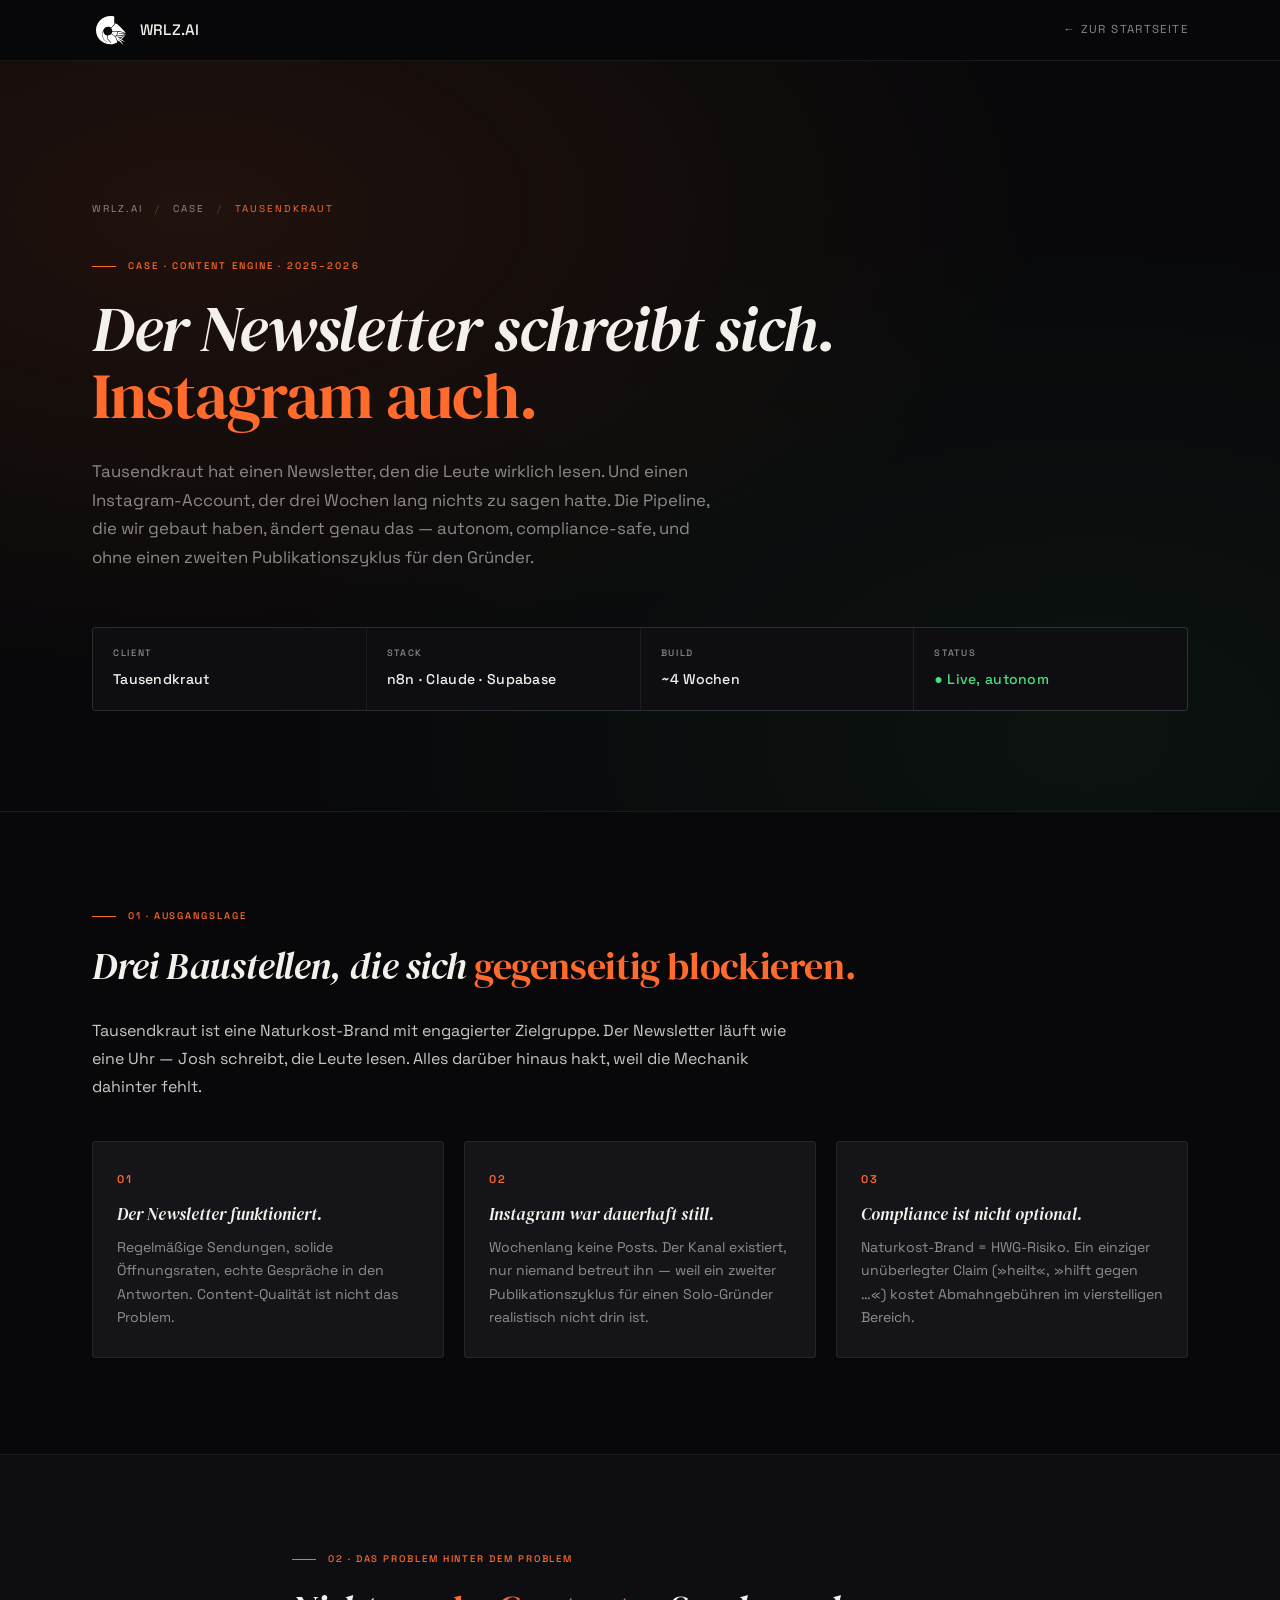
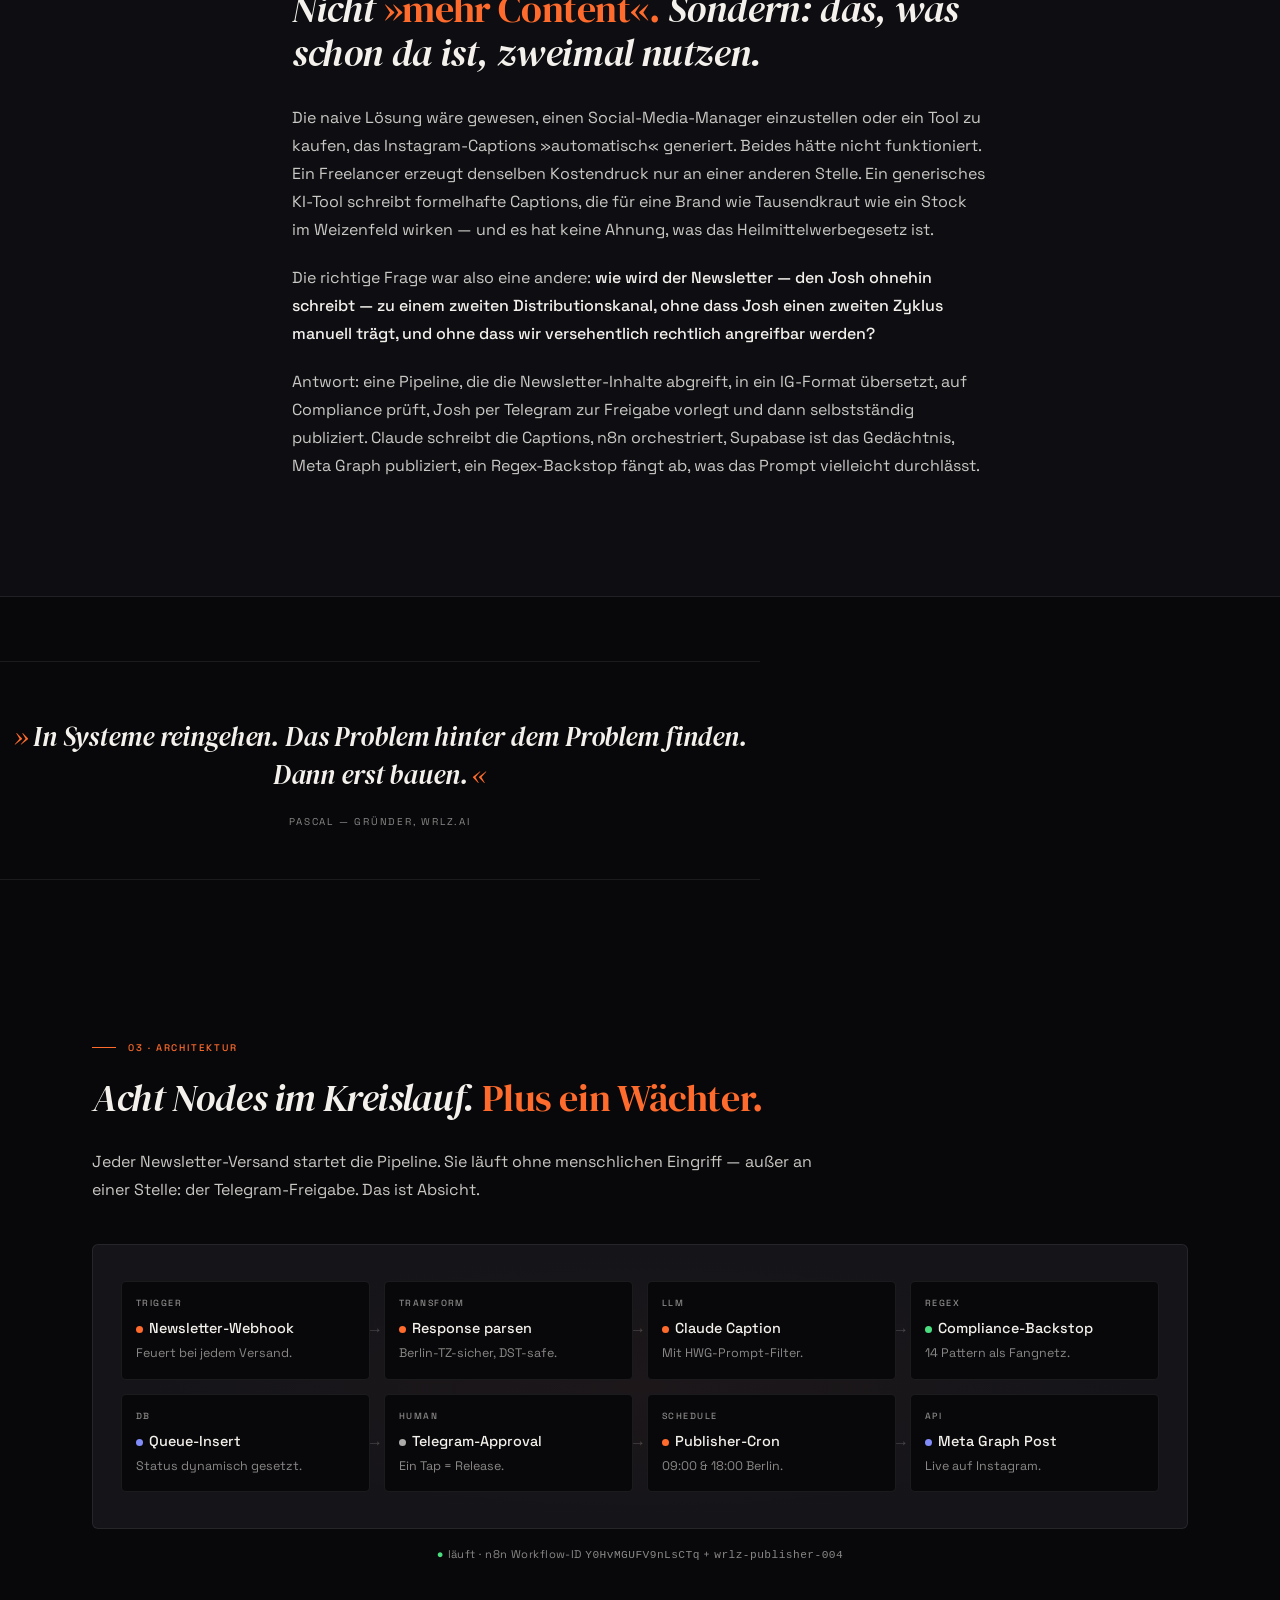
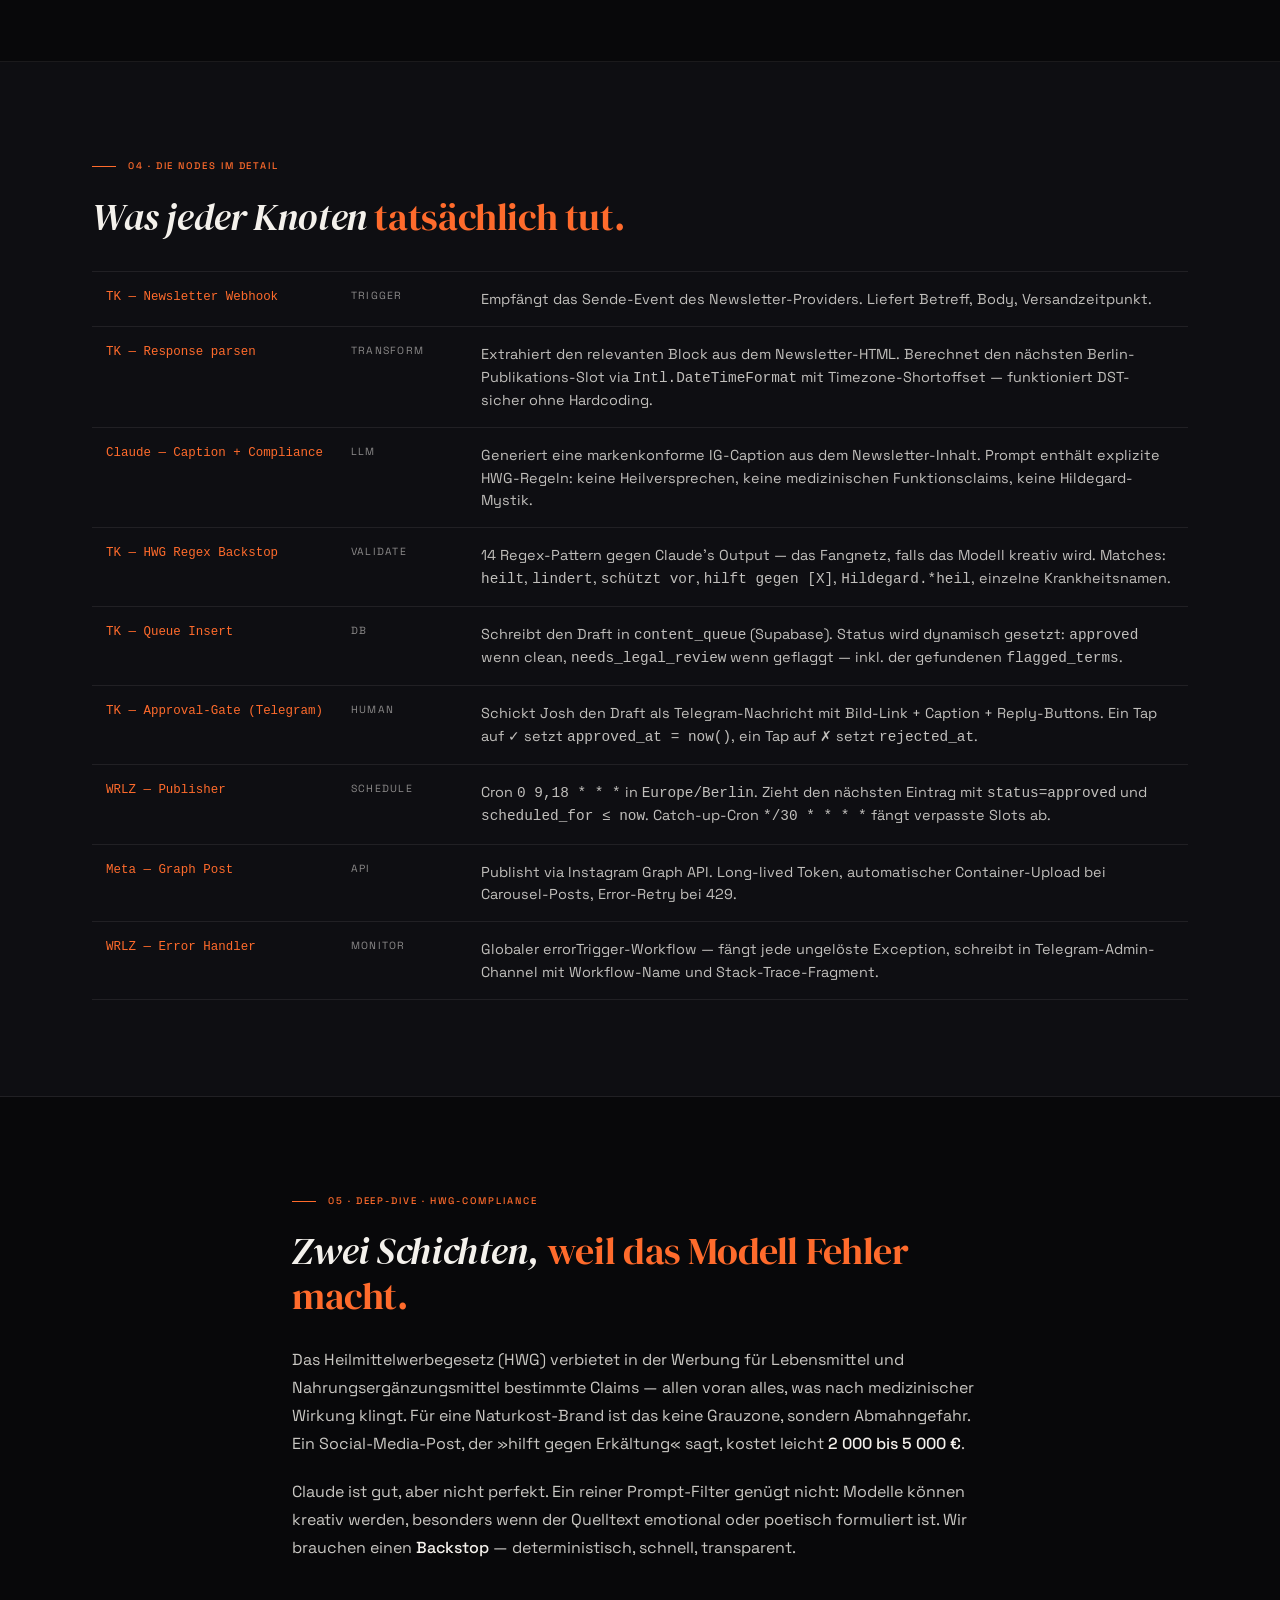
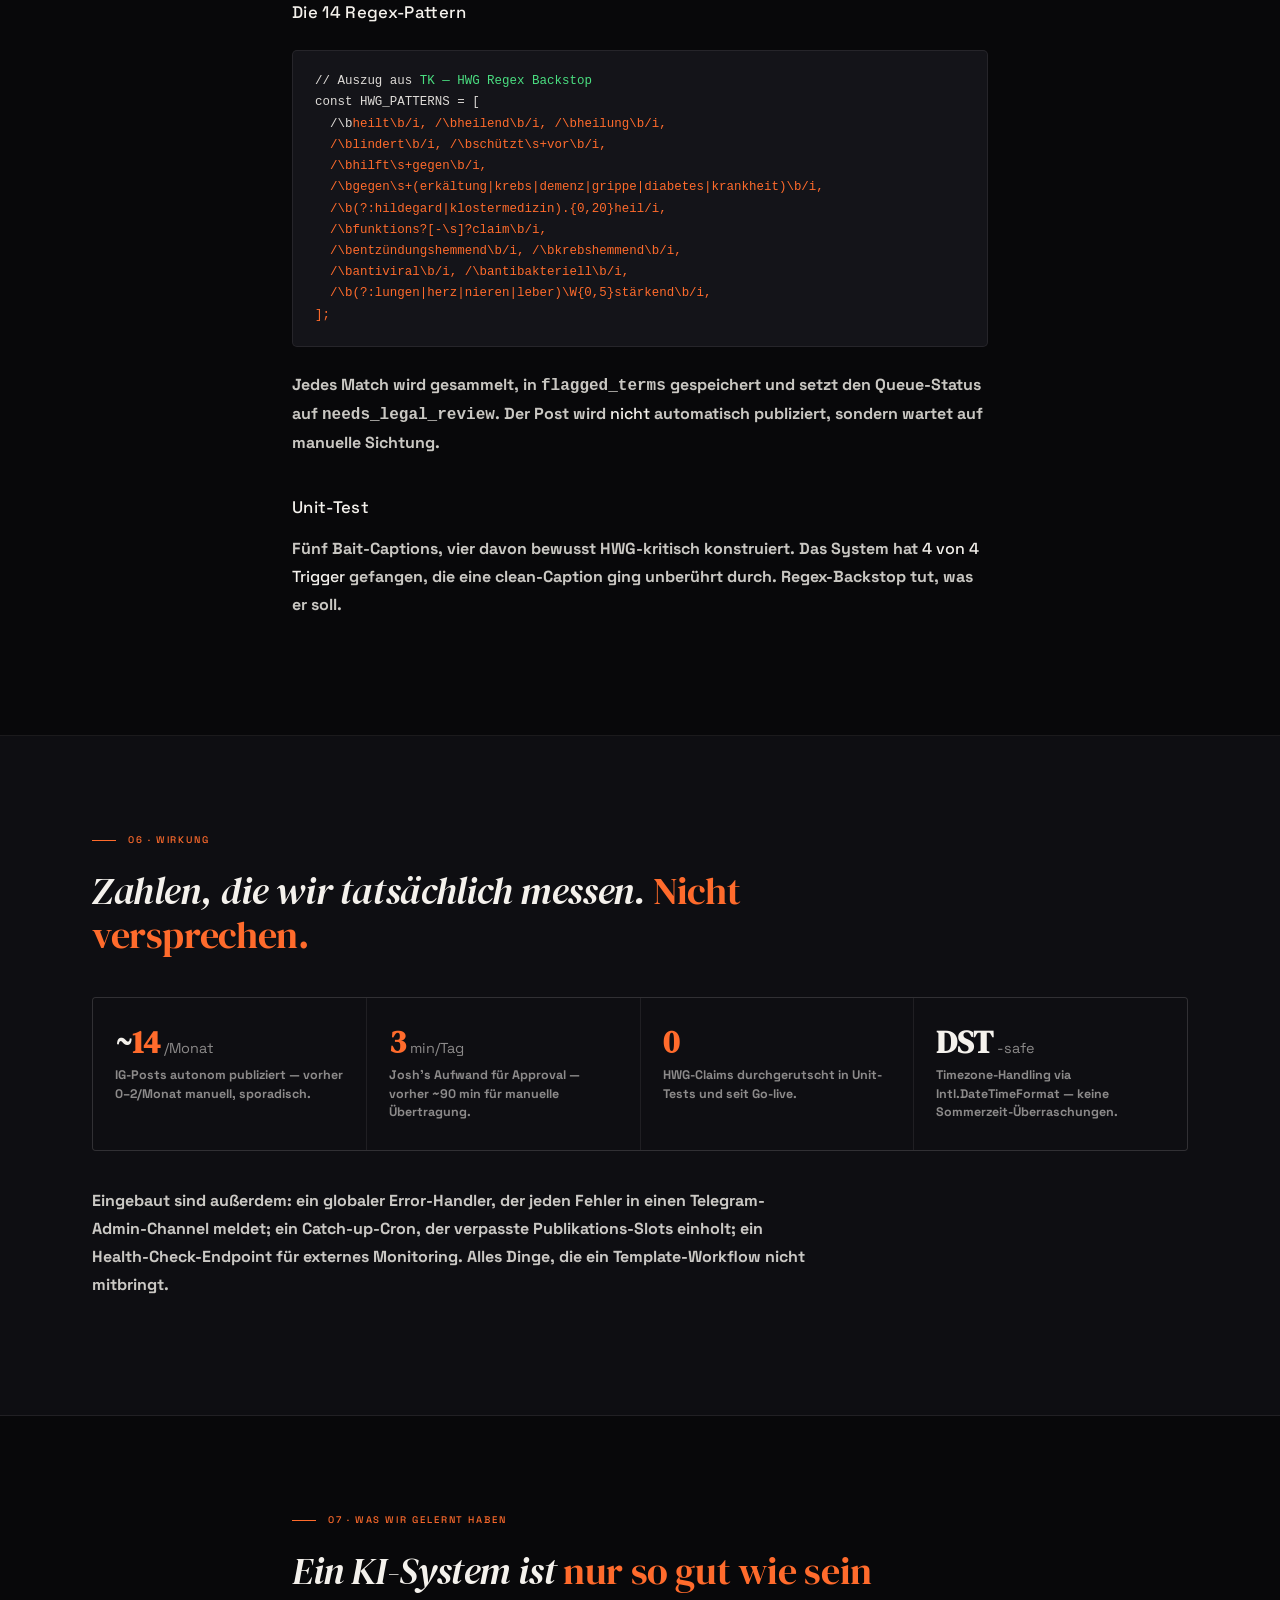
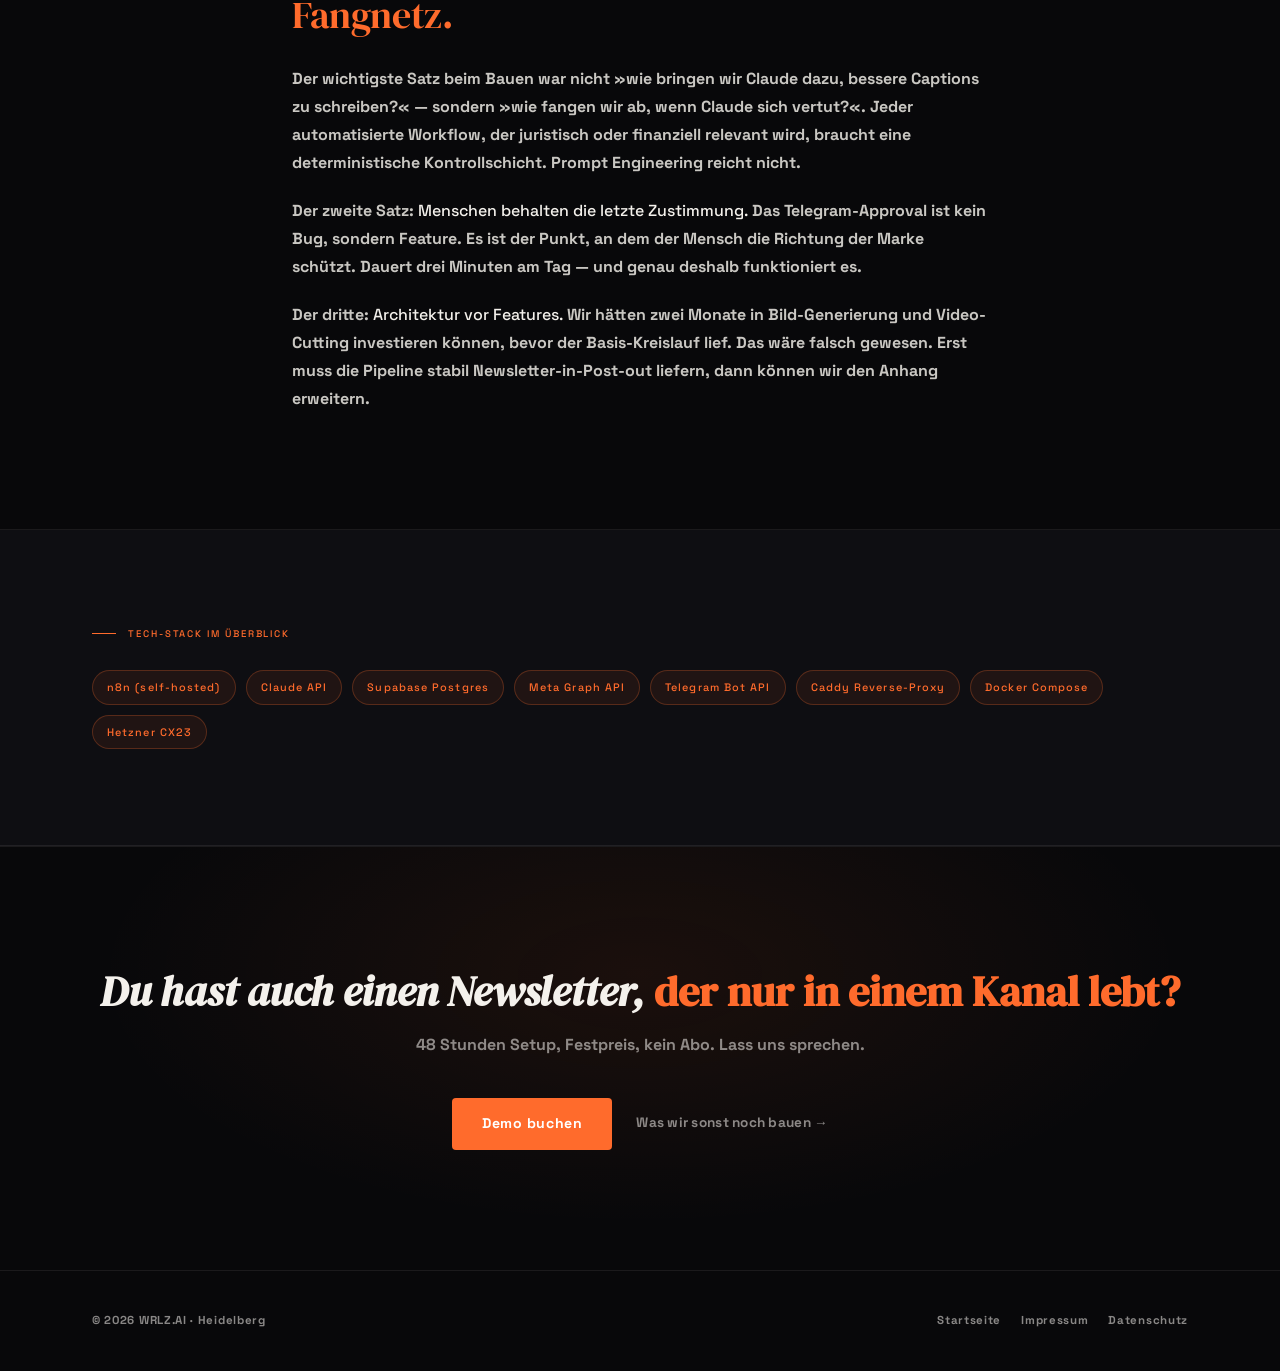
==== case/tausendkraut/index.html @ d5158624 "feat: Live-Graph relocation, /case/tausendkraut/, self-hosted fonts, SEO upgrades - Hero: Nautiloid " ====
<!doctype html>
<html lang="de">
<head>
<meta charset="utf-8">
<meta name="viewport" content="width=device-width,initial-scale=1">
<title>Tausendkraut — Content Engine · WRLZ.AI</title>
<meta name="description" content="Wie wir den Newsletter von Tausendkraut in eine autonome Instagram-Pipeline verwandelt haben. Mit Claude, n8n, Supabase und einer HWG-Compliance-Engine, die keine Heilversprechen durchrutschen lässt.">
<meta name="robots" content="index,follow">
<link rel="canonical" href="https://wrlz.ai/case/tausendkraut/">
<link rel="icon" href="../../favicon.png">

<!-- Open Graph -->
<meta property="og:title" content="Tausendkraut — Content Engine · WRLZ.AI">
<meta property="og:description" content="Newsletter → Instagram, autonom. Mit Claude + HWG-Backstop. Case-Study.">
<meta property="og:image" content="https://wrlz.ai/og.png">
<meta property="og:url" content="https://wrlz.ai/case/tausendkraut/">
<meta property="og:type" content="article">
<meta name="twitter:card" content="summary_large_image">

<!-- Structured Data -->
<script type="application/ld+json">
{
  "@context": "https://schema.org",
  "@graph": [
    {
      "@type": "BreadcrumbList",
      "itemListElement": [
        { "@type": "ListItem", "position": 1, "name": "Home", "item": "https://wrlz.ai/" },
        { "@type": "ListItem", "position": 2, "name": "Cases", "item": "https://wrlz.ai/#cases" },
        { "@type": "ListItem", "position": 3, "name": "Tausendkraut" }
      ]
    },
    {
      "@type": "Article",
      "headline": "Tausendkraut — Content Engine",
      "description": "Newsletter-to-Instagram Pipeline mit Claude, n8n und HWG-Compliance-Guard. Acht Nodes, ein Wächter, 0 manueller Aufwand.",
      "inLanguage": "de-DE",
      "datePublished": "2026-04-17",
      "dateModified": "2026-04-17",
      "image": "https://wrlz.ai/og.png",
      "author": { "@type": "Person", "name": "Pascal Jäger", "url": "https://wrlz.ai/" },
      "publisher": {
        "@type": "Organization",
        "name": "WRLZ.AI",
        "logo": { "@type": "ImageObject", "url": "https://wrlz.ai/wrlz_logo.svg" }
      },
      "mainEntityOfPage": "https://wrlz.ai/case/tausendkraut/",
      "about": {
        "@type": "Service",
        "name": "Content-Automation Pipeline",
        "provider": { "@type": "Organization", "name": "WRLZ.AI", "url": "https://wrlz.ai" },
        "areaServed": "DACH"
      }
    }
  ]
}
</script>

<!-- Self-hosted fonts (paths relative to /case/tausendkraut/) -->
<link rel="preload" href="../../fonts/dm-serif-regular-latin.woff2" as="font" type="font/woff2" crossorigin>
<link rel="preload" href="../../fonts/dm-serif-italic-latin.woff2"  as="font" type="font/woff2" crossorigin>
<link rel="preload" href="../../fonts/space-grotesk-latin.woff2"    as="font" type="font/woff2" crossorigin>

<style>
  @font-face {
    font-family: 'DM Serif Display'; font-style: normal; font-weight: 400; font-display: swap;
    src: url('../../fonts/dm-serif-regular-latin.woff2') format('woff2');
    unicode-range: U+0000-00FF, U+0131, U+0152-0153, U+02BB-02BC, U+02C6, U+02DA, U+02DC, U+0304, U+0308, U+0329, U+2000-206F, U+20AC, U+2122, U+2191, U+2193, U+2212, U+2215, U+FEFF, U+FFFD;
  }
  @font-face {
    font-family: 'DM Serif Display'; font-style: italic; font-weight: 400; font-display: swap;
    src: url('../../fonts/dm-serif-italic-latin.woff2') format('woff2');
    unicode-range: U+0000-00FF, U+0131, U+0152-0153, U+02BB-02BC, U+02C6, U+02DA, U+02DC, U+0304, U+0308, U+0329, U+2000-206F, U+20AC, U+2122, U+2191, U+2193, U+2212, U+2215, U+FEFF, U+FFFD;
  }
  @font-face {
    font-family: 'Space Grotesk'; font-style: normal; font-weight: 300 700; font-display: swap;
    src: url('../../fonts/space-grotesk-latin.woff2') format('woff2');
    unicode-range: U+0000-00FF, U+0131, U+0152-0153, U+02BB-02BC, U+02C6, U+02DA, U+02DC, U+0304, U+0308, U+0329, U+2000-206F, U+20AC, U+2122, U+2191, U+2193, U+2212, U+2215, U+FEFF, U+FFFD;
  }

  :root {
    --bg:      #08080A;
    --bg2:     #0E0E12;
    --bg3:     #141419;
    --text:    #F4F1EC;
    --muted:   rgba(244,241,236,0.55);
    --faint:   rgba(244,241,236,0.22);
    --border:  rgba(244,241,236,0.08);
    --accent:  #FF6B2C;
    --accent-d:#E85A1C;
    --green:   #4ADE80;
    --violet:  #818cf8;
    --fs:      'DM Serif Display', serif;
    --fh:      'Space Grotesk', sans-serif;
    --fb:      'Space Grotesk', sans-serif;
    --code:    ui-monospace, SFMono-Regular, Menlo, Consolas, monospace;
  }

  *, *::before, *::after { box-sizing: border-box; }
  html { scroll-behavior: smooth; }
  body {
    margin: 0; padding: 0;
    background: var(--bg); color: var(--text);
    font-family: var(--fb);
    font-size: 16px; line-height: 1.7;
    -webkit-font-smoothing: antialiased;
    text-rendering: optimizeLegibility;
  }
  img { max-width: 100%; display: block; }
  a { color: inherit; }
  a:hover { color: var(--accent); }

  .container { max-width: 1160px; margin: 0 auto; padding: 0 32px; }
  .narrow    { max-width: 760px; margin: 0 auto; padding: 0 32px; }

  @media (max-width: 640px) {
    .container, .narrow { padding: 0 20px; }
  }

  /* ── NAV ── */
  nav.top {
    position: sticky; top: 0; z-index: 50;
    background: rgba(8,8,10,0.82);
    backdrop-filter: blur(10px);
    -webkit-backdrop-filter: blur(10px);
    border-bottom: 1px solid var(--border);
  }
  nav.top .row {
    display: flex; justify-content: space-between; align-items: center;
    height: 60px;
  }
  nav.top a.brand {
    display: inline-flex; align-items: center; gap: 10px;
    text-decoration: none;
    font-family: var(--fh); font-weight: 500;
    font-size: 0.95rem; letter-spacing: 0.02em;
  }
  nav.top a.brand img { height: 30px; display: block; }
  nav.top .back {
    font-family: var(--fh);
    font-size: 0.72rem; letter-spacing: 0.12em; text-transform: uppercase;
    color: var(--muted); text-decoration: none;
    display: inline-flex; align-items: center; gap: 8px;
  }
  nav.top .back:hover { color: var(--accent); }

  /* ── HERO ── */
  .hero-case {
    padding: 140px 0 100px;
    border-bottom: 1px solid var(--border);
    position: relative;
    overflow: hidden;
  }
  .hero-case::before {
    content: '';
    position: absolute;
    inset: 0;
    pointer-events: none;
    background:
      radial-gradient(ellipse at 15% 20%, rgba(255,107,44,0.10), transparent 55%),
      radial-gradient(ellipse at 85% 90%, rgba(74,222,128,0.05), transparent 55%);
    z-index: 0;
  }
  .hero-case .container { position: relative; z-index: 1; }

  .crumb {
    font-family: var(--fh);
    font-size: 0.62rem;
    letter-spacing: 0.2em;
    text-transform: uppercase;
    color: var(--muted);
    margin-bottom: 40px;
    display: flex; align-items: center; gap: 12px;
    flex-wrap: wrap;
  }
  .crumb a { text-decoration: none; }
  .crumb .sep { color: var(--faint); }
  .crumb .cur { color: var(--accent); }

  .eyebrow {
    font-family: var(--fh);
    font-size: 0.6rem;
    font-weight: 500;
    letter-spacing: 0.22em;
    text-transform: uppercase;
    color: var(--accent);
    margin-bottom: 22px;
    display: flex; align-items: center; gap: 12px;
  }
  .eyebrow::before {
    content: ''; display: block;
    width: 24px; height: 1px; background: var(--accent);
  }

  .h1 {
    font-family: var(--fs);
    font-style: italic;
    font-weight: 400;
    font-size: clamp(2.1rem, 5vw, 4rem);
    line-height: 1.04;
    letter-spacing: -0.015em;
    margin: 0 0 28px;
    max-width: 880px;
  }
  .h1 em {
    font-style: normal;
    color: var(--accent);
  }

  .lead {
    font-size: 1.05rem;
    color: var(--muted);
    max-width: 620px;
    line-height: 1.7;
    margin-bottom: 56px;
  }

  .meta-grid {
    display: grid;
    grid-template-columns: repeat(4, 1fr);
    gap: 1px;
    background: var(--border);
    border: 1px solid var(--border);
    border-radius: 4px;
    overflow: hidden;
  }
  .meta-cell {
    background: var(--bg2);
    padding: 18px 20px;
  }
  .meta-k {
    font-family: var(--fh);
    font-size: 0.58rem;
    font-weight: 500;
    letter-spacing: 0.18em;
    text-transform: uppercase;
    color: var(--muted);
    margin-bottom: 6px;
  }
  .meta-v {
    font-family: var(--fh);
    font-size: 0.88rem;
    font-weight: 500;
    color: var(--text);
    letter-spacing: 0.02em;
  }
  .meta-v.go { color: var(--green); }
  @media (max-width: 820px) {
    .meta-grid { grid-template-columns: repeat(2, 1fr); }
  }

  /* ── TYPE ── */
  h2.h2 {
    font-family: var(--fs);
    font-style: italic;
    font-weight: 400;
    font-size: clamp(1.6rem, 3.2vw, 2.4rem);
    line-height: 1.15;
    letter-spacing: -0.01em;
    margin: 0 0 28px;
    max-width: 780px;
  }
  h2.h2 em { font-style: normal; color: var(--accent); }
  h3.h3 {
    font-family: var(--fh);
    font-size: 1.05rem;
    font-weight: 500;
    letter-spacing: 0.02em;
    margin: 0 0 14px;
  }
  p.body {
    font-size: 1rem;
    line-height: 1.75;
    color: rgba(244,241,236,0.82);
    margin: 0 0 20px;
  }
  p.body strong { color: var(--text); font-weight: 500; }

  .label {
    font-family: var(--fh);
    font-size: 0.6rem;
    font-weight: 500;
    letter-spacing: 0.2em;
    text-transform: uppercase;
    color: var(--accent);
    margin-bottom: 20px;
    display: flex; align-items: center; gap: 12px;
  }
  .label::before {
    content: ''; display: block;
    width: 24px; height: 1px; background: var(--accent);
  }

  section.block {
    padding: 96px 0;
    border-bottom: 1px solid var(--border);
  }
  section.block.bg2 { background: var(--bg2); }

  /* ── SITUATION CARDS ── */
  .situ {
    display: grid;
    grid-template-columns: repeat(3, 1fr);
    gap: 20px;
    margin-top: 40px;
  }
  .situ-card {
    background: var(--bg3);
    border: 1px solid var(--border);
    padding: 28px 24px;
    border-radius: 4px;
  }
  .situ-n {
    font-family: var(--fh);
    font-size: 0.7rem;
    font-weight: 600;
    letter-spacing: 0.14em;
    color: var(--accent);
    margin-bottom: 14px;
  }
  .situ-t {
    font-family: var(--fs);
    font-style: italic;
    font-size: 1.05rem;
    line-height: 1.4;
    margin-bottom: 10px;
  }
  .situ-d {
    font-size: 0.88rem;
    color: var(--muted);
    line-height: 1.65;
  }
  @media (max-width: 820px) {
    .situ { grid-template-columns: 1fr; }
  }

  /* ── PULL-QUOTE ── */
  .pull {
    margin: 64px 0;
    padding: 56px 0 48px;
    border-top: 1px solid var(--border);
    border-bottom: 1px solid var(--border);
    text-align: center;
  }
  .pull q {
    font-family: var(--fs);
    font-style: italic;
    font-size: clamp(1.25rem, 2.4vw, 1.7rem);
    line-height: 1.4;
    letter-spacing: -0.005em;
    color: var(--text);
    quotes: "»" "«";
    display: block;
    max-width: 780px;
    margin: 0 auto 20px;
  }
  .pull q::before { content: open-quote; color: var(--accent); margin-right: 4px; }
  .pull q::after  { content: close-quote; color: var(--accent); margin-left: 4px; }
  .pull .attrib {
    font-family: var(--fh);
    font-size: 0.62rem;
    letter-spacing: 0.18em;
    text-transform: uppercase;
    color: var(--muted);
  }

  /* ── FLOW DIAGRAM ── */
  .flow {
    margin-top: 40px;
    border: 1px solid var(--border);
    border-radius: 6px;
    background:
      radial-gradient(ellipse at 50% 50%, rgba(255,107,44,0.04), transparent 70%),
      var(--bg3);
    padding: 36px 28px;
  }
  .flow-row {
    display: grid;
    grid-template-columns: repeat(4, 1fr);
    gap: 14px;
    align-items: stretch;
  }
  .flow-node {
    background: var(--bg);
    border: 1px solid var(--border);
    border-radius: 5px;
    padding: 14px 14px 16px;
    position: relative;
  }
  .flow-node::after {
    content: '→';
    position: absolute;
    top: 50%; right: -14px;
    transform: translateY(-50%);
    font-family: var(--fh);
    font-weight: 500;
    color: var(--faint);
    font-size: 1rem;
    z-index: 2;
  }
  .flow-node:last-child::after { display: none; }
  .flow-n-t {
    font-family: var(--fh);
    font-size: 0.56rem;
    font-weight: 500;
    letter-spacing: 0.16em;
    text-transform: uppercase;
    color: var(--muted);
    margin-bottom: 8px;
  }
  .flow-n-l {
    font-family: var(--fh);
    font-size: 0.9rem;
    font-weight: 500;
    color: var(--text);
    line-height: 1.3;
    margin-bottom: 6px;
  }
  .flow-n-d {
    font-size: 0.78rem;
    color: var(--muted);
    line-height: 1.5;
  }
  .flow-n-dot {
    width: 7px; height: 7px;
    border-radius: 50%;
    background: var(--accent);
    display: inline-block;
    margin-right: 6px;
    vertical-align: middle;
  }
  .flow-n-dot.g { background: var(--green); }
  .flow-n-dot.v { background: var(--violet); }
  .flow-n-dot.w { background: rgba(244,241,236,0.7); }
  .flow + .flow-cap {
    font-family: var(--fh);
    font-size: 0.7rem;
    color: var(--muted);
    margin-top: 16px;
    letter-spacing: 0.04em;
    text-align: center;
  }
  .flow + .flow-cap b { color: var(--green); font-weight: 500; }
  @media (max-width: 1024px) {
    .flow-row { grid-template-columns: repeat(2, 1fr); }
    .flow-node::after { display: none; }
  }
  @media (max-width: 540px) {
    .flow-row { grid-template-columns: 1fr; }
  }

  /* ── NODES TABLE ── */
  .nodes {
    width: 100%;
    border-collapse: collapse;
    margin-top: 32px;
  }
  .nodes tr { border-bottom: 1px solid var(--border); }
  .nodes tr:first-child { border-top: 1px solid var(--border); }
  .nodes td {
    padding: 16px 14px;
    vertical-align: top;
    font-size: 0.9rem;
    line-height: 1.55;
  }
  .nodes td:first-child {
    width: 240px;
    font-family: var(--code);
    font-size: 0.78rem;
    color: var(--accent);
    white-space: nowrap;
  }
  .nodes td:nth-child(2) {
    width: 130px;
    font-family: var(--fh);
    font-size: 0.65rem;
    letter-spacing: 0.12em;
    text-transform: uppercase;
    color: var(--muted);
  }
  .nodes td:last-child { color: rgba(244,241,236,0.78); }
  @media (max-width: 760px) {
    .nodes td { display: block; padding: 8px 0; }
    .nodes td:first-child, .nodes td:nth-child(2) { width: auto; }
    .nodes tr { padding: 14px 0; display: block; }
  }

  /* ── CODE-BLOCK ── */
  pre.code {
    background: var(--bg3);
    border: 1px solid var(--border);
    border-radius: 5px;
    padding: 20px 22px;
    font-family: var(--code);
    font-size: 0.78rem;
    line-height: 1.7;
    color: rgba(244,241,236,0.9);
    overflow-x: auto;
    margin: 24px 0;
  }
  pre.code b { color: var(--accent); font-weight: 500; }
  pre.code em { color: var(--green); font-style: normal; }

  /* ── METRICS ── */
  .metrics {
    display: grid;
    grid-template-columns: repeat(4, 1fr);
    gap: 1px;
    background: var(--border);
    border: 1px solid var(--border);
    margin-top: 40px;
    border-radius: 4px;
    overflow: hidden;
  }
  .m-cell {
    background: var(--bg2);
    padding: 28px 22px;
  }
  .m-v {
    font-family: var(--fs);
    font-size: 2rem;
    line-height: 1;
    margin-bottom: 8px;
  }
  .m-v b { color: var(--accent); }
  .m-v small { font-size: 0.9rem; color: var(--muted); margin-left: 4px; font-family: var(--fh); font-weight: 400; }
  .m-k {
    font-size: 0.78rem;
    color: var(--muted);
    line-height: 1.5;
  }
  @media (max-width: 820px) {
    .metrics { grid-template-columns: repeat(2, 1fr); }
  }

  /* ── STACK ── */
  .stack {
    display: flex;
    flex-wrap: wrap;
    gap: 10px;
    margin-top: 28px;
  }
  .stack span {
    font-family: var(--fh);
    font-size: 0.68rem;
    font-weight: 500;
    letter-spacing: 0.1em;
    padding: 7px 14px;
    background: rgba(255,107,44,0.08);
    border: 1px solid rgba(255,107,44,0.25);
    color: var(--accent);
    border-radius: 999px;
  }

  /* ── CTA ── */
  .cta-case {
    padding: 120px 0;
    border-top: 1px solid var(--border);
    text-align: center;
    background:
      radial-gradient(ellipse at 50% 30%, rgba(255,107,44,0.08), transparent 60%),
      var(--bg);
  }
  .cta-case h2 {
    font-family: var(--fs);
    font-style: italic;
    font-size: clamp(1.7rem, 3.5vw, 2.6rem);
    line-height: 1.2;
    margin: 0 0 14px;
  }
  .cta-case h2 em { font-style: normal; color: var(--accent); }
  .cta-case p {
    color: var(--muted);
    max-width: 520px;
    margin: 0 auto 40px;
  }
  .btns { display: inline-flex; gap: 24px; flex-wrap: wrap; justify-content: center; align-items: center; }
  .btn-primary {
    display: inline-flex; align-items: center; gap: 10px;
    padding: 14px 30px;
    background: var(--accent);
    color: #fff;
    text-decoration: none;
    font-family: var(--fh);
    font-size: 0.88rem;
    letter-spacing: 0.04em;
    border-radius: 4px;
    transition: all 0.2s;
  }
  .btn-primary:hover { background: var(--accent-d); transform: translateY(-1px); color: #fff; }
  .btn-ghost {
    font-family: var(--fh);
    font-size: 0.85rem;
    color: var(--muted);
    text-decoration: none;
    letter-spacing: 0.02em;
    border-bottom: 1px solid transparent;
    padding-bottom: 2px;
    transition: all 0.2s;
  }
  .btn-ghost:hover { color: var(--text); border-color: var(--faint); }

  /* ── FOOTER ── */
  footer {
    padding: 40px 0 50px;
    border-top: 1px solid var(--border);
    background: var(--bg);
  }
  footer .row {
    display: flex;
    justify-content: space-between;
    align-items: center;
    flex-wrap: wrap;
    gap: 16px;
    font-family: var(--fh);
    font-size: 0.72rem;
    letter-spacing: 0.06em;
    color: var(--muted);
  }
  footer a { text-decoration: none; color: var(--muted); }
  footer a:hover { color: var(--text); }
</style>

</head>
<body>

<!-- ═══ NAV ═══ -->
<nav class="top">
  <div class="container">
    <div class="row">
      <a href="../../" class="brand">
        <img src="../../wrlz_logo.svg" alt="">
        <span>WRLZ.AI</span>
      </a>
      <a href="../../" class="back">← Zur Startseite</a>
    </div>
  </div>
</nav>

<!-- ═══ HERO ═══ -->
<section class="hero-case">
  <div class="container">
    <div class="crumb">
      <a href="../../">WRLZ.AI</a>
      <span class="sep">/</span>
      <span>Case</span>
      <span class="sep">/</span>
      <span class="cur">Tausendkraut</span>
    </div>

    <div class="eyebrow">Case · Content Engine · 2025–2026</div>

    <h1 class="h1">Der Newsletter schreibt sich. <em>Instagram auch.</em></h1>

    <p class="lead">
      Tausendkraut hat einen Newsletter, den die Leute wirklich lesen. Und einen Instagram-Account, der drei Wochen lang nichts zu sagen hatte. Die Pipeline, die wir gebaut haben, ändert genau das — autonom, compliance-safe, und ohne einen zweiten Publikationszyklus für den Gründer.
    </p>

    <div class="meta-grid">
      <div class="meta-cell">
        <div class="meta-k">Client</div>
        <div class="meta-v">Tausendkraut</div>
      </div>
      <div class="meta-cell">
        <div class="meta-k">Stack</div>
        <div class="meta-v">n8n · Claude · Supabase</div>
      </div>
      <div class="meta-cell">
        <div class="meta-k">Build</div>
        <div class="meta-v">~4 Wochen</div>
      </div>
      <div class="meta-cell">
        <div class="meta-k">Status</div>
        <div class="meta-v go">● Live, autonom</div>
      </div>
    </div>
  </div>
</section>

<!-- ═══ AUSGANGSLAGE ═══ -->
<section class="block">
  <div class="container">
    <div class="label">01 · Ausgangslage</div>
    <h2 class="h2">Drei Baustellen, die sich <em>gegenseitig blockieren.</em></h2>
    <p class="body" style="max-width:720px;">
      Tausendkraut ist eine Naturkost-Brand mit engagierter Zielgruppe. Der Newsletter läuft wie eine Uhr — Josh schreibt, die Leute lesen. Alles darüber hinaus hakt, weil die Mechanik dahinter fehlt.
    </p>

    <div class="situ">
      <div class="situ-card">
        <div class="situ-n">01</div>
        <div class="situ-t">Der Newsletter funktioniert.</div>
        <div class="situ-d">Regelmäßige Sendungen, solide Öffnungsraten, echte Gespräche in den Antworten. Content-Qualität ist nicht das Problem.</div>
      </div>
      <div class="situ-card">
        <div class="situ-n">02</div>
        <div class="situ-t">Instagram war dauerhaft still.</div>
        <div class="situ-d">Wochenlang keine Posts. Der Kanal existiert, nur niemand betreut ihn — weil ein zweiter Publikationszyklus für einen Solo-Gründer realistisch nicht drin ist.</div>
      </div>
      <div class="situ-card">
        <div class="situ-n">03</div>
        <div class="situ-t">Compliance ist nicht optional.</div>
        <div class="situ-d">Naturkost-Brand = HWG-Risiko. Ein einziger unüberlegter Claim (»heilt«, »hilft gegen …«) kostet Abmahngebühren im vierstelligen Bereich.</div>
      </div>
    </div>
  </div>
</section>

<!-- ═══ PROBLEM HINTER DEM PROBLEM ═══ -->
<section class="block bg2">
  <div class="narrow">
    <div class="label">02 · Das Problem hinter dem Problem</div>
    <h2 class="h2">Nicht <em>»mehr Content«.</em> Sondern: das, was schon da ist, zweimal nutzen.</h2>
    <p class="body">
      Die naive Lösung wäre gewesen, einen Social-Media-Manager einzustellen oder ein Tool zu kaufen, das Instagram-Captions »automatisch« generiert. Beides hätte nicht funktioniert. Ein Freelancer erzeugt denselben Kostendruck nur an einer anderen Stelle. Ein generisches KI-Tool schreibt formelhafte Captions, die für eine Brand wie Tausendkraut wie ein Stock im Weizenfeld wirken — und es hat keine Ahnung, was das Heilmittelwerbegesetz ist.
    </p>
    <p class="body">
      Die richtige Frage war also eine andere: <strong>wie wird der Newsletter — den Josh ohnehin schreibt — zu einem zweiten Distributionskanal, ohne dass Josh einen zweiten Zyklus manuell trägt, und ohne dass wir versehentlich rechtlich angreifbar werden?</strong>
    </p>
    <p class="body">
      Antwort: eine Pipeline, die die Newsletter-Inhalte abgreift, in ein IG-Format übersetzt, auf Compliance prüft, Josh per Telegram zur Freigabe vorlegt und dann selbstständig publiziert. Claude schreibt die Captions, n8n orchestriert, Supabase ist das Gedächtnis, Meta Graph publiziert, ein Regex-Backstop fängt ab, was das Prompt vielleicht durchlässt.
    </p>
  </div>
</section>

<!-- ═══ PULL QUOTE ═══ -->
<section>
  <div class="narrow pull">
    <q>In Systeme reingehen. Das Problem hinter dem Problem finden. Dann erst bauen.</q>
    <div class="attrib">Pascal — Gründer, WRLZ.AI</div>
  </div>
</section>

<!-- ═══ ARCHITEKTUR ═══ -->
<section class="block">
  <div class="container">
    <div class="label">03 · Architektur</div>
    <h2 class="h2">Acht Nodes im Kreislauf. <em>Plus ein Wächter.</em></h2>
    <p class="body" style="max-width:720px;">
      Jeder Newsletter-Versand startet die Pipeline. Sie läuft ohne menschlichen Eingriff — außer an einer Stelle: der Telegram-Freigabe. Das ist Absicht.
    </p>

    <div class="flow">
      <div class="flow-row">
        <div class="flow-node">
          <div class="flow-n-t">Trigger</div>
          <div class="flow-n-l"><span class="flow-n-dot"></span>Newsletter-Webhook</div>
          <div class="flow-n-d">Feuert bei jedem Versand.</div>
        </div>
        <div class="flow-node">
          <div class="flow-n-t">Transform</div>
          <div class="flow-n-l"><span class="flow-n-dot"></span>Response parsen</div>
          <div class="flow-n-d">Berlin-TZ-sicher, DST-safe.</div>
        </div>
        <div class="flow-node">
          <div class="flow-n-t">LLM</div>
          <div class="flow-n-l"><span class="flow-n-dot"></span>Claude Caption</div>
          <div class="flow-n-d">Mit HWG-Prompt-Filter.</div>
        </div>
        <div class="flow-node">
          <div class="flow-n-t">Regex</div>
          <div class="flow-n-l"><span class="flow-n-dot g"></span>Compliance-Backstop</div>
          <div class="flow-n-d">14 Pattern als Fangnetz.</div>
        </div>
      </div>
      <div class="flow-row" style="margin-top:14px;">
        <div class="flow-node">
          <div class="flow-n-t">DB</div>
          <div class="flow-n-l"><span class="flow-n-dot v"></span>Queue-Insert</div>
          <div class="flow-n-d">Status dynamisch gesetzt.</div>
        </div>
        <div class="flow-node">
          <div class="flow-n-t">Human</div>
          <div class="flow-n-l"><span class="flow-n-dot w"></span>Telegram-Approval</div>
          <div class="flow-n-d">Ein Tap = Release.</div>
        </div>
        <div class="flow-node">
          <div class="flow-n-t">Schedule</div>
          <div class="flow-n-l"><span class="flow-n-dot"></span>Publisher-Cron</div>
          <div class="flow-n-d">09:00 &amp; 18:00 Berlin.</div>
        </div>
        <div class="flow-node">
          <div class="flow-n-t">API</div>
          <div class="flow-n-l"><span class="flow-n-dot v"></span>Meta Graph Post</div>
          <div class="flow-n-d">Live auf Instagram.</div>
        </div>
      </div>
    </div>
    <div class="flow-cap"><b>●</b> läuft · n8n Workflow-ID <code>Y0HvMGUFV9nLsCTq</code> + <code>wrlz-publisher-004</code></div>
  </div>
</section>

<!-- ═══ NODES TABLE ═══ -->
<section class="block bg2">
  <div class="container">
    <div class="label">04 · Die Nodes im Detail</div>
    <h2 class="h2">Was jeder Knoten <em>tatsächlich tut.</em></h2>

    <table class="nodes">
      <tr>
        <td>TK — Newsletter Webhook</td>
        <td>Trigger</td>
        <td>Empfängt das Sende-Event des Newsletter-Providers. Liefert Betreff, Body, Versandzeitpunkt.</td>
      </tr>
      <tr>
        <td>TK — Response parsen</td>
        <td>Transform</td>
        <td>Extrahiert den relevanten Block aus dem Newsletter-HTML. Berechnet den nächsten Berlin-Publikations-Slot via <code>Intl.DateTimeFormat</code> mit Timezone-Shortoffset — funktioniert DST-sicher ohne Hardcoding.</td>
      </tr>
      <tr>
        <td>Claude — Caption + Compliance</td>
        <td>LLM</td>
        <td>Generiert eine markenkonforme IG-Caption aus dem Newsletter-Inhalt. Prompt enthält explizite HWG-Regeln: keine Heilversprechen, keine medizinischen Funktionsclaims, keine Hildegard-Mystik.</td>
      </tr>
      <tr>
        <td>TK — HWG Regex Backstop</td>
        <td>Validate</td>
        <td>14 Regex-Pattern gegen Claude&#39;s Output — das Fangnetz, falls das Modell kreativ wird. Matches: <code>heilt</code>, <code>lindert</code>, <code>schützt vor</code>, <code>hilft gegen [X]</code>, <code>Hildegard.*heil</code>, einzelne Krankheitsnamen.</td>
      </tr>
      <tr>
        <td>TK — Queue Insert</td>
        <td>DB</td>
        <td>Schreibt den Draft in <code>content_queue</code> (Supabase). Status wird dynamisch gesetzt: <code>approved</code> wenn clean, <code>needs_legal_review</code> wenn geflaggt — inkl. der gefundenen <code>flagged_terms</code>.</td>
      </tr>
      <tr>
        <td>TK — Approval-Gate (Telegram)</td>
        <td>Human</td>
        <td>Schickt Josh den Draft als Telegram-Nachricht mit Bild-Link + Caption + Reply-Buttons. Ein Tap auf ✓ setzt <code>approved_at = now()</code>, ein Tap auf ✗ setzt <code>rejected_at</code>.</td>
      </tr>
      <tr>
        <td>WRLZ — Publisher</td>
        <td>Schedule</td>
        <td>Cron <code>0 9,18 * * *</code> in <code>Europe/Berlin</code>. Zieht den nächsten Eintrag mit <code>status=approved</code> und <code>scheduled_for ≤ now</code>. Catch-up-Cron <code>*/30 * * * *</code> fängt verpasste Slots ab.</td>
      </tr>
      <tr>
        <td>Meta — Graph Post</td>
        <td>API</td>
        <td>Publisht via Instagram Graph API. Long-lived Token, automatischer Container-Upload bei Carousel-Posts, Error-Retry bei 429.</td>
      </tr>
      <tr>
        <td>WRLZ — Error Handler</td>
        <td>Monitor</td>
        <td>Globaler errorTrigger-Workflow — fängt jede ungelöste Exception, schreibt in Telegram-Admin-Channel mit Workflow-Name und Stack-Trace-Fragment.</td>
      </tr>
    </table>
  </div>
</section>

<!-- ═══ HWG DEEP DIVE ═══ -->
<section class="block">
  <div class="narrow">
    <div class="label">05 · Deep-Dive · HWG-Compliance</div>
    <h2 class="h2">Zwei Schichten, <em>weil das Modell Fehler macht.</em></h2>
    <p class="body">
      Das Heilmittelwerbegesetz (HWG) verbietet in der Werbung für Lebensmittel und Nahrungsergänzungsmittel bestimmte Claims — allen voran alles, was nach medizinischer Wirkung klingt. Für eine Naturkost-Brand ist das keine Grauzone, sondern Abmahngefahr. Ein Social-Media-Post, der »hilft gegen Erkältung« sagt, kostet leicht <strong>2 000 bis 5 000 €</strong>.
    </p>
    <p class="body">
      Claude ist gut, aber nicht perfekt. Ein reiner Prompt-Filter genügt nicht: Modelle können kreativ werden, besonders wenn der Quelltext emotional oder poetisch formuliert ist. Wir brauchen einen <strong>Backstop</strong> — deterministisch, schnell, transparent.
    </p>

    <h3 class="h3" style="margin-top:36px;">Die 14 Regex-Pattern</h3>
    <pre class="code">// Auszug aus <em>TK — HWG Regex Backstop</em>
const HWG_PATTERNS = [
  /\b<b>heilt\b/i, /\b<b>heilend\b/i, /\b<b>heilung\b/i,
  /\b<b>lindert\b/i, /\bschützt\s+vor\b/i,
  /\b<b>hilft\s+gegen\b/i,
  /\bgegen\s+(erkältung|krebs|demenz|grippe|diabetes|krankheit)\b/i,
  /\b(?:hildegard|klostermedizin).{0,20}<b>heil/i,
  /\bfunktions?[-\s]?claim\b/i,
  /\b<b>entzündungshemmend\b/i, /\b<b>krebshemmend\b/i,
  /\b<b>antiviral\b/i, /\b<b>antibakteriell\b/i,
  /\b(?:lungen|herz|nieren|leber)\W{0,5}stärkend\b/i,
];</pre>

    <p class="body">
      Jedes Match wird gesammelt, in <code>flagged_terms</code> gespeichert und setzt den Queue-Status auf <code>needs_legal_review</code>. Der Post wird <strong>nicht</strong> automatisch publiziert, sondern wartet auf manuelle Sichtung.
    </p>

    <h3 class="h3" style="margin-top:36px;">Unit-Test</h3>
    <p class="body">
      Fünf Bait-Captions, vier davon bewusst HWG-kritisch konstruiert. Das System hat <strong>4 von 4 Trigger</strong> gefangen, die eine clean-Caption ging unberührt durch. Regex-Backstop tut, was er soll.
    </p>
  </div>
</section>

<!-- ═══ METRICS ═══ -->
<section class="block bg2">
  <div class="container">
    <div class="label">06 · Wirkung</div>
    <h2 class="h2">Zahlen, die wir tatsächlich messen. <em>Nicht versprechen.</em></h2>

    <div class="metrics">
      <div class="m-cell">
        <div class="m-v">~<b>14</b><small>/Monat</small></div>
        <div class="m-k">IG-Posts autonom publiziert — vorher 0–2/Monat manuell, sporadisch.</div>
      </div>
      <div class="m-cell">
        <div class="m-v"><b>3</b><small>min/Tag</small></div>
        <div class="m-k">Josh&#39;s Aufwand für Approval — vorher ~90 min für manuelle Übertragung.</div>
      </div>
      <div class="m-cell">
        <div class="m-v"><b>0</b></div>
        <div class="m-k">HWG-Claims durchgerutscht in Unit-Tests und seit Go-live.</div>
      </div>
      <div class="m-cell">
        <div class="m-v">DST<small>-safe</small></div>
        <div class="m-k">Timezone-Handling via Intl.DateTimeFormat — keine Sommerzeit-Überraschungen.</div>
      </div>
    </div>

    <p class="body" style="margin-top:36px;max-width:720px;">
      Eingebaut sind außerdem: ein globaler Error-Handler, der jeden Fehler in einen Telegram-Admin-Channel meldet; ein Catch-up-Cron, der verpasste Publikations-Slots einholt; ein Health-Check-Endpoint für externes Monitoring. Alles Dinge, die ein Template-Workflow nicht mitbringt.
    </p>
  </div>
</section>

<!-- ═══ LEARNINGS ═══ -->
<section class="block">
  <div class="narrow">
    <div class="label">07 · Was wir gelernt haben</div>
    <h2 class="h2">Ein KI-System ist <em>nur so gut wie sein Fangnetz.</em></h2>
    <p class="body">
      Der wichtigste Satz beim Bauen war nicht »wie bringen wir Claude dazu, bessere Captions zu schreiben?« — sondern »wie fangen wir ab, wenn Claude sich vertut?«. Jeder automatisierte Workflow, der juristisch oder finanziell relevant wird, braucht eine deterministische Kontrollschicht. Prompt Engineering reicht nicht.
    </p>
    <p class="body">
      Der zweite Satz: <strong>Menschen behalten die letzte Zustimmung.</strong> Das Telegram-Approval ist kein Bug, sondern Feature. Es ist der Punkt, an dem der Mensch die Richtung der Marke schützt. Dauert drei Minuten am Tag — und genau deshalb funktioniert es.
    </p>
    <p class="body">
      Der dritte: <strong>Architektur vor Features.</strong> Wir hätten zwei Monate in Bild-Generierung und Video-Cutting investieren können, bevor der Basis-Kreislauf lief. Das wäre falsch gewesen. Erst muss die Pipeline stabil Newsletter-in-Post-out liefern, dann können wir den Anhang erweitern.
    </p>
  </div>
</section>

<!-- ═══ STACK ═══ -->
<section class="block bg2">
  <div class="container">
    <div class="label">Tech-Stack im Überblick</div>
    <div class="stack">
      <span>n8n (self-hosted)</span>
      <span>Claude API</span>
      <span>Supabase Postgres</span>
      <span>Meta Graph API</span>
      <span>Telegram Bot API</span>
      <span>Caddy Reverse-Proxy</span>
      <span>Docker Compose</span>
      <span>Hetzner CX23</span>
    </div>
  </div>
</section>

<!-- ═══ CTA ═══ -->
<section class="cta-case">
  <div class="container">
    <h2>Du hast auch einen Newsletter, <em>der nur in einem Kanal lebt?</em></h2>
    <p>48 Stunden Setup, Festpreis, kein Abo. Lass uns sprechen.</p>
    <div class="btns">
      <a href="../../#demo" class="btn-primary">Demo buchen</a>
      <a href="../../#leistungen" class="btn-ghost">Was wir sonst noch bauen →</a>
    </div>
  </div>
</section>

<!-- ═══ FOOTER ═══ -->
<footer>
  <div class="container">
    <div class="row">
      <div>© 2026 WRLZ.AI · Heidelberg</div>
      <div style="display:flex;gap:20px;">
        <a href="../../">Startseite</a>
        <a href="../../impressum.html">Impressum</a>
        <a href="../../datenschutz.html">Datenschutz</a>
      </div>
    </div>
  </div>
</footer>

</body>
</html>
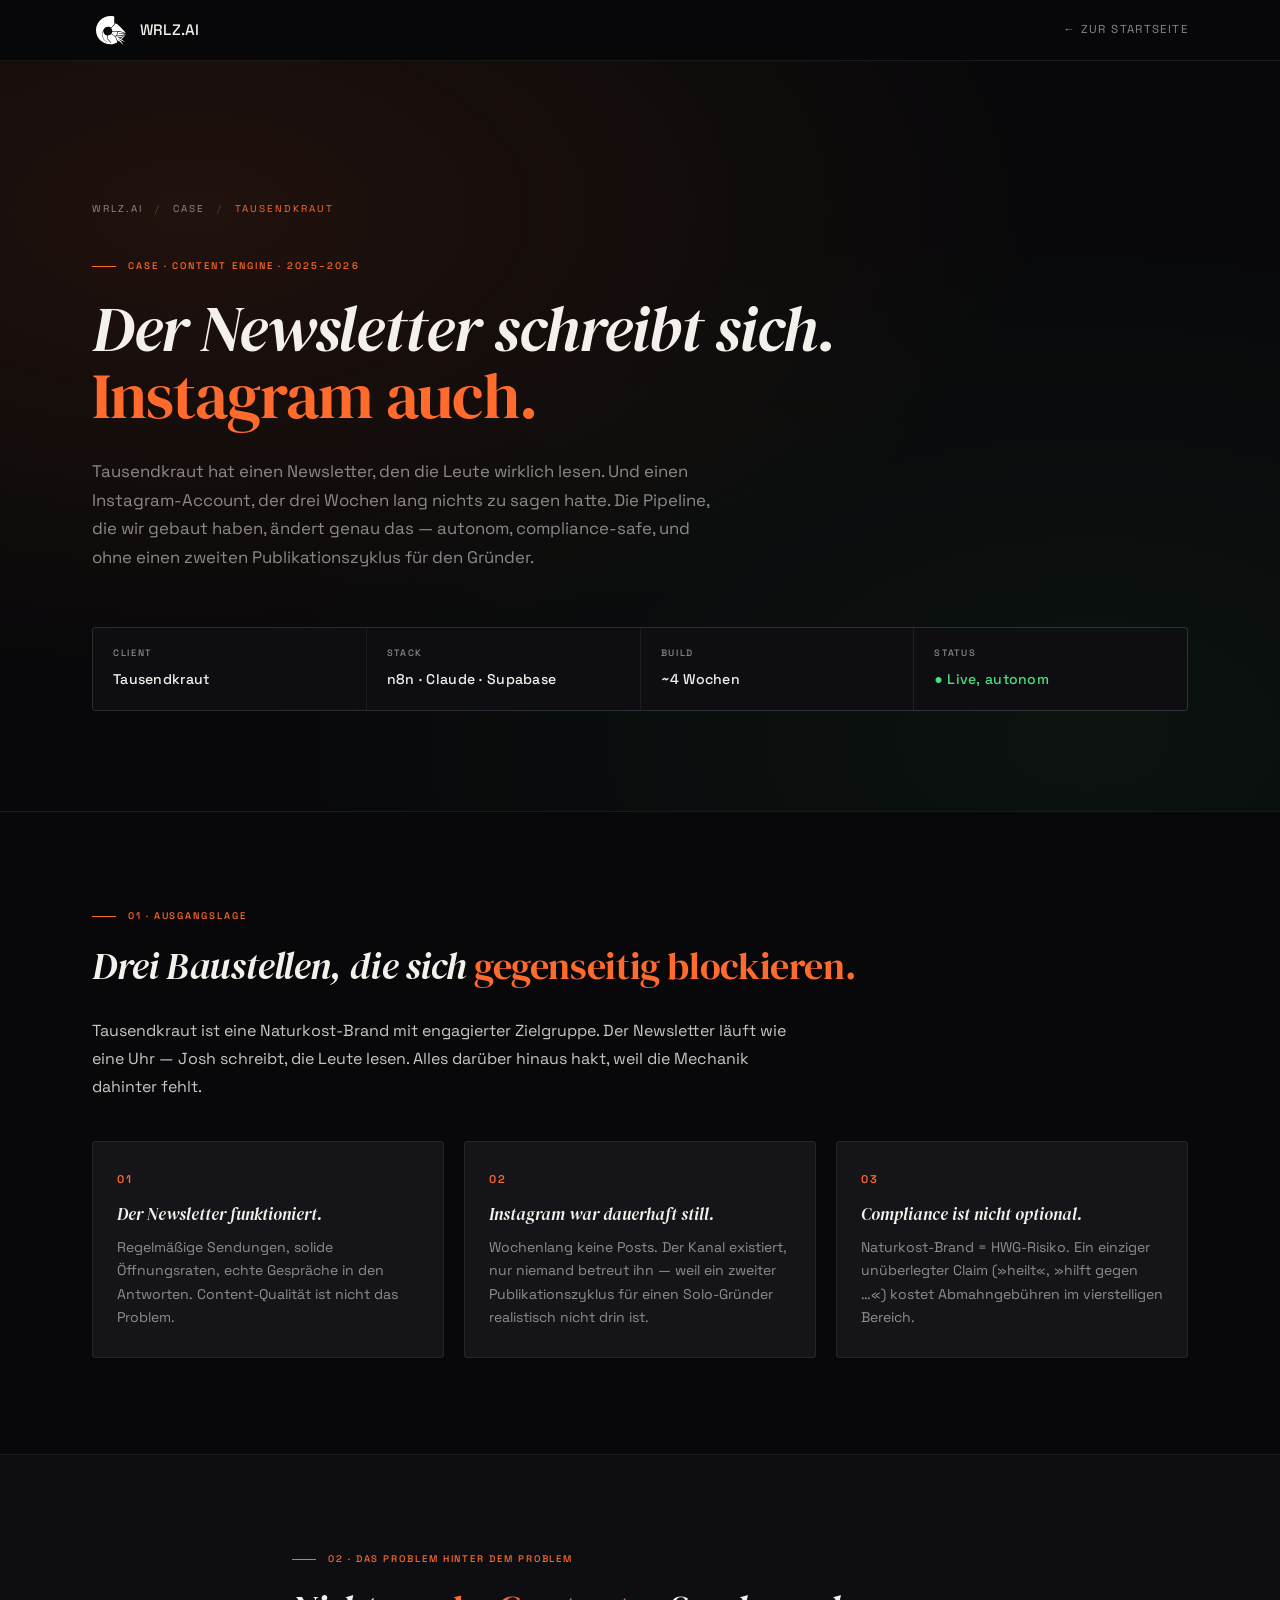
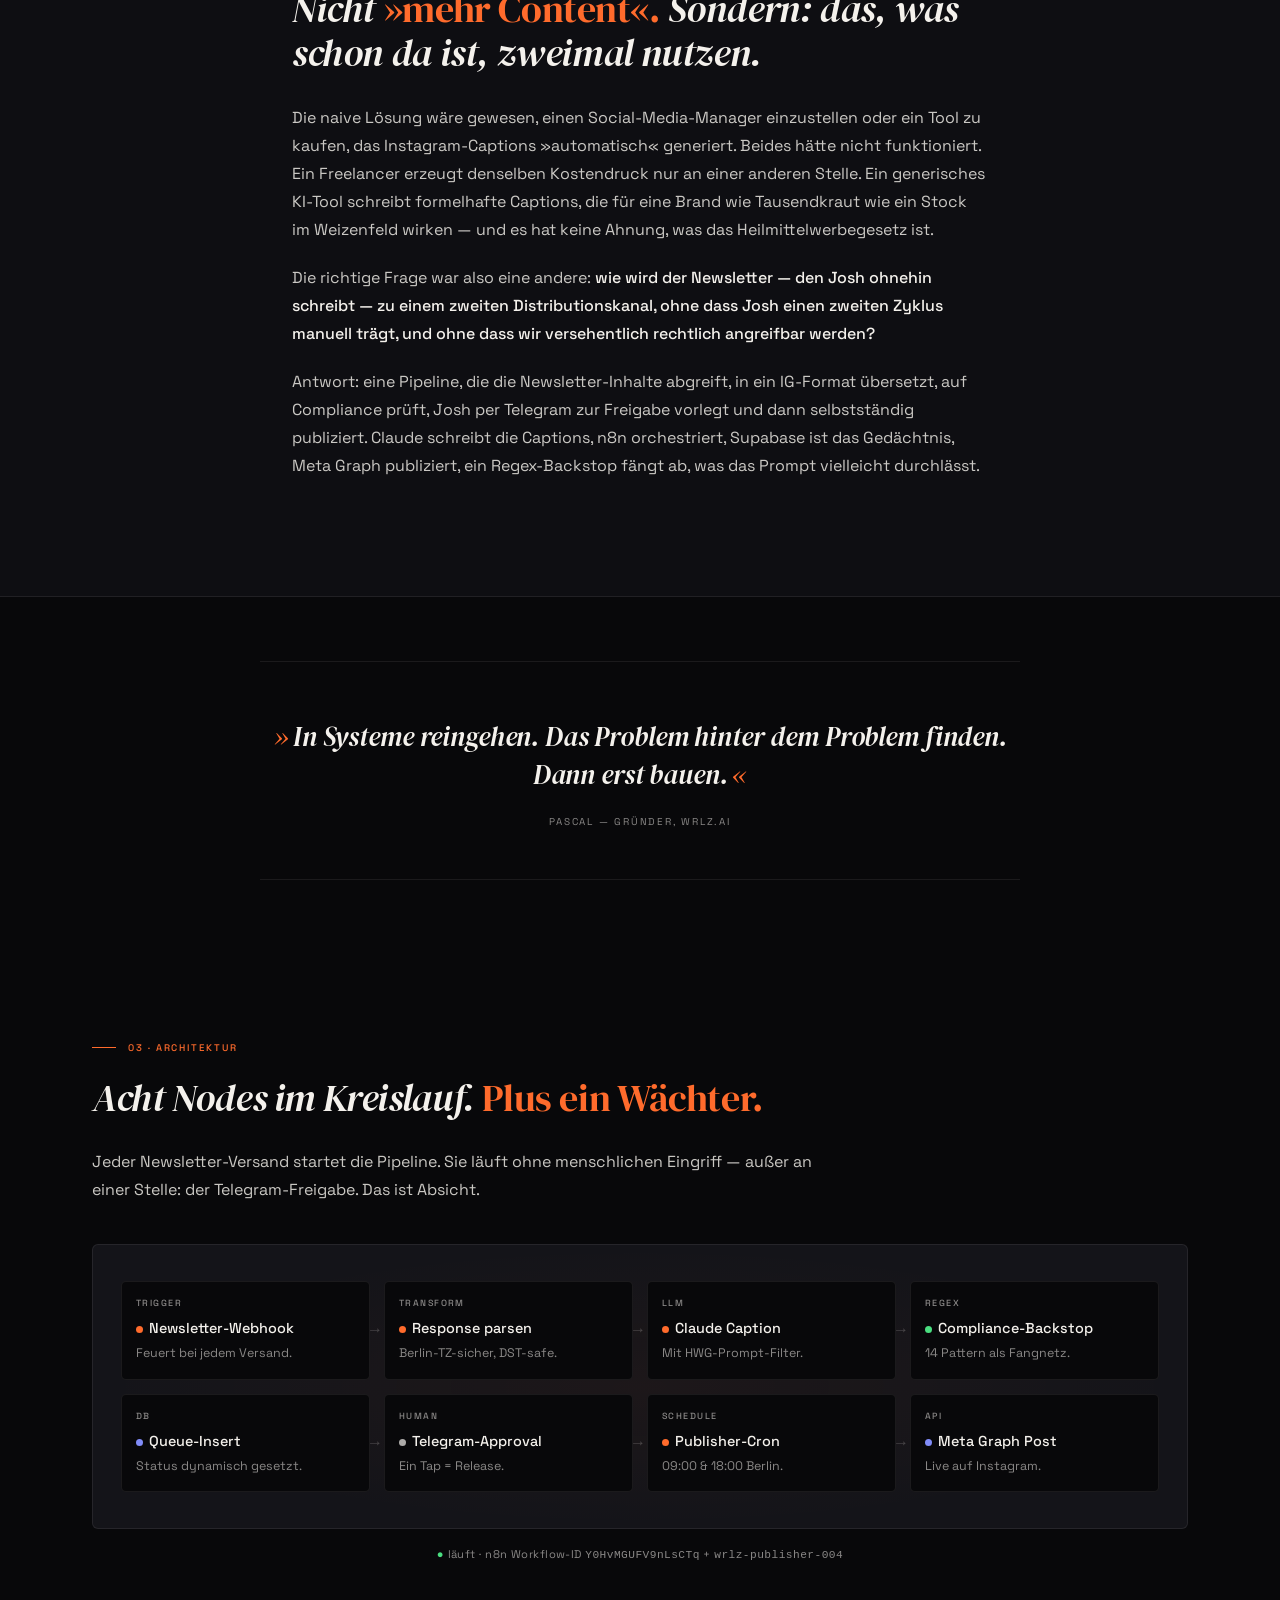
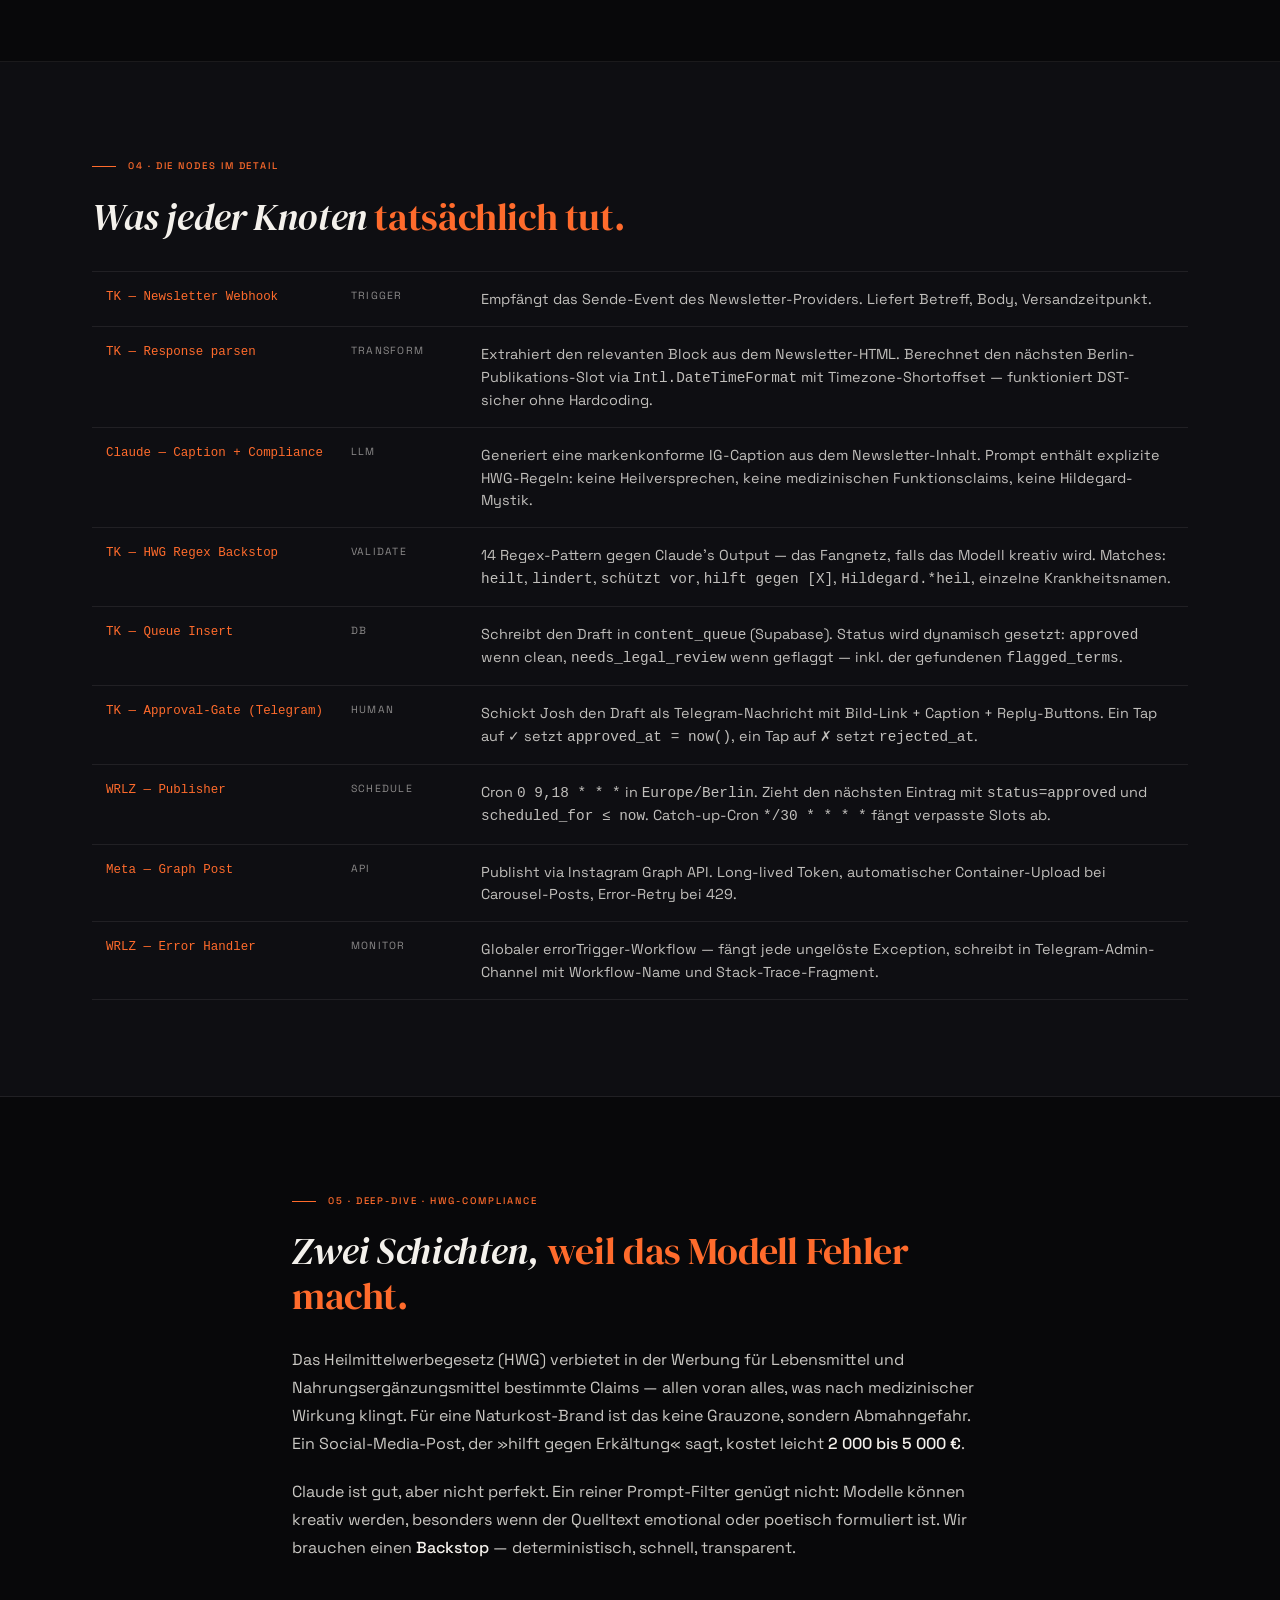
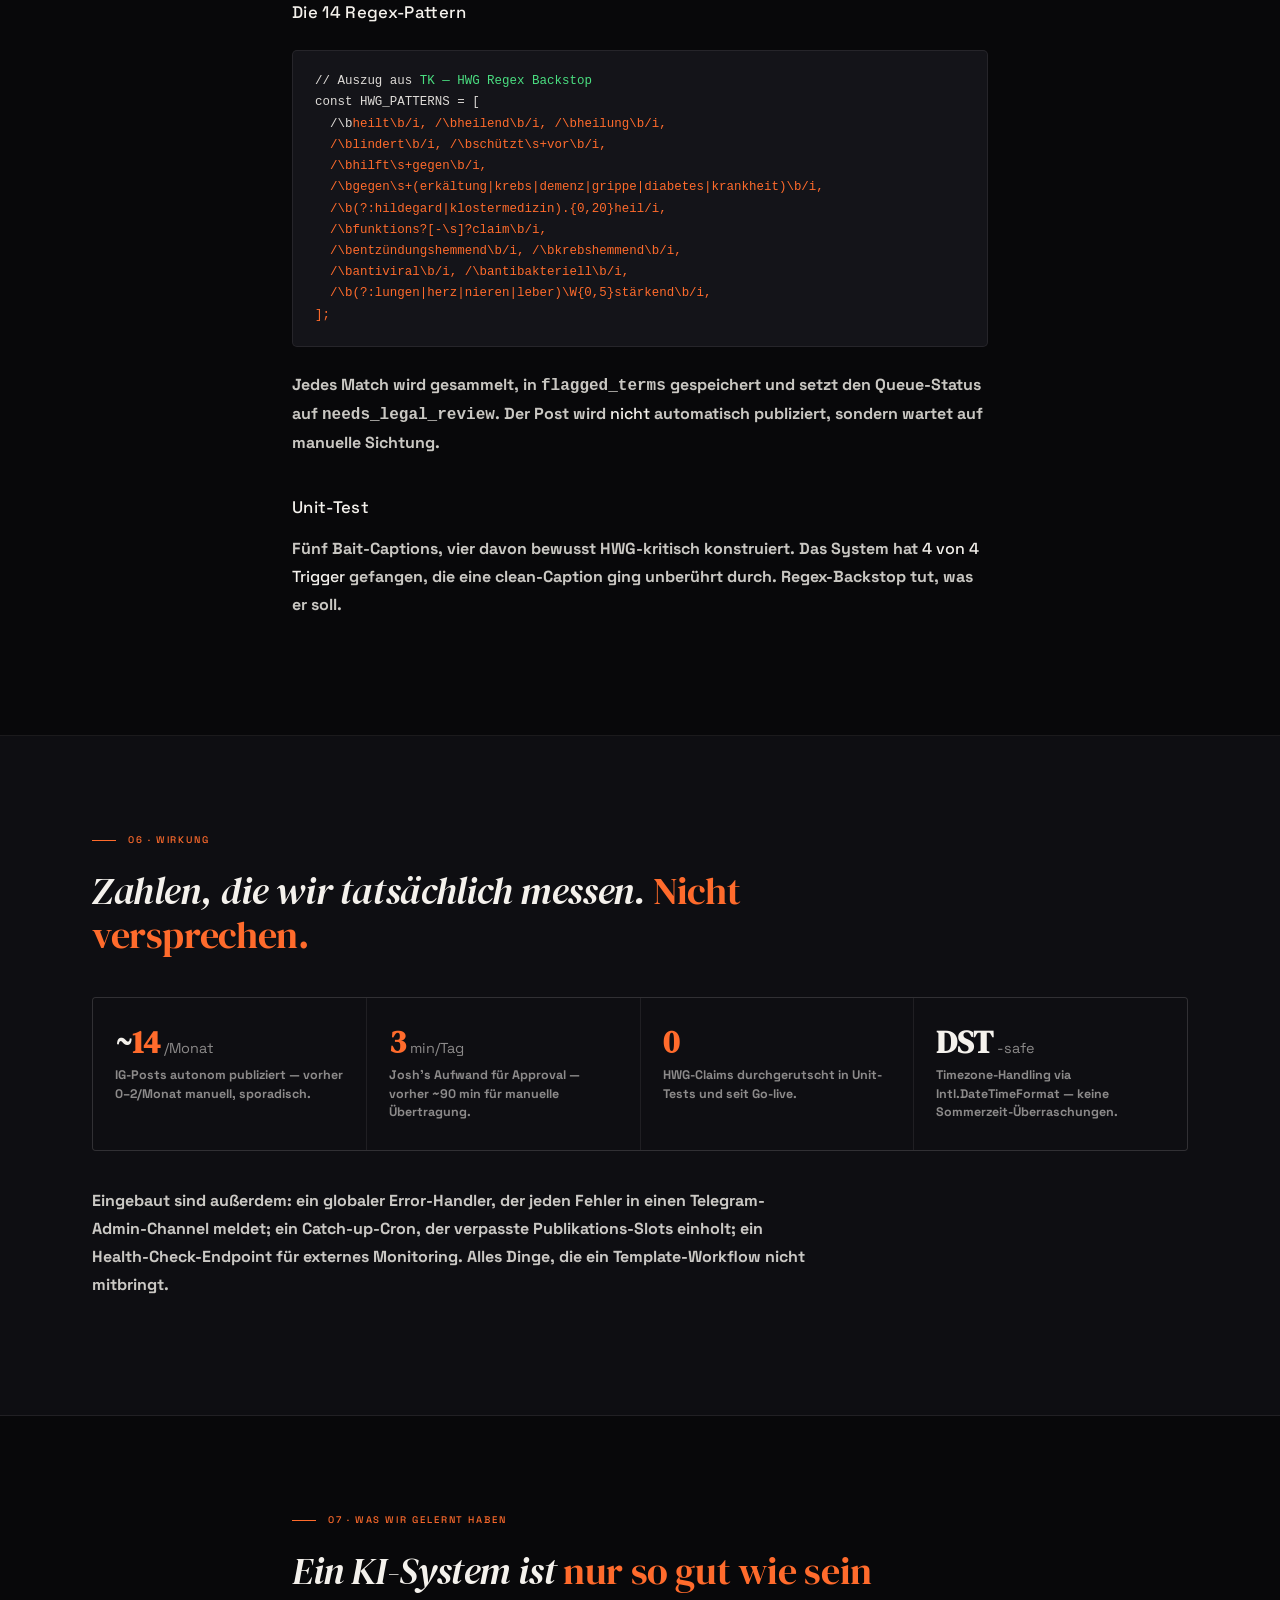
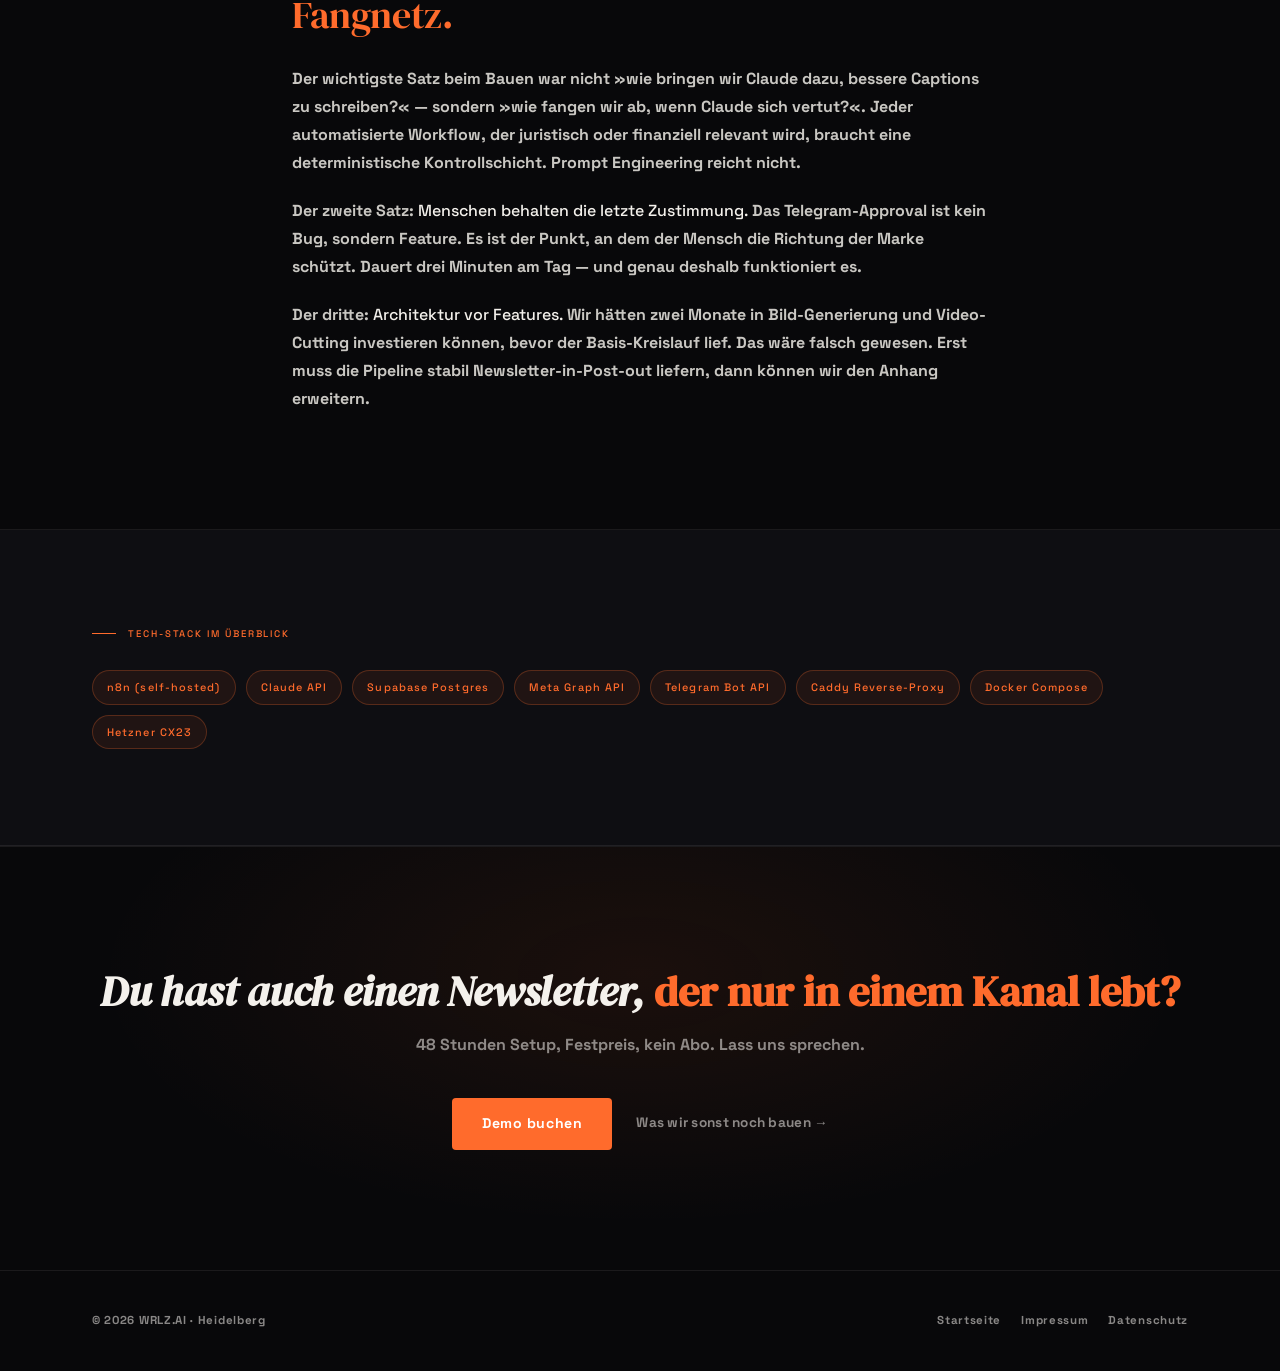
==== commit fbf677f3: "fix(case/tausendkraut): center pull-quote — .pull margin: 0 overrode .narrow auto" ====
--- a/case/tausendkraut/index.html
+++ b/case/tausendkraut/index.html
@@ -336,7 +336,7 @@
 
   /* ── PULL-QUOTE ── */
   .pull {
-    margin: 64px 0;
+    margin: 64px auto;
     padding: 56px 0 48px;
     border-top: 1px solid var(--border);
     border-bottom: 1px solid var(--border);
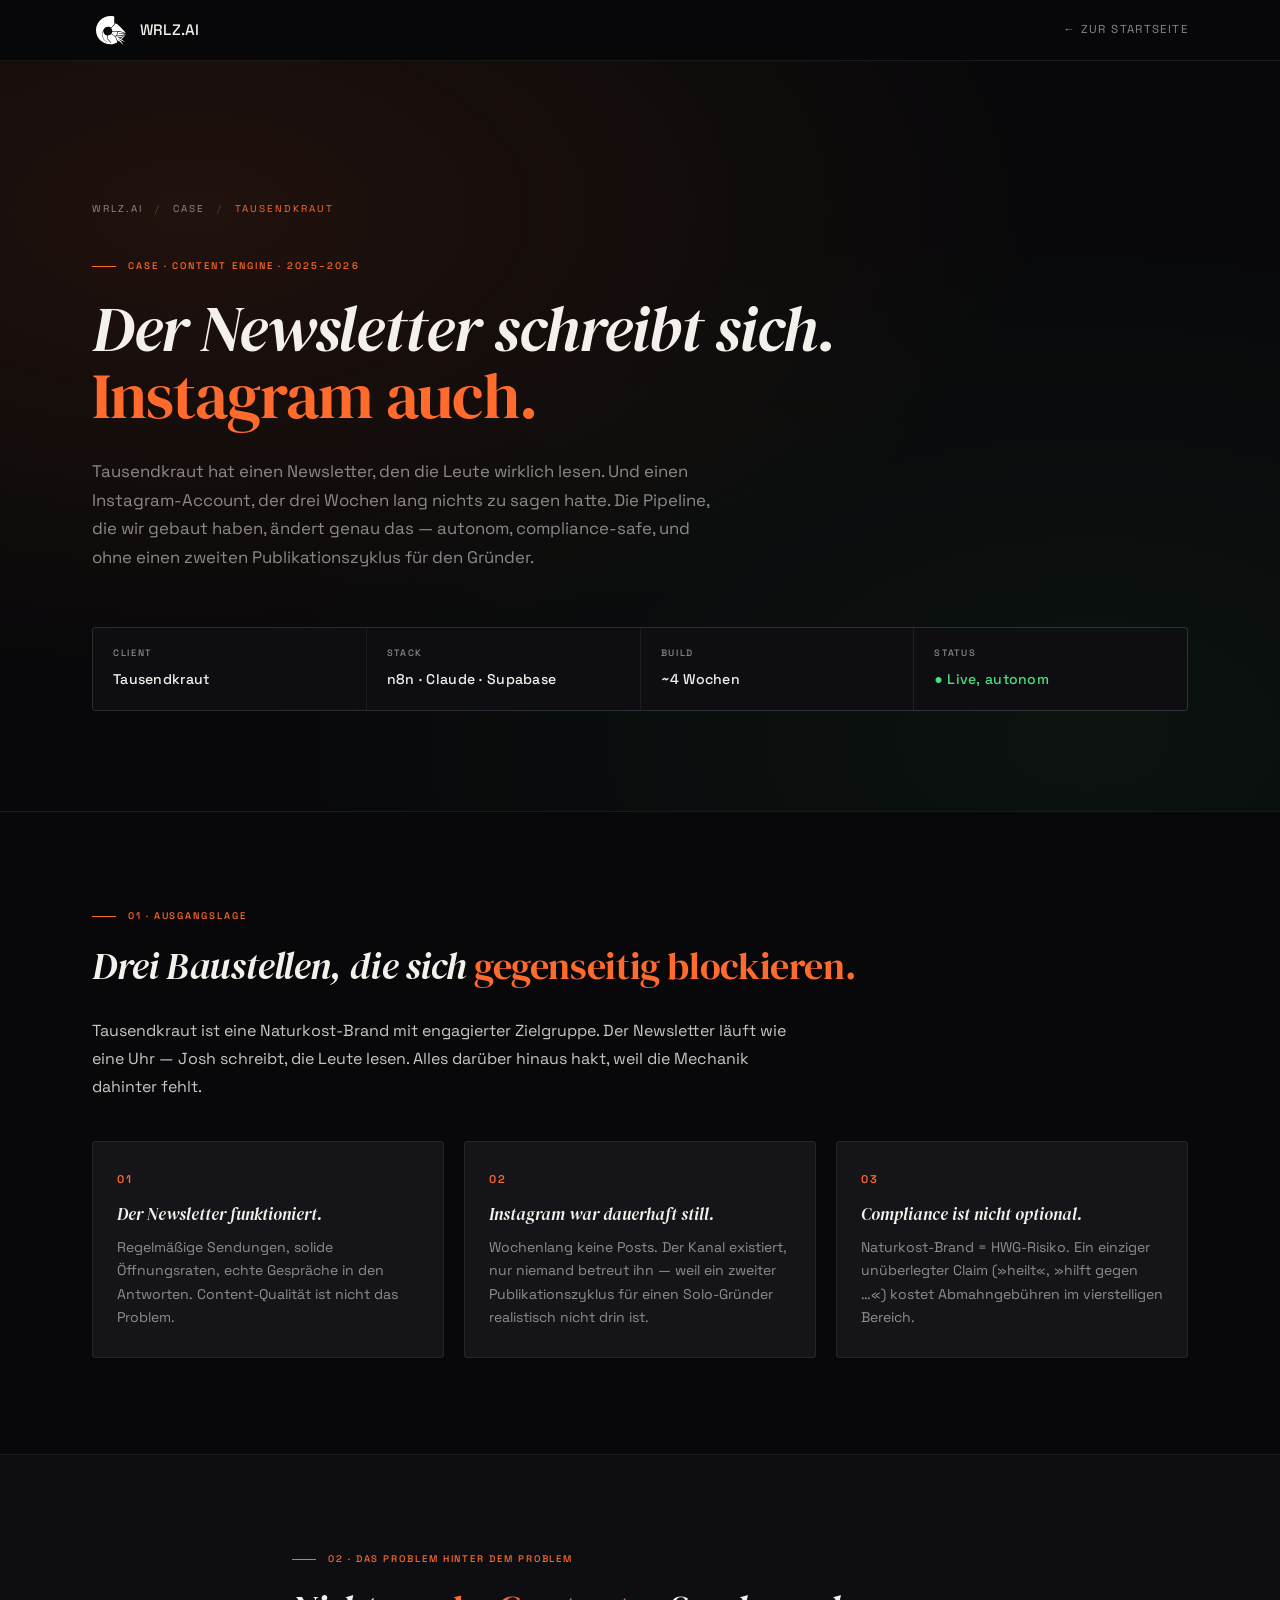
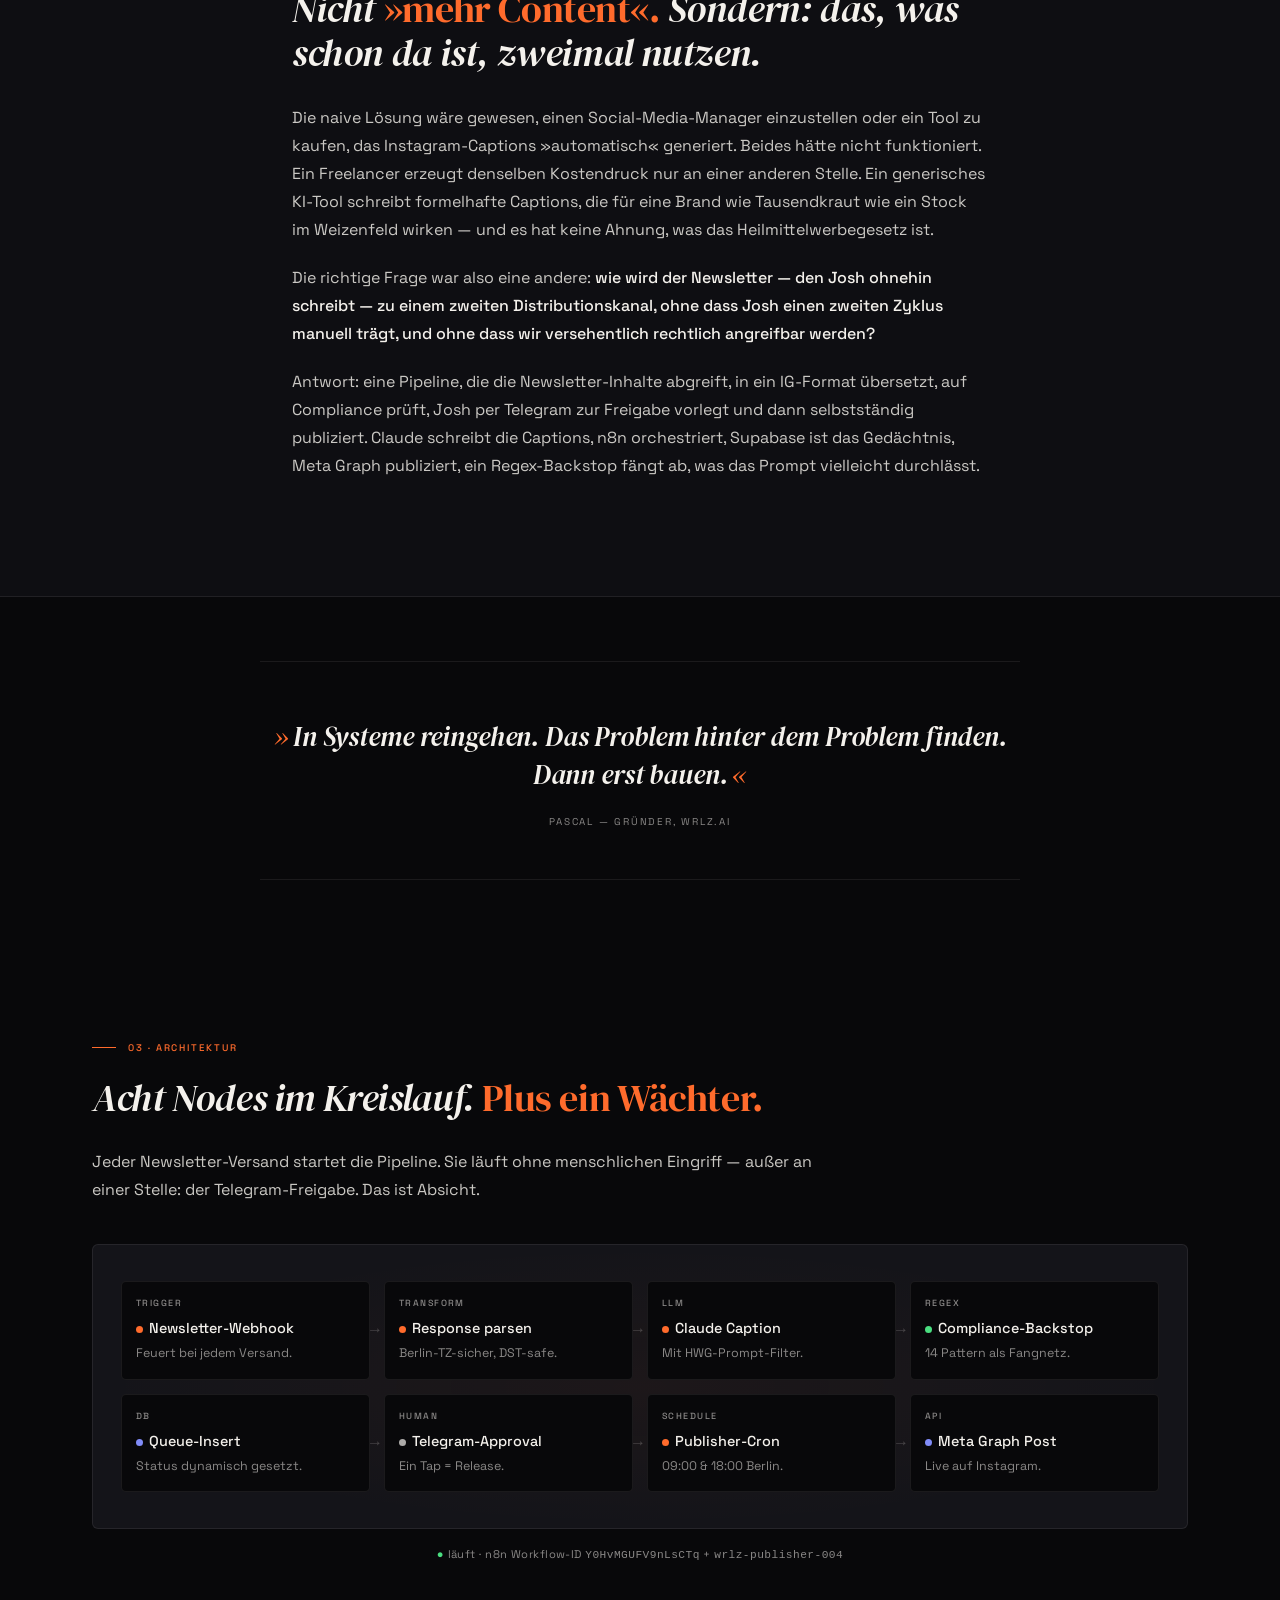
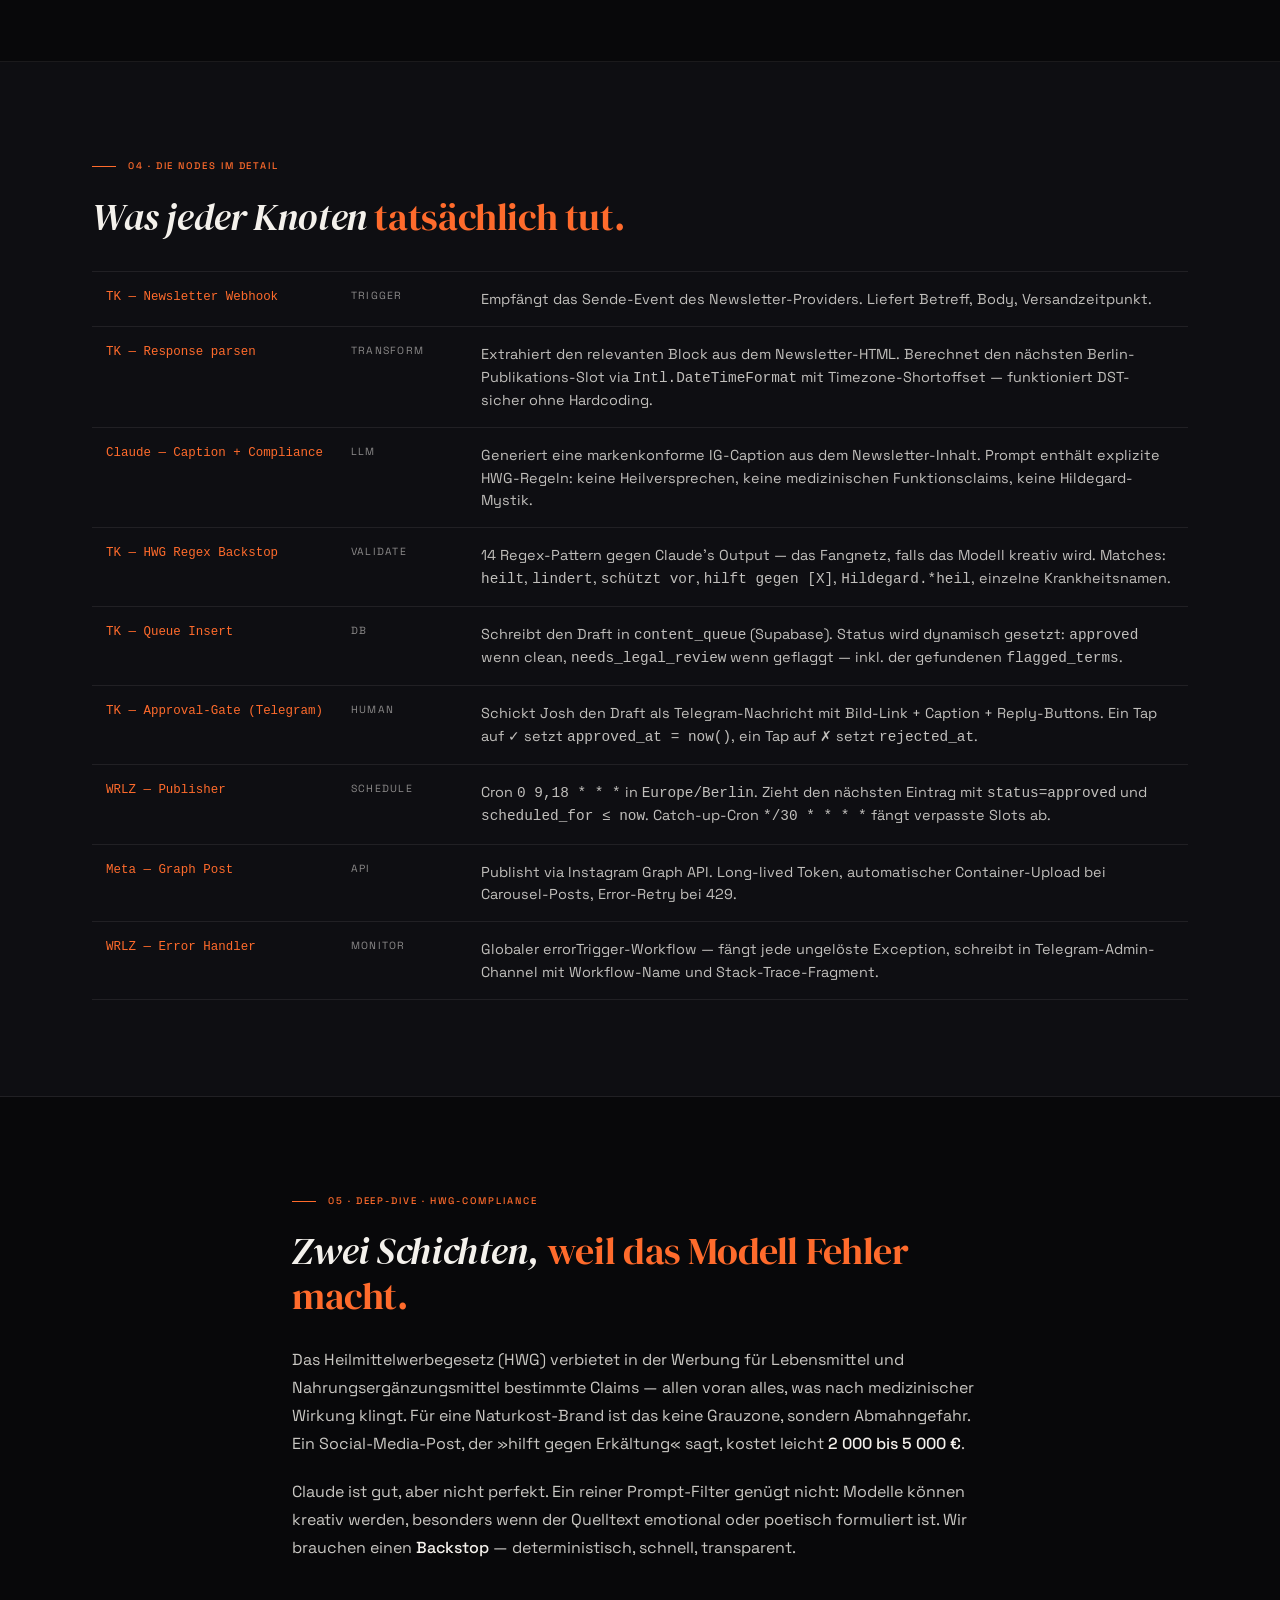
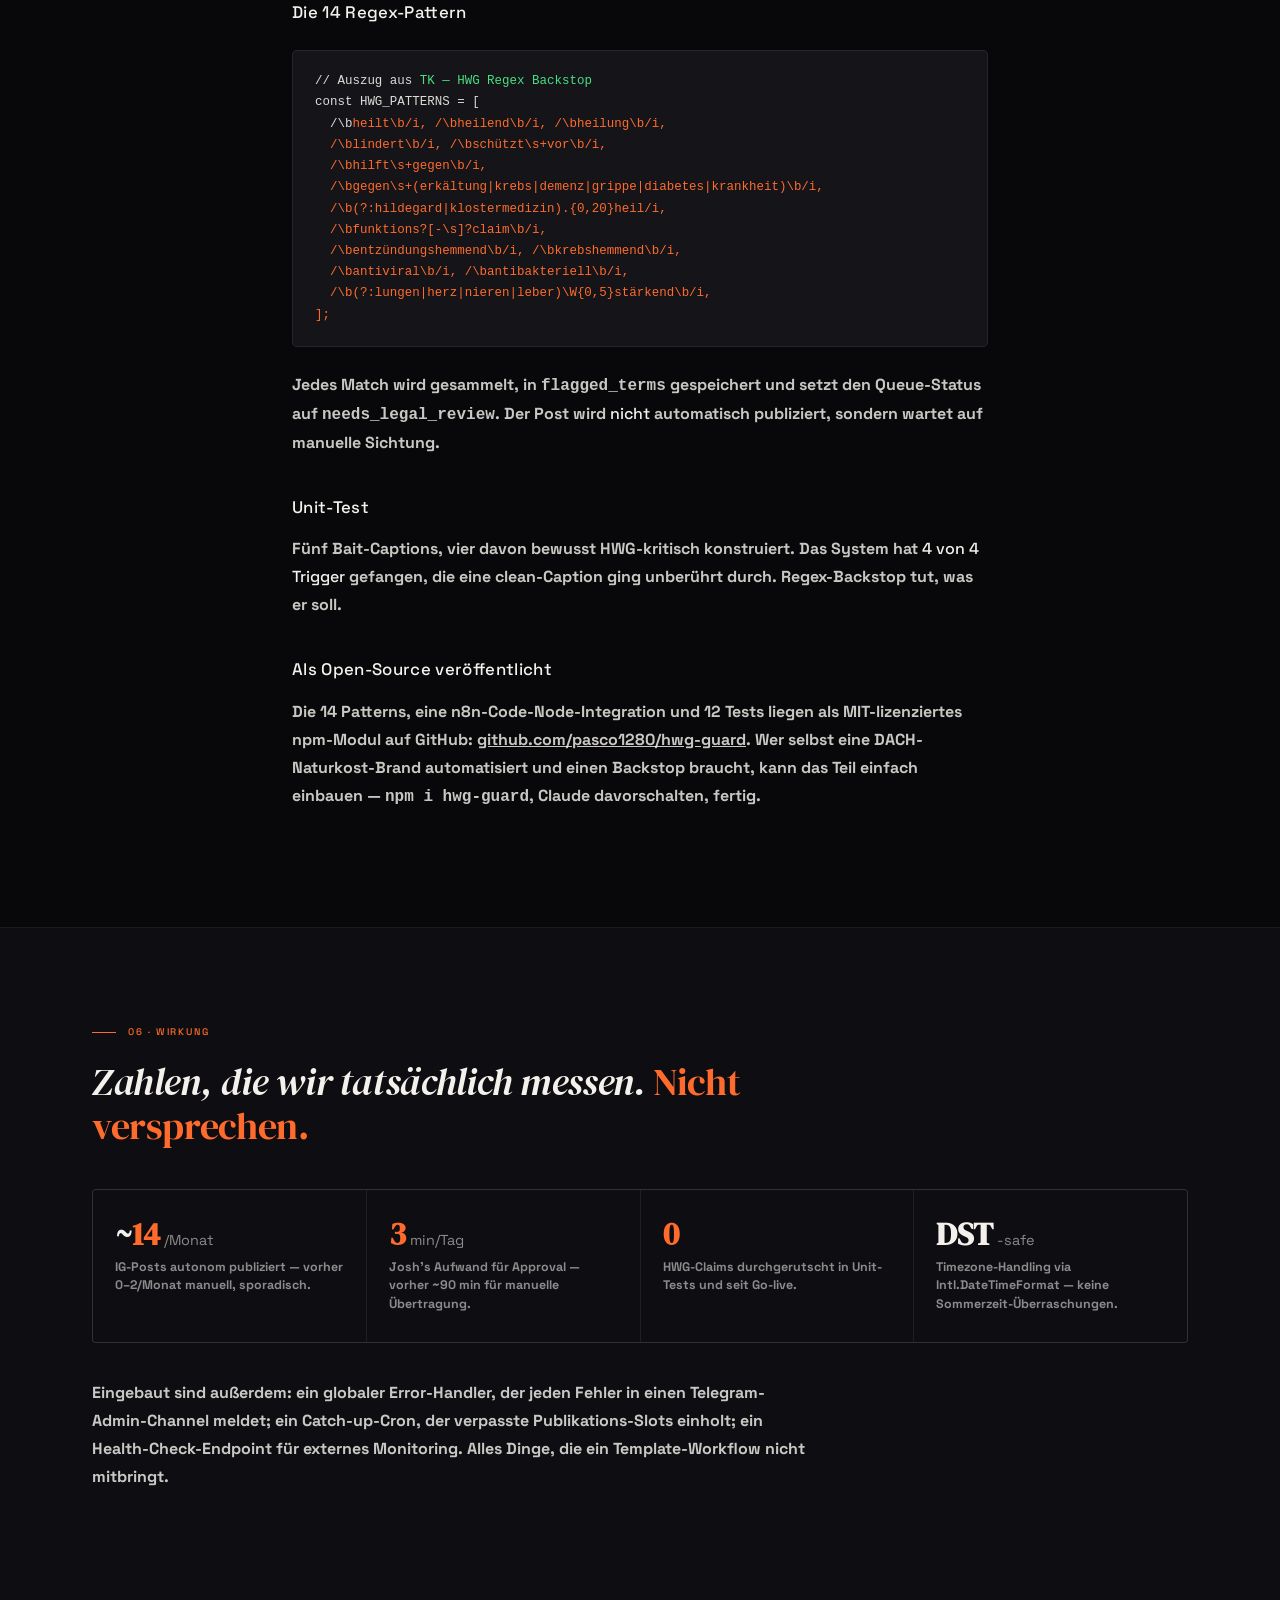
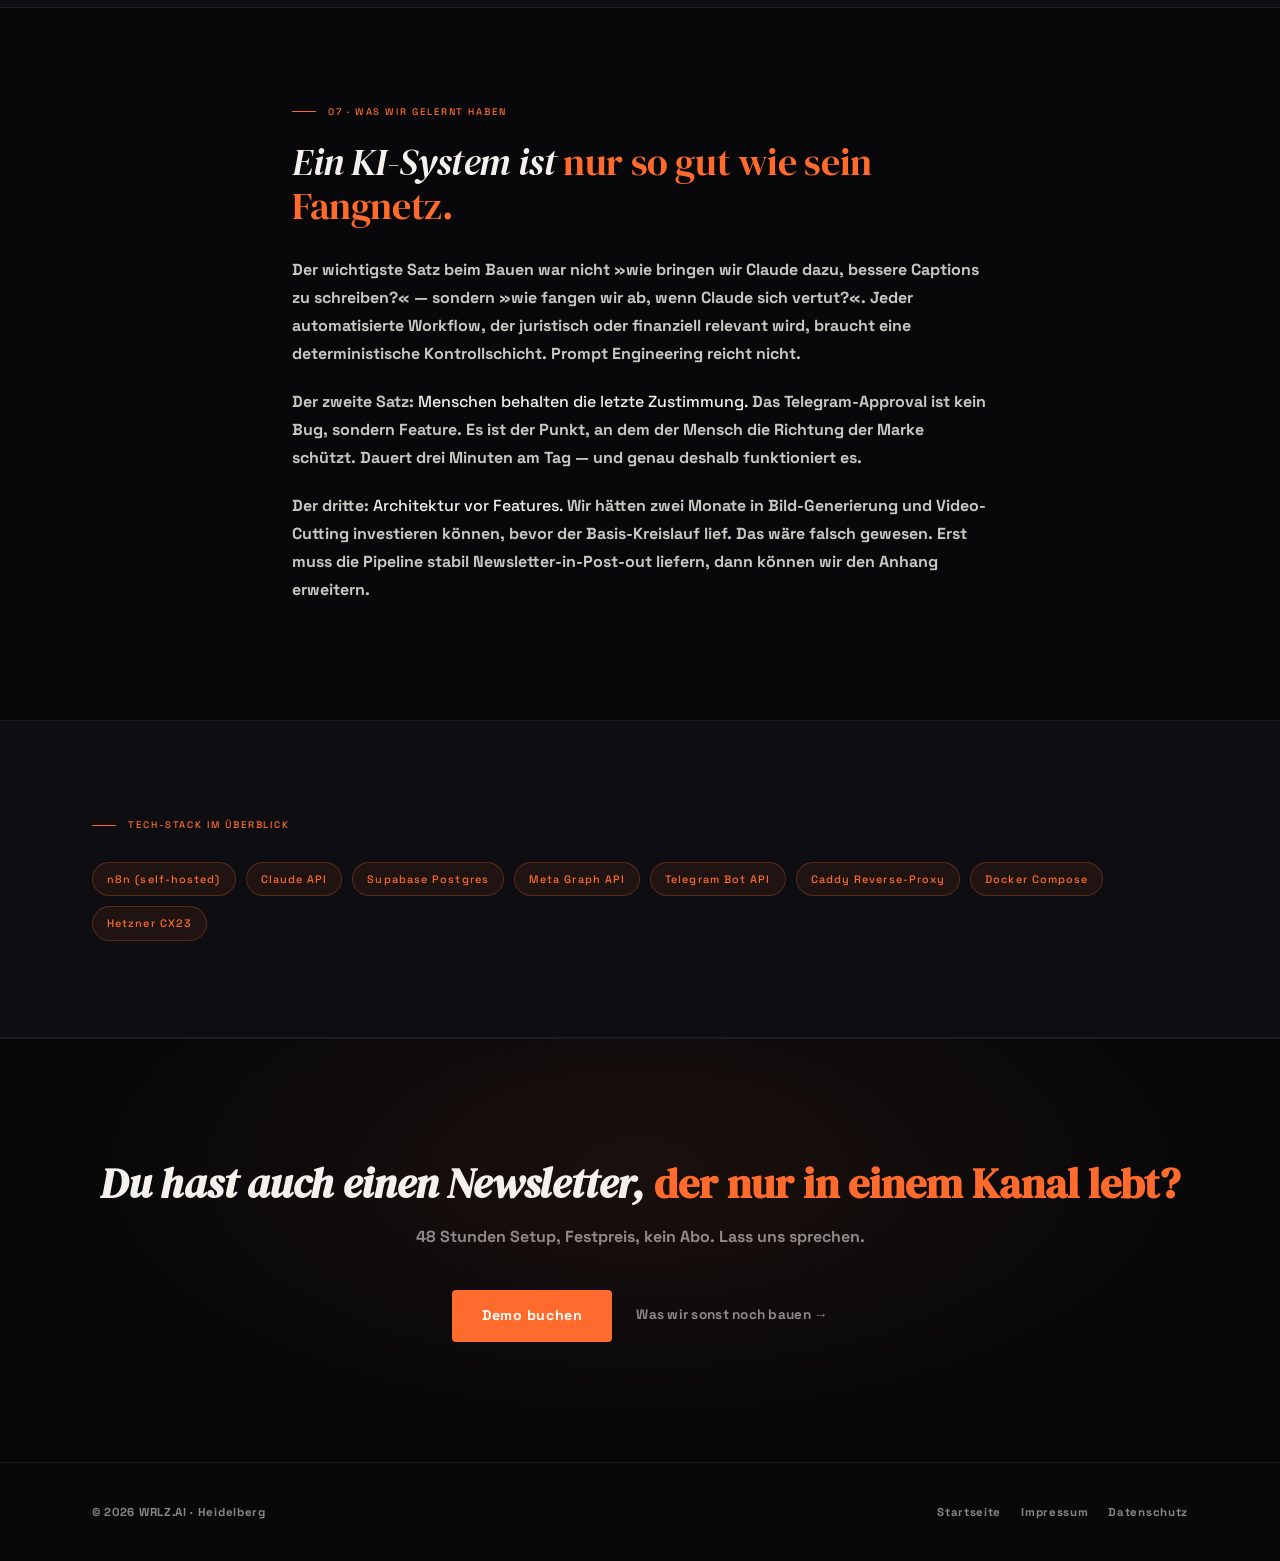
==== commit 6b875a35: "feat(case/tausendkraut): link to hwg-guard OSS repo in HWG deep-dive" ====
--- a/case/tausendkraut/index.html
+++ b/case/tausendkraut/index.html
@@ -880,6 +880,11 @@
     <p class="body">
       Fünf Bait-Captions, vier davon bewusst HWG-kritisch konstruiert. Das System hat <strong>4 von 4 Trigger</strong> gefangen, die eine clean-Caption ging unberührt durch. Regex-Backstop tut, was er soll.
     </p>
+
+    <h3 class="h3" style="margin-top:36px;">Als Open-Source veröffentlicht</h3>
+    <p class="body">
+      Die 14 Patterns, eine n8n-Code-Node-Integration und 12 Tests liegen als MIT-lizenziertes npm-Modul auf GitHub: <a href="https://github.com/pasco1280/hwg-guard" rel="noopener">github.com/pasco1280/hwg-guard</a>. Wer selbst eine DACH-Naturkost-Brand automatisiert und einen Backstop braucht, kann das Teil einfach einbauen — <code>npm i hwg-guard</code>, Claude davorschalten, fertig.
+    </p>
   </div>
 </section>
 
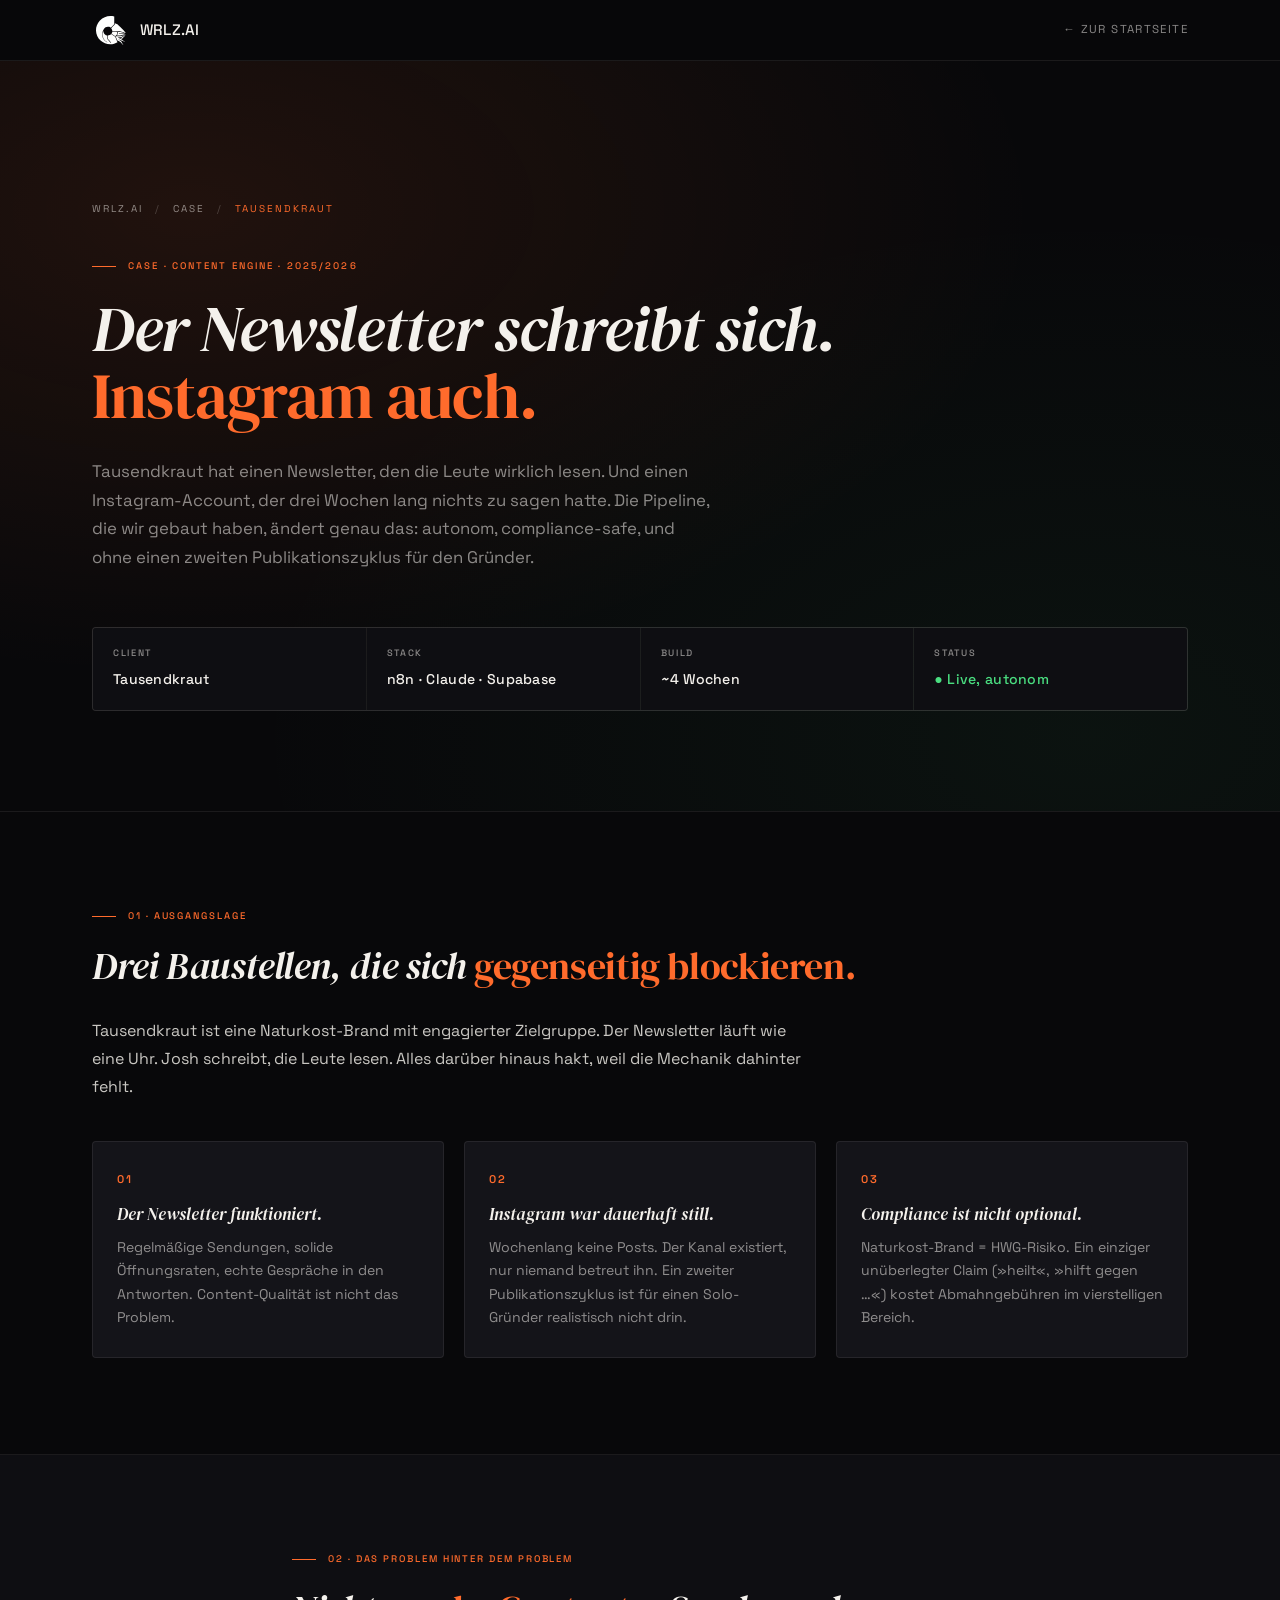
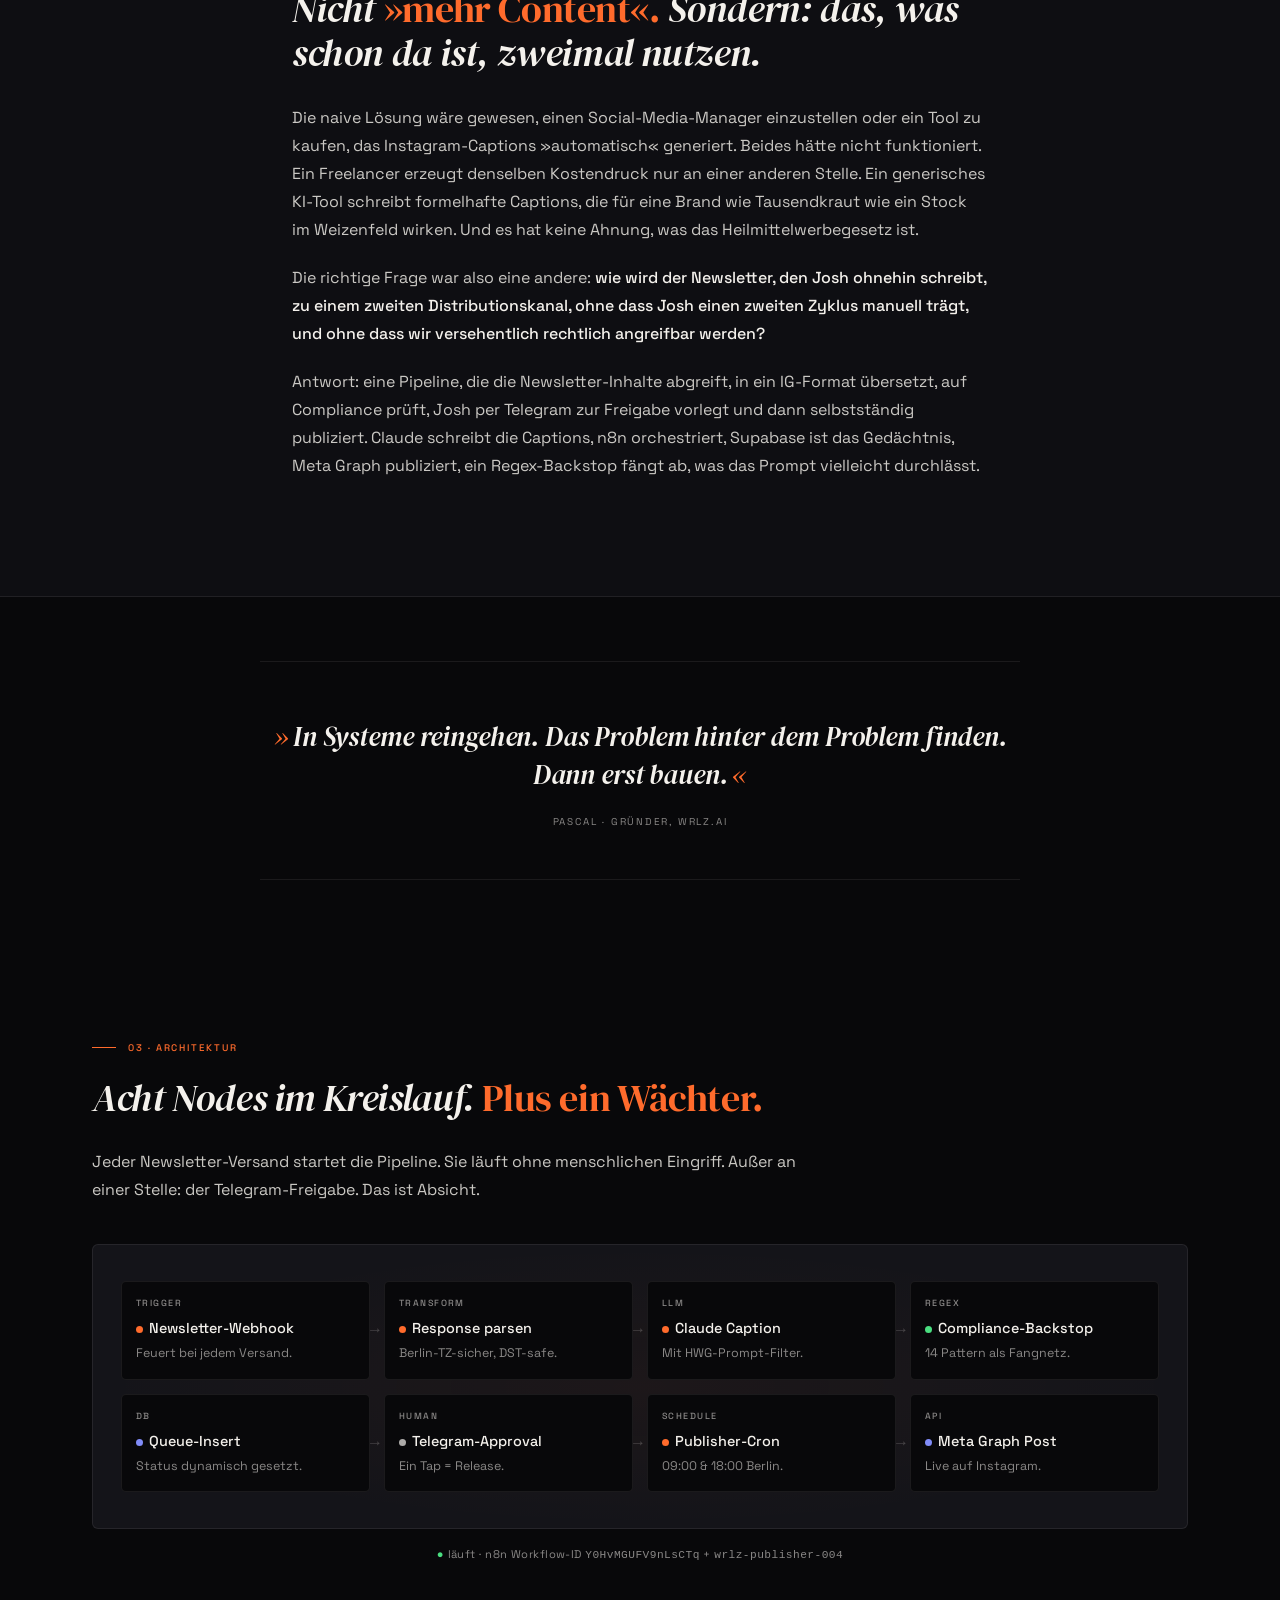
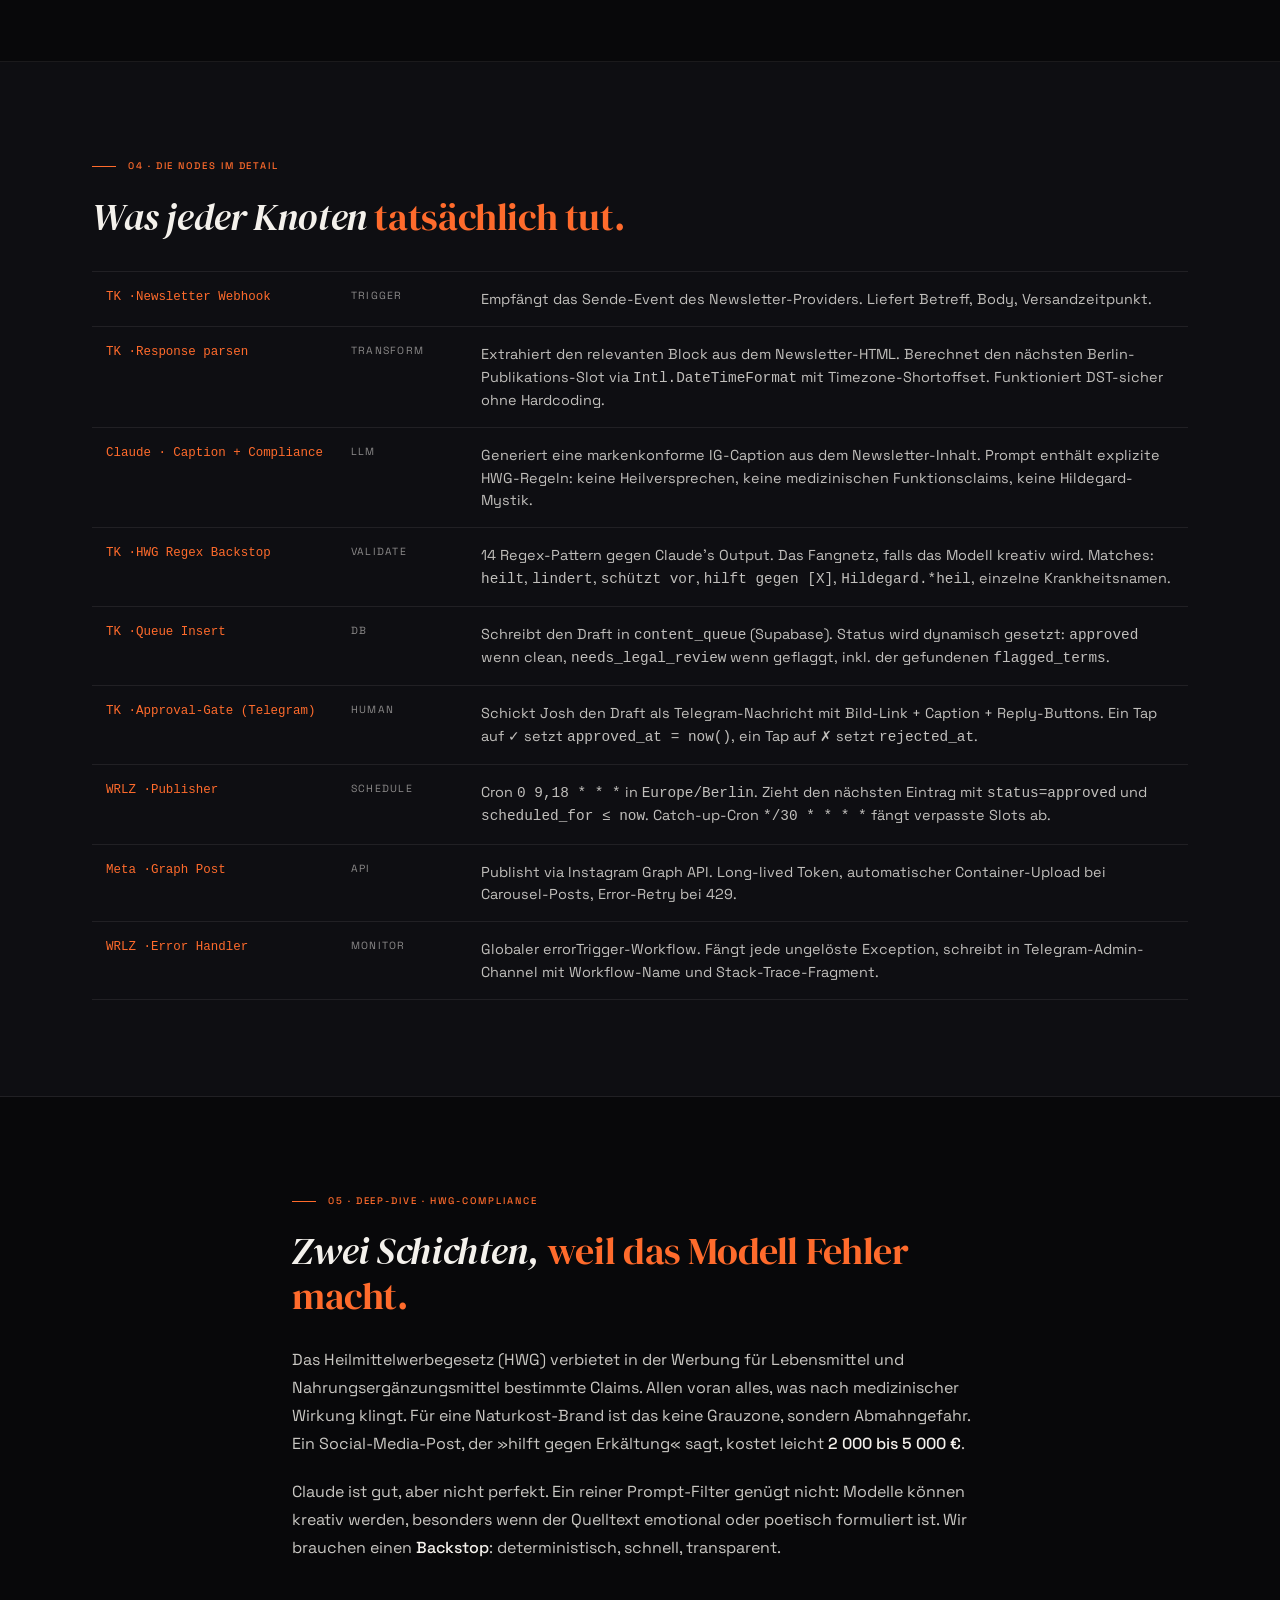
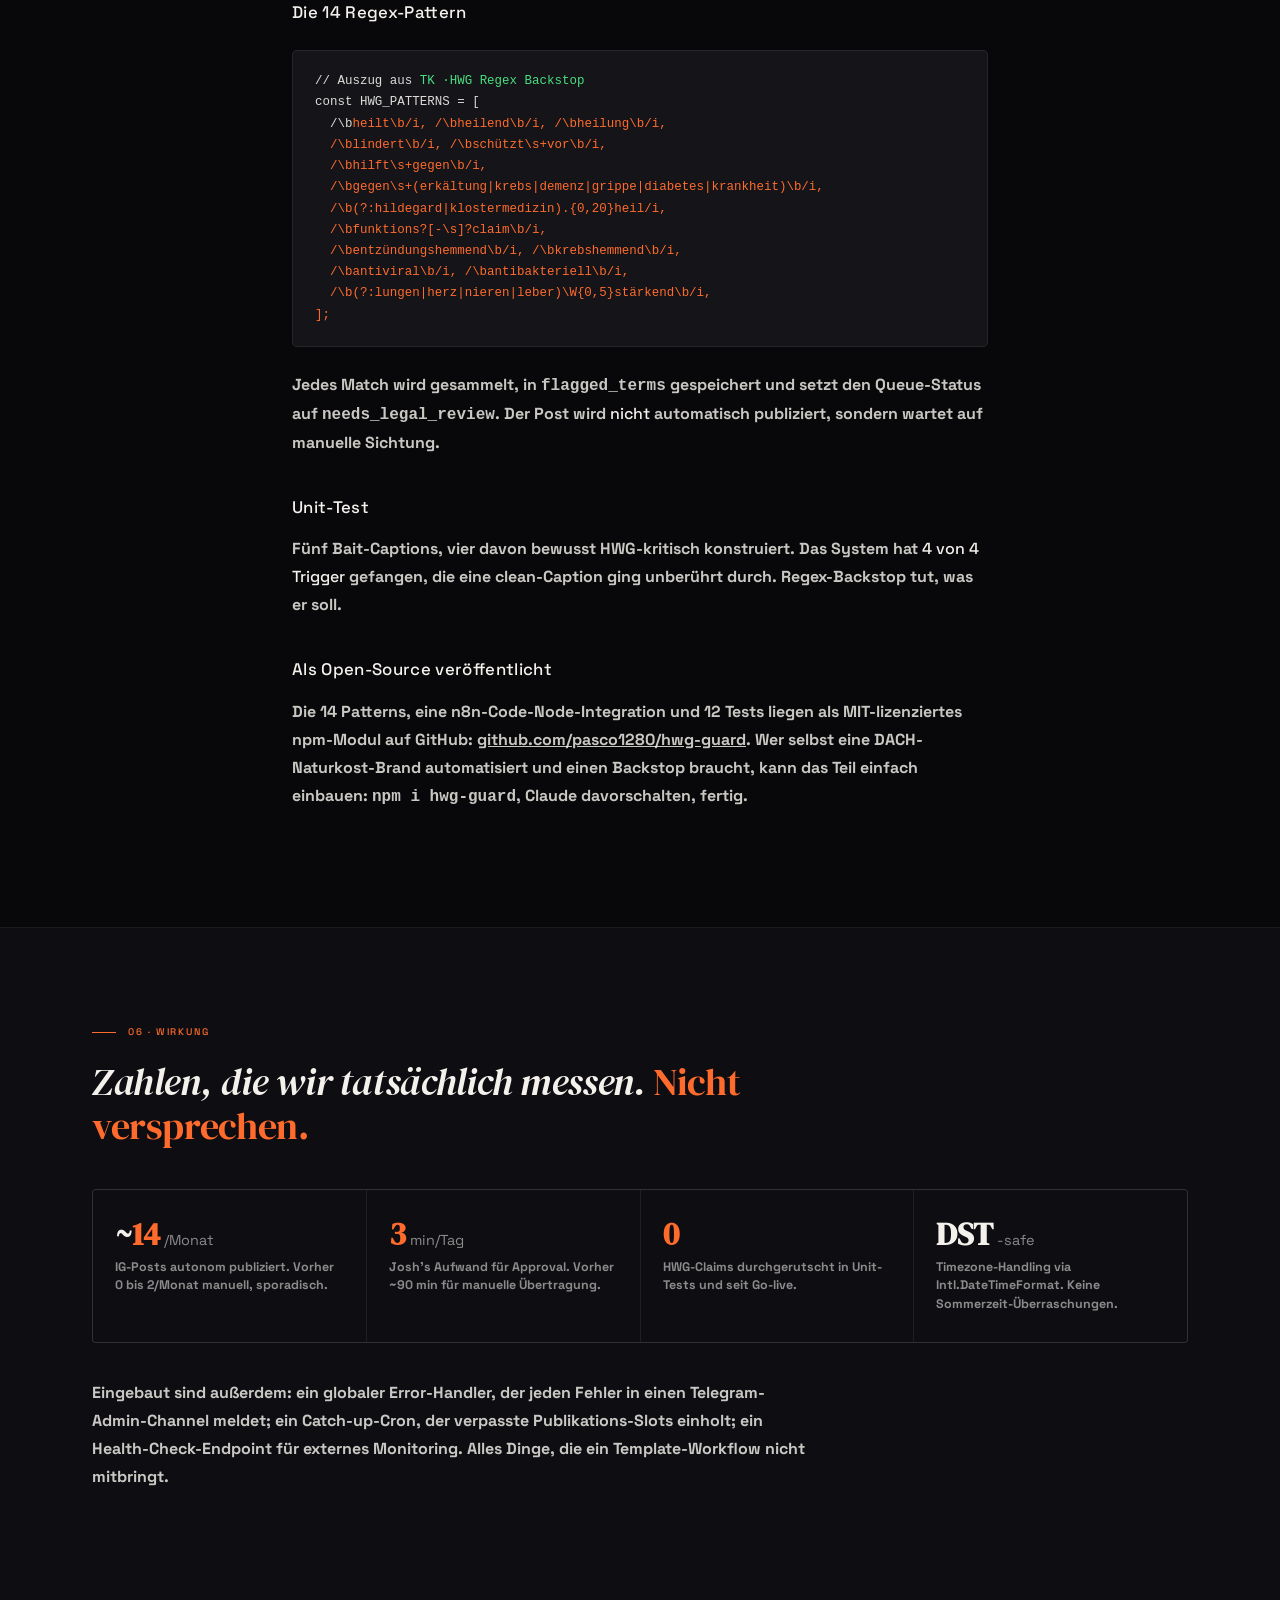
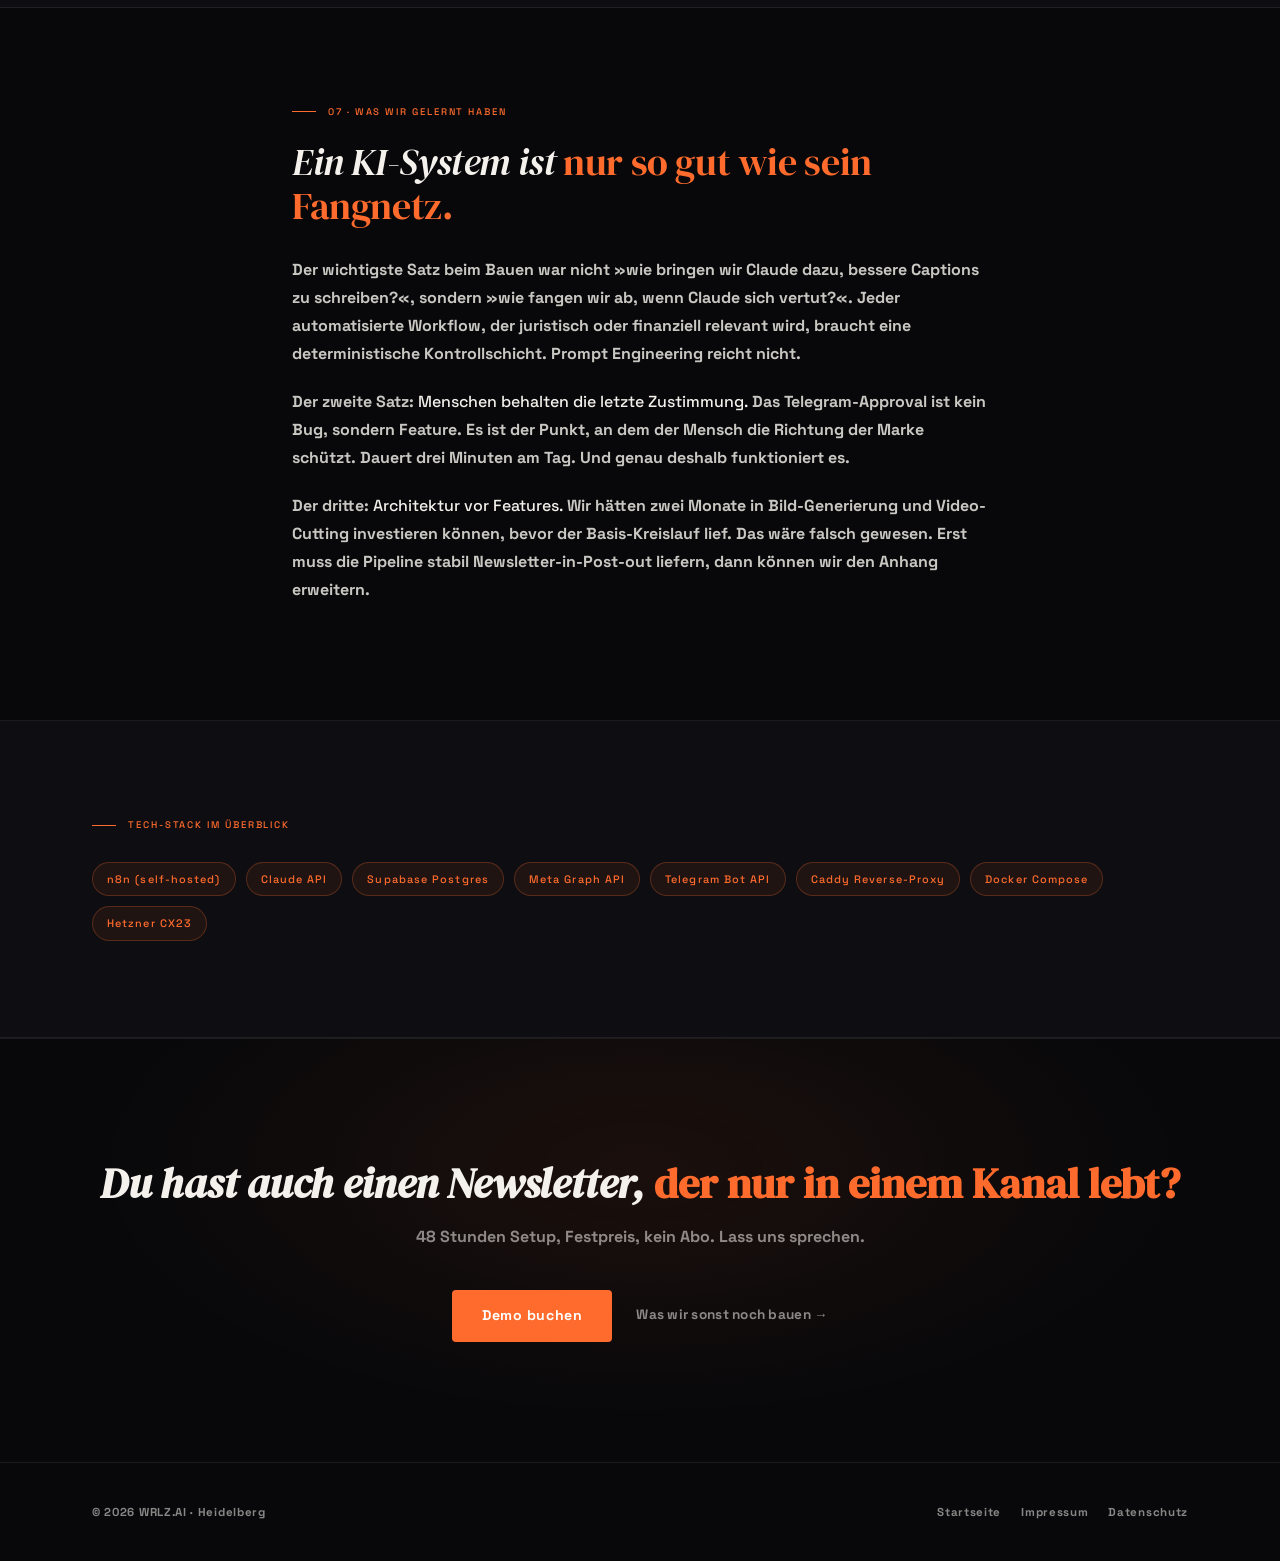
==== commit 84a8bc55: "feat: WRLZ Manifesto + em-dash cleanup site-wide - Replace About/Pascal-bio section with 'We Are Laz" ====
--- a/case/tausendkraut/index.html
+++ b/case/tausendkraut/index.html
@@ -3,14 +3,14 @@
 <head>
 <meta charset="utf-8">
 <meta name="viewport" content="width=device-width,initial-scale=1">
-<title>Tausendkraut — Content Engine · WRLZ.AI</title>
+<title>Tausendkraut · Content Engine · WRLZ.AI</title>
 <meta name="description" content="Wie wir den Newsletter von Tausendkraut in eine autonome Instagram-Pipeline verwandelt haben. Mit Claude, n8n, Supabase und einer HWG-Compliance-Engine, die keine Heilversprechen durchrutschen lässt.">
 <meta name="robots" content="index,follow">
 <link rel="canonical" href="https://wrlz.ai/case/tausendkraut/">
 <link rel="icon" href="../../favicon.png">
 
 <!-- Open Graph -->
-<meta property="og:title" content="Tausendkraut — Content Engine · WRLZ.AI">
+<meta property="og:title" content="Tausendkraut · Content Engine · WRLZ.AI">
 <meta property="og:description" content="Newsletter → Instagram, autonom. Mit Claude + HWG-Backstop. Case-Study.">
 <meta property="og:image" content="https://wrlz.ai/og.png">
 <meta property="og:url" content="https://wrlz.ai/case/tausendkraut/">
@@ -32,7 +32,7 @@
     },
     {
       "@type": "Article",
-      "headline": "Tausendkraut — Content Engine",
+      "headline": "Tausendkraut · Content Engine",
       "description": "Newsletter-to-Instagram Pipeline mit Claude, n8n und HWG-Compliance-Guard. Acht Nodes, ein Wächter, 0 manueller Aufwand.",
       "inLanguage": "de-DE",
       "datePublished": "2026-04-17",
@@ -560,7 +560,23 @@
     background:
       radial-gradient(ellipse at 50% 30%, rgba(255,107,44,0.08), transparent 60%),
       var(--bg);
-  }
+    position: relative;
+    overflow: hidden;
+  }
+  .cta-case .nautiloid-cta {
+    position: absolute;
+    left: -120px;
+    top: 50%;
+    transform: translateY(-50%) scaleX(-1);
+    width: 1050px;
+    height: auto;
+    pointer-events: none;
+    z-index: 0;
+    mix-blend-mode: screen;
+    opacity: 0.11;
+  }
+  .cta-case .container { position: relative; z-index: 1; }
+  @media (max-width: 960px) { .cta-case .nautiloid-cta { display: none; } }
   .cta-case h2 {
     font-family: var(--fs);
     font-style: italic;
@@ -648,12 +664,12 @@
       <span class="cur">Tausendkraut</span>
     </div>
 
-    <div class="eyebrow">Case · Content Engine · 2025–2026</div>
+    <div class="eyebrow">Case · Content Engine · 2025/2026</div>
 
     <h1 class="h1">Der Newsletter schreibt sich. <em>Instagram auch.</em></h1>
 
     <p class="lead">
-      Tausendkraut hat einen Newsletter, den die Leute wirklich lesen. Und einen Instagram-Account, der drei Wochen lang nichts zu sagen hatte. Die Pipeline, die wir gebaut haben, ändert genau das — autonom, compliance-safe, und ohne einen zweiten Publikationszyklus für den Gründer.
+      Tausendkraut hat einen Newsletter, den die Leute wirklich lesen. Und einen Instagram-Account, der drei Wochen lang nichts zu sagen hatte. Die Pipeline, die wir gebaut haben, ändert genau das: autonom, compliance-safe, und ohne einen zweiten Publikationszyklus für den Gründer.
     </p>
 
     <div class="meta-grid">
@@ -683,7 +699,7 @@
     <div class="label">01 · Ausgangslage</div>
     <h2 class="h2">Drei Baustellen, die sich <em>gegenseitig blockieren.</em></h2>
     <p class="body" style="max-width:720px;">
-      Tausendkraut ist eine Naturkost-Brand mit engagierter Zielgruppe. Der Newsletter läuft wie eine Uhr — Josh schreibt, die Leute lesen. Alles darüber hinaus hakt, weil die Mechanik dahinter fehlt.
+      Tausendkraut ist eine Naturkost-Brand mit engagierter Zielgruppe. Der Newsletter läuft wie eine Uhr. Josh schreibt, die Leute lesen. Alles darüber hinaus hakt, weil die Mechanik dahinter fehlt.
     </p>
 
     <div class="situ">
@@ -695,7 +711,7 @@
       <div class="situ-card">
         <div class="situ-n">02</div>
         <div class="situ-t">Instagram war dauerhaft still.</div>
-        <div class="situ-d">Wochenlang keine Posts. Der Kanal existiert, nur niemand betreut ihn — weil ein zweiter Publikationszyklus für einen Solo-Gründer realistisch nicht drin ist.</div>
+        <div class="situ-d">Wochenlang keine Posts. Der Kanal existiert, nur niemand betreut ihn. Ein zweiter Publikationszyklus ist für einen Solo-Gründer realistisch nicht drin.</div>
       </div>
       <div class="situ-card">
         <div class="situ-n">03</div>
@@ -712,10 +728,10 @@
     <div class="label">02 · Das Problem hinter dem Problem</div>
     <h2 class="h2">Nicht <em>»mehr Content«.</em> Sondern: das, was schon da ist, zweimal nutzen.</h2>
     <p class="body">
-      Die naive Lösung wäre gewesen, einen Social-Media-Manager einzustellen oder ein Tool zu kaufen, das Instagram-Captions »automatisch« generiert. Beides hätte nicht funktioniert. Ein Freelancer erzeugt denselben Kostendruck nur an einer anderen Stelle. Ein generisches KI-Tool schreibt formelhafte Captions, die für eine Brand wie Tausendkraut wie ein Stock im Weizenfeld wirken — und es hat keine Ahnung, was das Heilmittelwerbegesetz ist.
+      Die naive Lösung wäre gewesen, einen Social-Media-Manager einzustellen oder ein Tool zu kaufen, das Instagram-Captions »automatisch« generiert. Beides hätte nicht funktioniert. Ein Freelancer erzeugt denselben Kostendruck nur an einer anderen Stelle. Ein generisches KI-Tool schreibt formelhafte Captions, die für eine Brand wie Tausendkraut wie ein Stock im Weizenfeld wirken. Und es hat keine Ahnung, was das Heilmittelwerbegesetz ist.
     </p>
     <p class="body">
-      Die richtige Frage war also eine andere: <strong>wie wird der Newsletter — den Josh ohnehin schreibt — zu einem zweiten Distributionskanal, ohne dass Josh einen zweiten Zyklus manuell trägt, und ohne dass wir versehentlich rechtlich angreifbar werden?</strong>
+      Die richtige Frage war also eine andere: <strong>wie wird der Newsletter, den Josh ohnehin schreibt, zu einem zweiten Distributionskanal, ohne dass Josh einen zweiten Zyklus manuell trägt, und ohne dass wir versehentlich rechtlich angreifbar werden?</strong>
     </p>
     <p class="body">
       Antwort: eine Pipeline, die die Newsletter-Inhalte abgreift, in ein IG-Format übersetzt, auf Compliance prüft, Josh per Telegram zur Freigabe vorlegt und dann selbstständig publiziert. Claude schreibt die Captions, n8n orchestriert, Supabase ist das Gedächtnis, Meta Graph publiziert, ein Regex-Backstop fängt ab, was das Prompt vielleicht durchlässt.
@@ -727,7 +743,7 @@
 <section>
   <div class="narrow pull">
     <q>In Systeme reingehen. Das Problem hinter dem Problem finden. Dann erst bauen.</q>
-    <div class="attrib">Pascal — Gründer, WRLZ.AI</div>
+    <div class="attrib">Pascal · Gründer, WRLZ.AI</div>
   </div>
 </section>
 
@@ -737,7 +753,7 @@
     <div class="label">03 · Architektur</div>
     <h2 class="h2">Acht Nodes im Kreislauf. <em>Plus ein Wächter.</em></h2>
     <p class="body" style="max-width:720px;">
-      Jeder Newsletter-Versand startet die Pipeline. Sie läuft ohne menschlichen Eingriff — außer an einer Stelle: der Telegram-Freigabe. Das ist Absicht.
+      Jeder Newsletter-Versand startet die Pipeline. Sie läuft ohne menschlichen Eingriff. Außer an einer Stelle: der Telegram-Freigabe. Das ist Absicht.
     </p>
 
     <div class="flow">
@@ -798,49 +814,49 @@
 
     <table class="nodes">
       <tr>
-        <td>TK — Newsletter Webhook</td>
+        <td>TK ·Newsletter Webhook</td>
         <td>Trigger</td>
         <td>Empfängt das Sende-Event des Newsletter-Providers. Liefert Betreff, Body, Versandzeitpunkt.</td>
       </tr>
       <tr>
-        <td>TK — Response parsen</td>
+        <td>TK ·Response parsen</td>
         <td>Transform</td>
-        <td>Extrahiert den relevanten Block aus dem Newsletter-HTML. Berechnet den nächsten Berlin-Publikations-Slot via <code>Intl.DateTimeFormat</code> mit Timezone-Shortoffset — funktioniert DST-sicher ohne Hardcoding.</td>
+        <td>Extrahiert den relevanten Block aus dem Newsletter-HTML. Berechnet den nächsten Berlin-Publikations-Slot via <code>Intl.DateTimeFormat</code> mit Timezone-Shortoffset. Funktioniert DST-sicher ohne Hardcoding.</td>
       </tr>
       <tr>
-        <td>Claude — Caption + Compliance</td>
+        <td>Claude · Caption + Compliance</td>
         <td>LLM</td>
         <td>Generiert eine markenkonforme IG-Caption aus dem Newsletter-Inhalt. Prompt enthält explizite HWG-Regeln: keine Heilversprechen, keine medizinischen Funktionsclaims, keine Hildegard-Mystik.</td>
       </tr>
       <tr>
-        <td>TK — HWG Regex Backstop</td>
+        <td>TK ·HWG Regex Backstop</td>
         <td>Validate</td>
-        <td>14 Regex-Pattern gegen Claude&#39;s Output — das Fangnetz, falls das Modell kreativ wird. Matches: <code>heilt</code>, <code>lindert</code>, <code>schützt vor</code>, <code>hilft gegen [X]</code>, <code>Hildegard.*heil</code>, einzelne Krankheitsnamen.</td>
+        <td>14 Regex-Pattern gegen Claude&#39;s Output. Das Fangnetz, falls das Modell kreativ wird. Matches: <code>heilt</code>, <code>lindert</code>, <code>schützt vor</code>, <code>hilft gegen [X]</code>, <code>Hildegard.*heil</code>, einzelne Krankheitsnamen.</td>
       </tr>
       <tr>
-        <td>TK — Queue Insert</td>
+        <td>TK ·Queue Insert</td>
         <td>DB</td>
-        <td>Schreibt den Draft in <code>content_queue</code> (Supabase). Status wird dynamisch gesetzt: <code>approved</code> wenn clean, <code>needs_legal_review</code> wenn geflaggt — inkl. der gefundenen <code>flagged_terms</code>.</td>
+        <td>Schreibt den Draft in <code>content_queue</code> (Supabase). Status wird dynamisch gesetzt: <code>approved</code> wenn clean, <code>needs_legal_review</code> wenn geflaggt, inkl. der gefundenen <code>flagged_terms</code>.</td>
       </tr>
       <tr>
-        <td>TK — Approval-Gate (Telegram)</td>
+        <td>TK ·Approval-Gate (Telegram)</td>
         <td>Human</td>
         <td>Schickt Josh den Draft als Telegram-Nachricht mit Bild-Link + Caption + Reply-Buttons. Ein Tap auf ✓ setzt <code>approved_at = now()</code>, ein Tap auf ✗ setzt <code>rejected_at</code>.</td>
       </tr>
       <tr>
-        <td>WRLZ — Publisher</td>
+        <td>WRLZ ·Publisher</td>
         <td>Schedule</td>
         <td>Cron <code>0 9,18 * * *</code> in <code>Europe/Berlin</code>. Zieht den nächsten Eintrag mit <code>status=approved</code> und <code>scheduled_for ≤ now</code>. Catch-up-Cron <code>*/30 * * * *</code> fängt verpasste Slots ab.</td>
       </tr>
       <tr>
-        <td>Meta — Graph Post</td>
+        <td>Meta ·Graph Post</td>
         <td>API</td>
         <td>Publisht via Instagram Graph API. Long-lived Token, automatischer Container-Upload bei Carousel-Posts, Error-Retry bei 429.</td>
       </tr>
       <tr>
-        <td>WRLZ — Error Handler</td>
+        <td>WRLZ ·Error Handler</td>
         <td>Monitor</td>
-        <td>Globaler errorTrigger-Workflow — fängt jede ungelöste Exception, schreibt in Telegram-Admin-Channel mit Workflow-Name und Stack-Trace-Fragment.</td>
+        <td>Globaler errorTrigger-Workflow. Fängt jede ungelöste Exception, schreibt in Telegram-Admin-Channel mit Workflow-Name und Stack-Trace-Fragment.</td>
       </tr>
     </table>
   </div>
@@ -852,14 +868,14 @@
     <div class="label">05 · Deep-Dive · HWG-Compliance</div>
     <h2 class="h2">Zwei Schichten, <em>weil das Modell Fehler macht.</em></h2>
     <p class="body">
-      Das Heilmittelwerbegesetz (HWG) verbietet in der Werbung für Lebensmittel und Nahrungsergänzungsmittel bestimmte Claims — allen voran alles, was nach medizinischer Wirkung klingt. Für eine Naturkost-Brand ist das keine Grauzone, sondern Abmahngefahr. Ein Social-Media-Post, der »hilft gegen Erkältung« sagt, kostet leicht <strong>2 000 bis 5 000 €</strong>.
+      Das Heilmittelwerbegesetz (HWG) verbietet in der Werbung für Lebensmittel und Nahrungsergänzungsmittel bestimmte Claims. Allen voran alles, was nach medizinischer Wirkung klingt. Für eine Naturkost-Brand ist das keine Grauzone, sondern Abmahngefahr. Ein Social-Media-Post, der »hilft gegen Erkältung« sagt, kostet leicht <strong>2 000 bis 5 000 €</strong>.
     </p>
     <p class="body">
-      Claude ist gut, aber nicht perfekt. Ein reiner Prompt-Filter genügt nicht: Modelle können kreativ werden, besonders wenn der Quelltext emotional oder poetisch formuliert ist. Wir brauchen einen <strong>Backstop</strong> — deterministisch, schnell, transparent.
+      Claude ist gut, aber nicht perfekt. Ein reiner Prompt-Filter genügt nicht: Modelle können kreativ werden, besonders wenn der Quelltext emotional oder poetisch formuliert ist. Wir brauchen einen <strong>Backstop</strong>: deterministisch, schnell, transparent.
     </p>
 
     <h3 class="h3" style="margin-top:36px;">Die 14 Regex-Pattern</h3>
-    <pre class="code">// Auszug aus <em>TK — HWG Regex Backstop</em>
+    <pre class="code">// Auszug aus <em>TK ·HWG Regex Backstop</em>
 const HWG_PATTERNS = [
   /\b<b>heilt\b/i, /\b<b>heilend\b/i, /\b<b>heilung\b/i,
   /\b<b>lindert\b/i, /\bschützt\s+vor\b/i,
@@ -883,7 +899,7 @@
 
     <h3 class="h3" style="margin-top:36px;">Als Open-Source veröffentlicht</h3>
     <p class="body">
-      Die 14 Patterns, eine n8n-Code-Node-Integration und 12 Tests liegen als MIT-lizenziertes npm-Modul auf GitHub: <a href="https://github.com/pasco1280/hwg-guard" rel="noopener">github.com/pasco1280/hwg-guard</a>. Wer selbst eine DACH-Naturkost-Brand automatisiert und einen Backstop braucht, kann das Teil einfach einbauen — <code>npm i hwg-guard</code>, Claude davorschalten, fertig.
+      Die 14 Patterns, eine n8n-Code-Node-Integration und 12 Tests liegen als MIT-lizenziertes npm-Modul auf GitHub: <a href="https://github.com/pasco1280/hwg-guard" rel="noopener">github.com/pasco1280/hwg-guard</a>. Wer selbst eine DACH-Naturkost-Brand automatisiert und einen Backstop braucht, kann das Teil einfach einbauen: <code>npm i hwg-guard</code>, Claude davorschalten, fertig.
     </p>
   </div>
 </section>
@@ -897,11 +913,11 @@
     <div class="metrics">
       <div class="m-cell">
         <div class="m-v">~<b>14</b><small>/Monat</small></div>
-        <div class="m-k">IG-Posts autonom publiziert — vorher 0–2/Monat manuell, sporadisch.</div>
+        <div class="m-k">IG-Posts autonom publiziert. Vorher 0 bis 2/Monat manuell, sporadisch.</div>
       </div>
       <div class="m-cell">
         <div class="m-v"><b>3</b><small>min/Tag</small></div>
-        <div class="m-k">Josh&#39;s Aufwand für Approval — vorher ~90 min für manuelle Übertragung.</div>
+        <div class="m-k">Josh&#39;s Aufwand für Approval. Vorher ~90 min für manuelle Übertragung.</div>
       </div>
       <div class="m-cell">
         <div class="m-v"><b>0</b></div>
@@ -909,7 +925,7 @@
       </div>
       <div class="m-cell">
         <div class="m-v">DST<small>-safe</small></div>
-        <div class="m-k">Timezone-Handling via Intl.DateTimeFormat — keine Sommerzeit-Überraschungen.</div>
+        <div class="m-k">Timezone-Handling via Intl.DateTimeFormat. Keine Sommerzeit-Überraschungen.</div>
       </div>
     </div>
 
@@ -925,10 +941,10 @@
     <div class="label">07 · Was wir gelernt haben</div>
     <h2 class="h2">Ein KI-System ist <em>nur so gut wie sein Fangnetz.</em></h2>
     <p class="body">
-      Der wichtigste Satz beim Bauen war nicht »wie bringen wir Claude dazu, bessere Captions zu schreiben?« — sondern »wie fangen wir ab, wenn Claude sich vertut?«. Jeder automatisierte Workflow, der juristisch oder finanziell relevant wird, braucht eine deterministische Kontrollschicht. Prompt Engineering reicht nicht.
+      Der wichtigste Satz beim Bauen war nicht »wie bringen wir Claude dazu, bessere Captions zu schreiben?«, sondern »wie fangen wir ab, wenn Claude sich vertut?«. Jeder automatisierte Workflow, der juristisch oder finanziell relevant wird, braucht eine deterministische Kontrollschicht. Prompt Engineering reicht nicht.
     </p>
     <p class="body">
-      Der zweite Satz: <strong>Menschen behalten die letzte Zustimmung.</strong> Das Telegram-Approval ist kein Bug, sondern Feature. Es ist der Punkt, an dem der Mensch die Richtung der Marke schützt. Dauert drei Minuten am Tag — und genau deshalb funktioniert es.
+      Der zweite Satz: <strong>Menschen behalten die letzte Zustimmung.</strong> Das Telegram-Approval ist kein Bug, sondern Feature. Es ist der Punkt, an dem der Mensch die Richtung der Marke schützt. Dauert drei Minuten am Tag. Und genau deshalb funktioniert es.
     </p>
     <p class="body">
       Der dritte: <strong>Architektur vor Features.</strong> Wir hätten zwei Monate in Bild-Generierung und Video-Cutting investieren können, bevor der Basis-Kreislauf lief. Das wäre falsch gewesen. Erst muss die Pipeline stabil Newsletter-in-Post-out liefern, dann können wir den Anhang erweitern.
@@ -955,6 +971,7 @@
 
 <!-- ═══ CTA ═══ -->
 <section class="cta-case">
+  <img class="nautiloid-cta" src="../../nautiloid.png" alt="">
   <div class="container">
     <h2>Du hast auch einen Newsletter, <em>der nur in einem Kanal lebt?</em></h2>
     <p>48 Stunden Setup, Festpreis, kein Abo. Lass uns sprechen.</p>
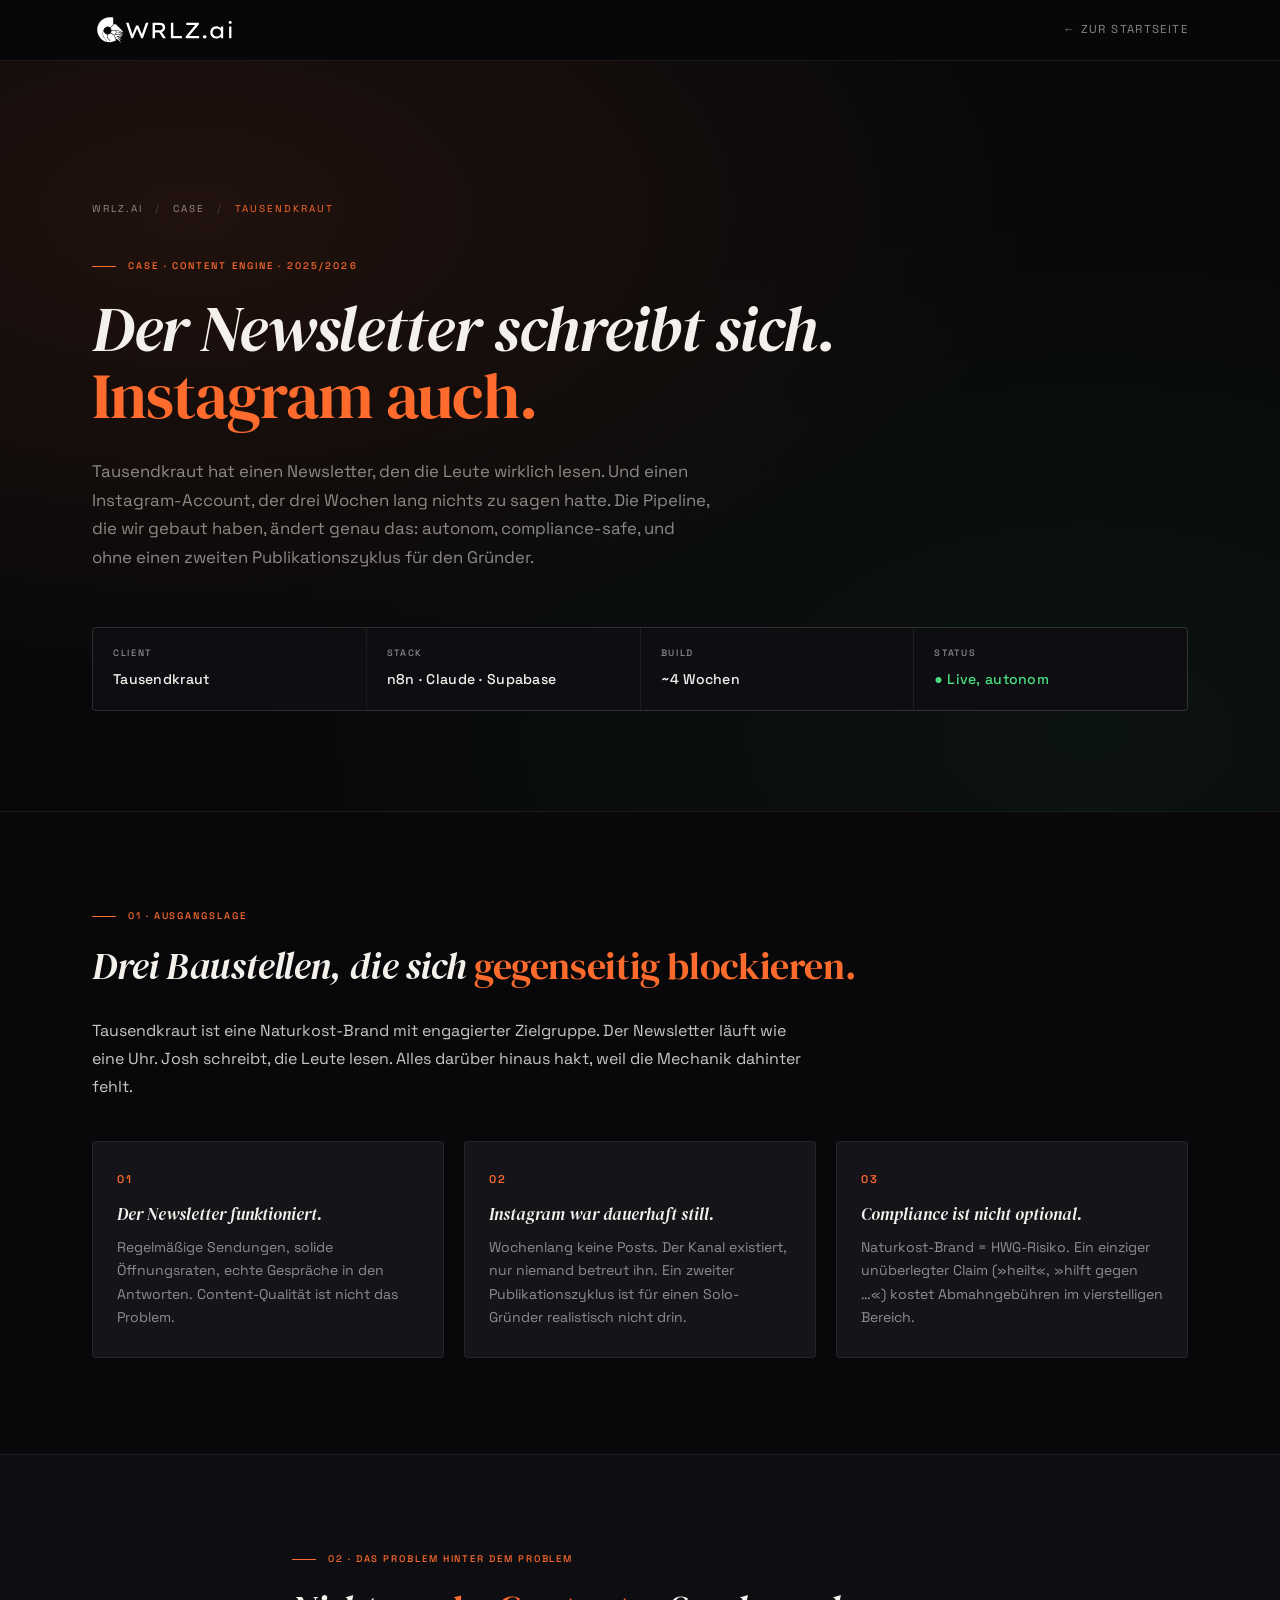
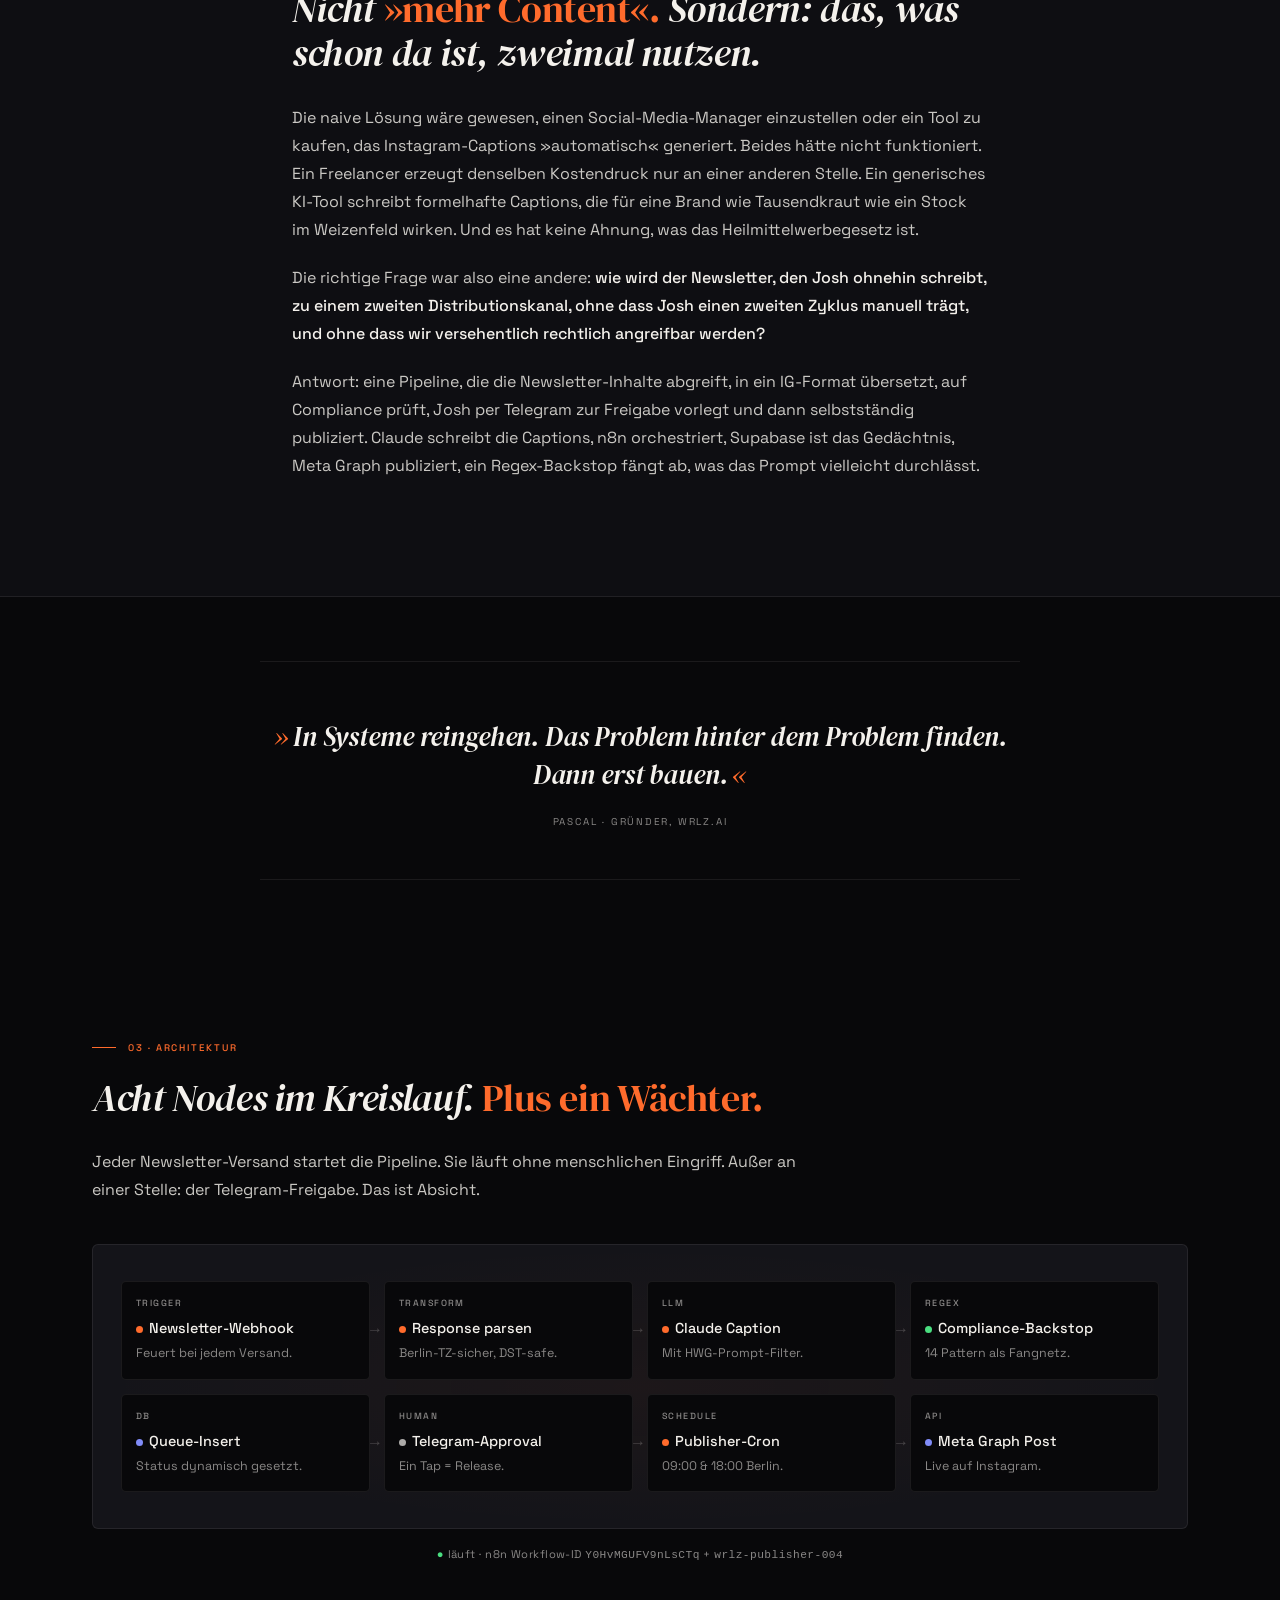
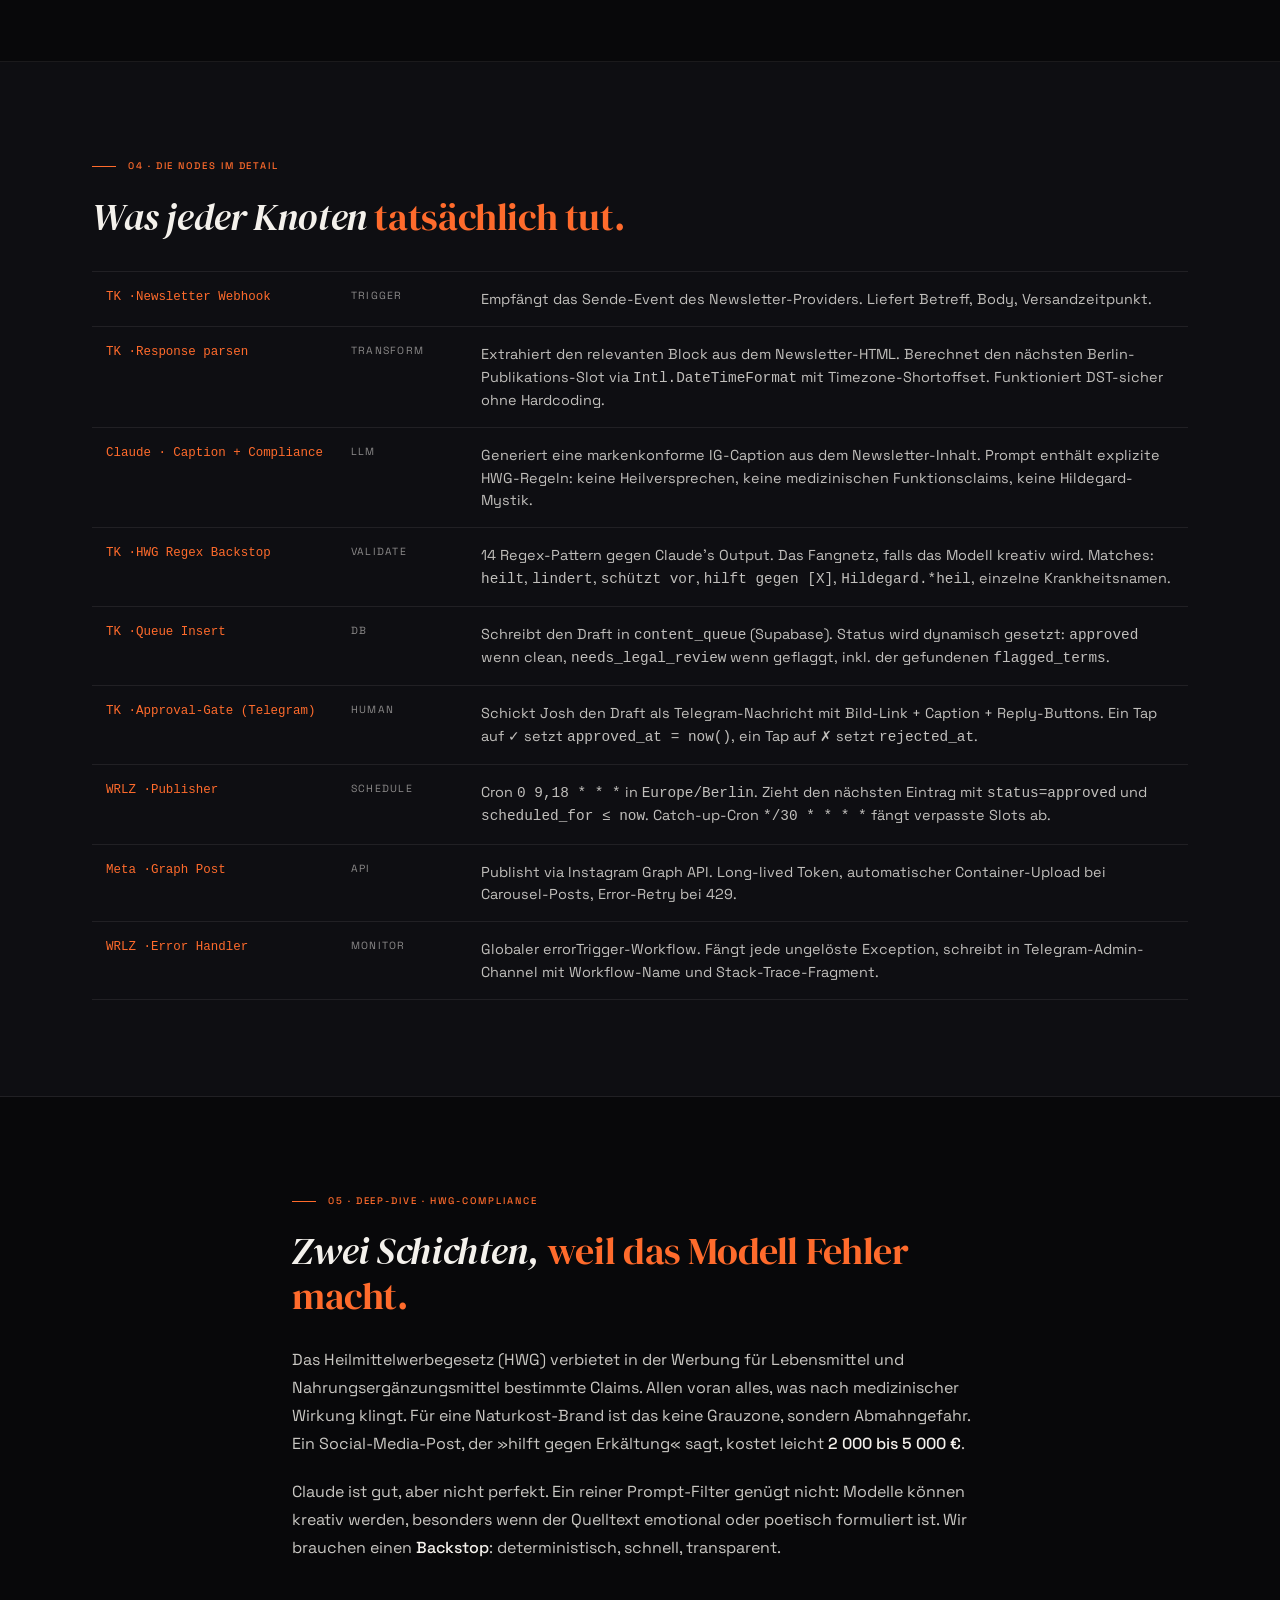
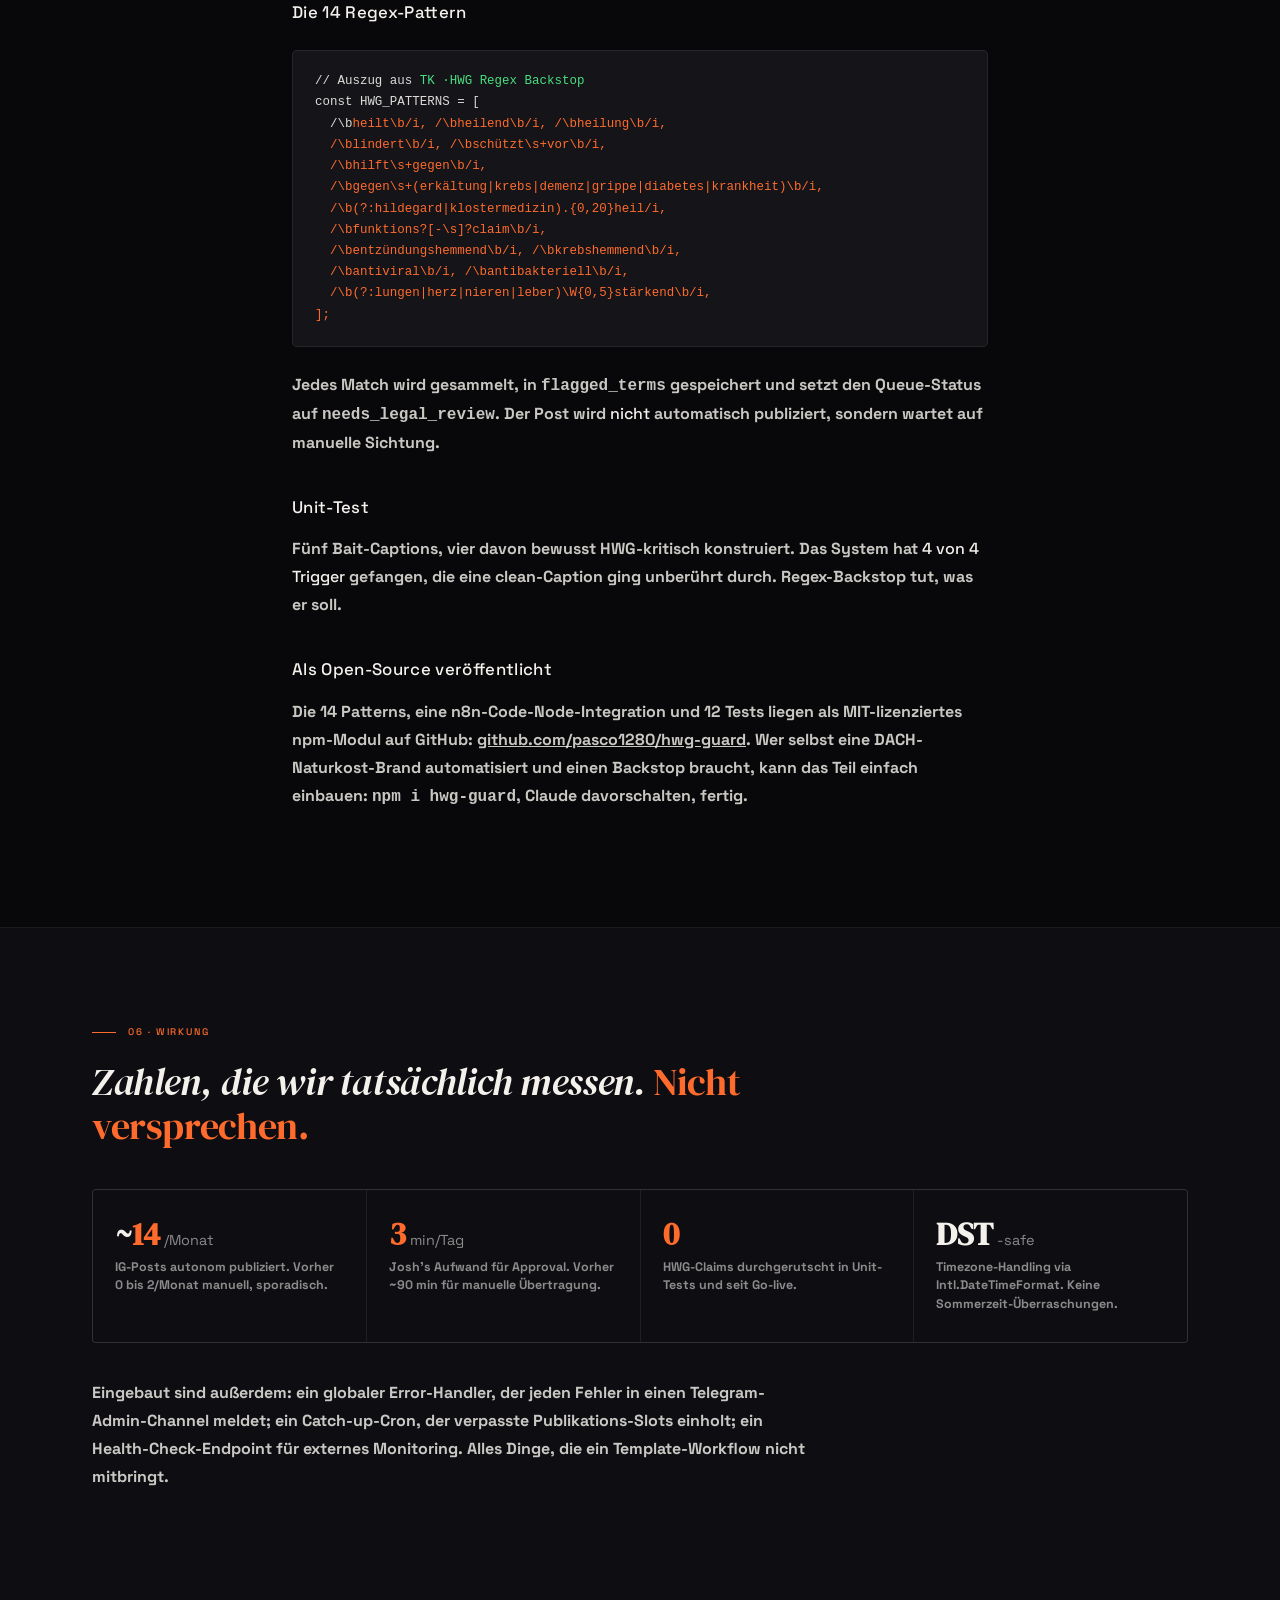
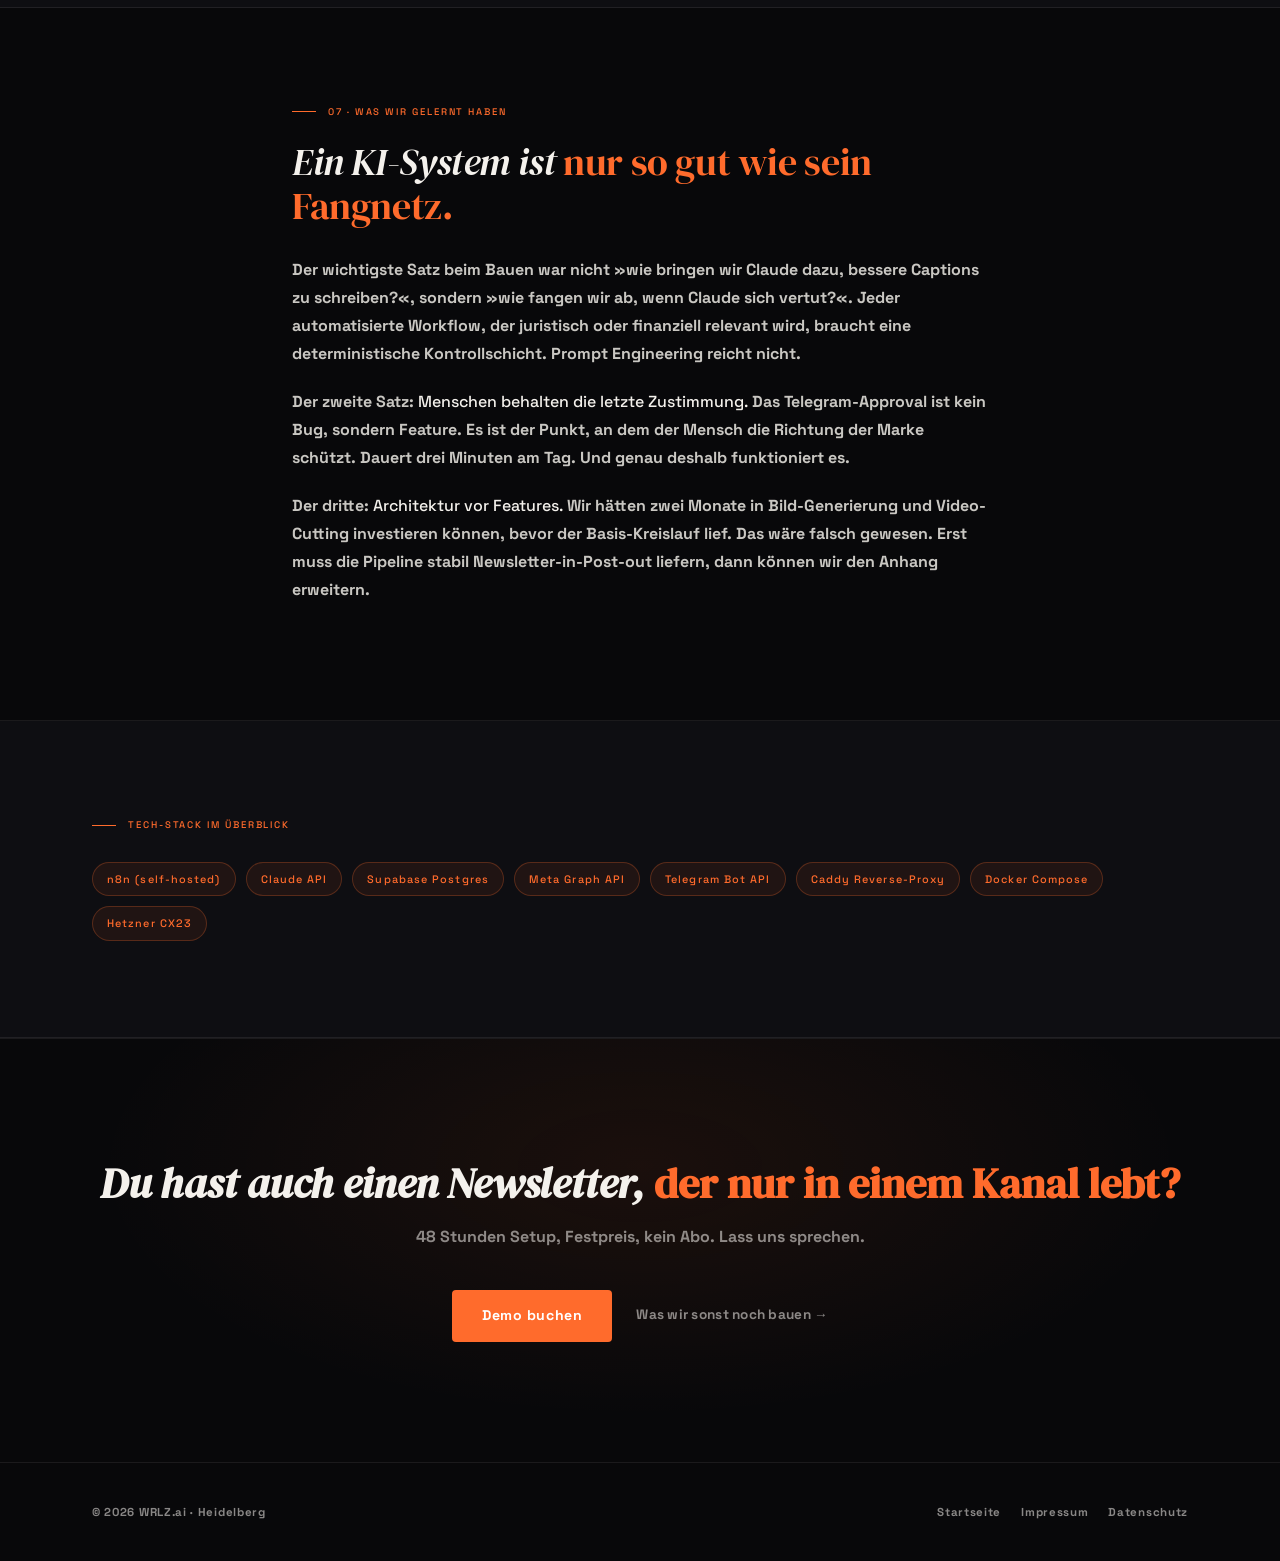
==== commit 381ded28: "brand: WRLZ.AI -> WRLZ.ai sichtbar, neues Logo in Subpages, Ablauf-Nav fix - Nav-Label "Leistungen" " ====
--- a/case/tausendkraut/index.html
+++ b/case/tausendkraut/index.html
@@ -3,14 +3,14 @@
 <head>
 <meta charset="utf-8">
 <meta name="viewport" content="width=device-width,initial-scale=1">
-<title>Tausendkraut · Content Engine · WRLZ.AI</title>
+<title>Tausendkraut · Content Engine · WRLZ.ai</title>
 <meta name="description" content="Wie wir den Newsletter von Tausendkraut in eine autonome Instagram-Pipeline verwandelt haben. Mit Claude, n8n, Supabase und einer HWG-Compliance-Engine, die keine Heilversprechen durchrutschen lässt.">
 <meta name="robots" content="index,follow">
 <link rel="canonical" href="https://wrlz.ai/case/tausendkraut/">
 <link rel="icon" href="../../favicon.png">
 
 <!-- Open Graph -->
-<meta property="og:title" content="Tausendkraut · Content Engine · WRLZ.AI">
+<meta property="og:title" content="Tausendkraut · Content Engine · WRLZ.ai">
 <meta property="og:description" content="Newsletter → Instagram, autonom. Mit Claude + HWG-Backstop. Case-Study.">
 <meta property="og:image" content="https://wrlz.ai/og.png">
 <meta property="og:url" content="https://wrlz.ai/case/tausendkraut/">
@@ -645,8 +645,7 @@
   <div class="container">
     <div class="row">
       <a href="../../" class="brand">
-        <img src="../../wrlz_logo.svg" alt="">
-        <span>WRLZ.AI</span>
+        <img src="../../wrlz_logo_final.svg" alt="wrlz.ai" height="26">
       </a>
       <a href="../../" class="back">← Zur Startseite</a>
     </div>
@@ -657,7 +656,7 @@
 <section class="hero-case">
   <div class="container">
     <div class="crumb">
-      <a href="../../">WRLZ.AI</a>
+      <a href="../../">WRLZ.ai</a>
       <span class="sep">/</span>
       <span>Case</span>
       <span class="sep">/</span>
@@ -743,7 +742,7 @@
 <section>
   <div class="narrow pull">
     <q>In Systeme reingehen. Das Problem hinter dem Problem finden. Dann erst bauen.</q>
-    <div class="attrib">Pascal · Gründer, WRLZ.AI</div>
+    <div class="attrib">Pascal · Gründer, WRLZ.ai</div>
   </div>
 </section>
 
@@ -986,7 +985,7 @@
 <footer>
   <div class="container">
     <div class="row">
-      <div>© 2026 WRLZ.AI · Heidelberg</div>
+      <div>© 2026 WRLZ.ai · Heidelberg</div>
       <div style="display:flex;gap:20px;">
         <a href="../../">Startseite</a>
         <a href="../../impressum.html">Impressum</a>
